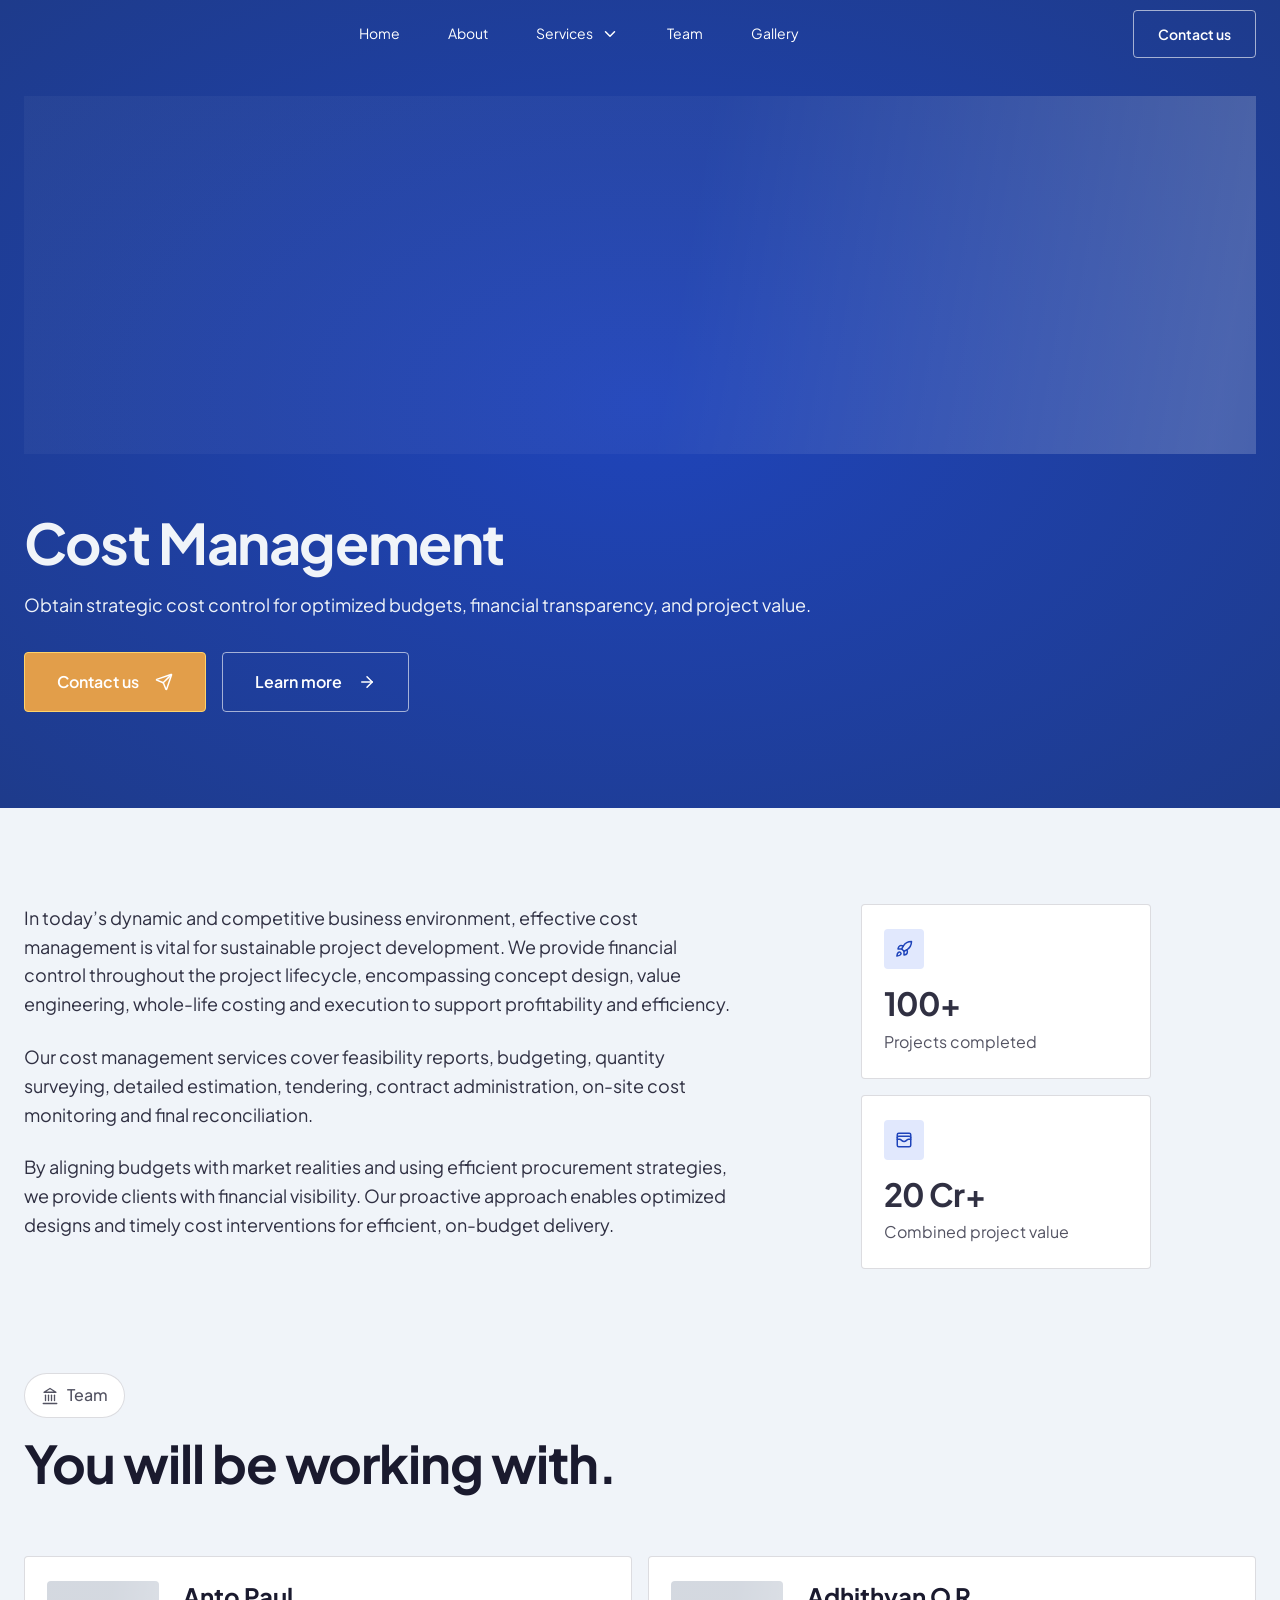
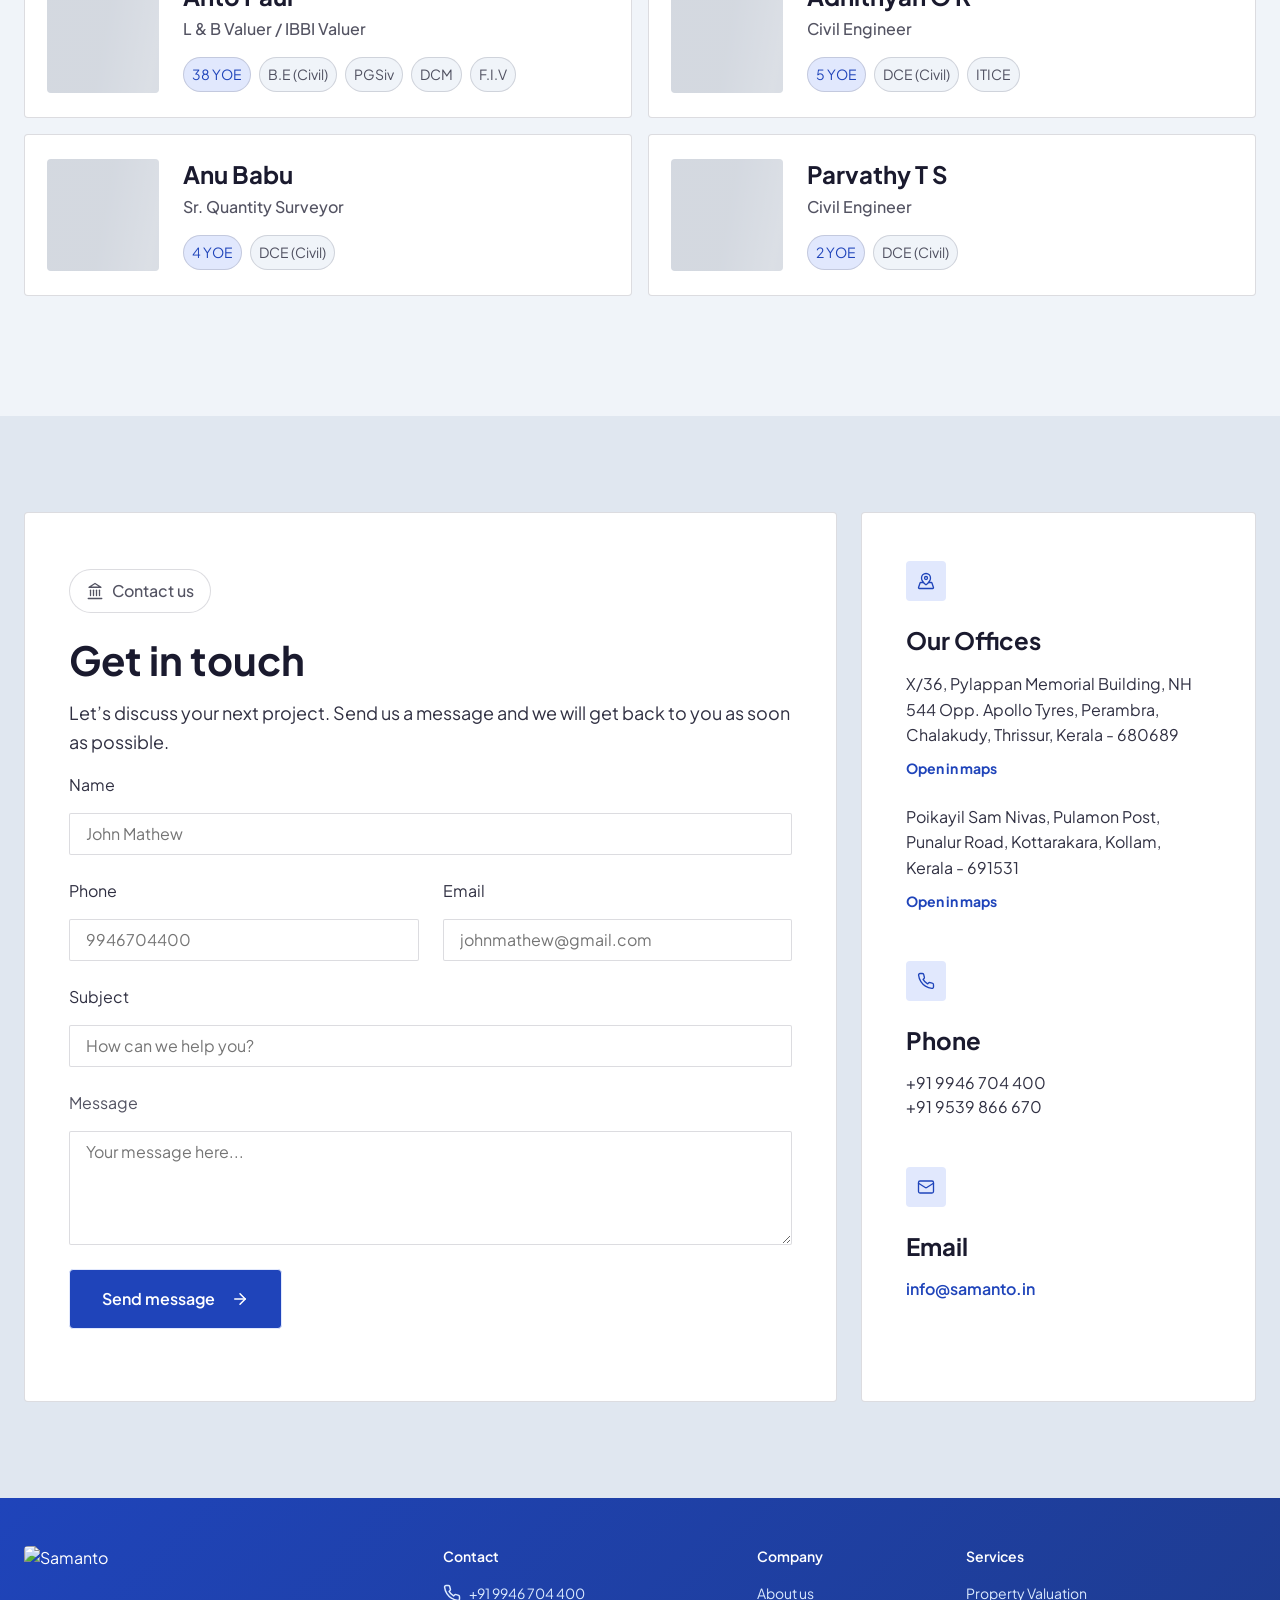
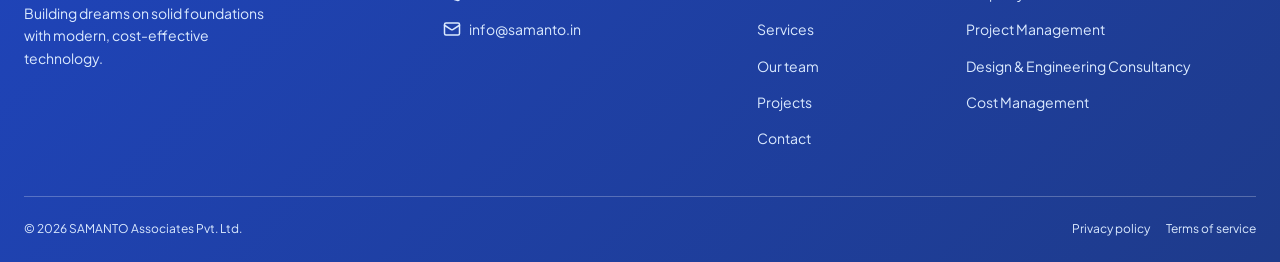
==== services/cost-management.html @ c5b8f5cf "feat: services sub-pages" ====
<!doctype html>
<html lang="en">
<head>
  <meta charset="utf-8" />
  <script>document.documentElement.classList.add("js");</script>
  <meta name="viewport" content="width=device-width, initial-scale=1" />
  <meta name="theme-color" content="#203f91" />
  <meta name="description" content="Samanto Associates offers cost management, quantity surveying, estimating and contract administration to help keep projects transparent and on budget." />
  <meta name="robots" content="index, follow, max-image-preview:large" />
  <link rel="canonical" href="https://samanto.in/services/cost-management.html" />
  <link rel="icon" href="../assets/favicon.ico" sizes="any" />
  <link rel="icon" type="image/png" sizes="32x32" href="../assets/favicon-32x32.png" />
  <link rel="icon" type="image/png" sizes="16x16" href="../assets/favicon-16x16.png" />
  <link rel="apple-touch-icon" sizes="180x180" href="../assets/apple-touch-icon.png" />
  <link rel="manifest" href="../assets/site.webmanifest" />
  <title>Cost Management &amp; Quantity Surveying in Kerala | Samanto Associates</title>
  <meta property="og:type" content="website" />
  <meta property="og:site_name" content="Samanto Associates" />
  <meta property="og:title" content="Cost Management &amp; Quantity Surveying in Kerala | Samanto Associates" />
  <meta property="og:description" content="Samanto Associates offers cost management, quantity surveying, estimating and contract administration to help keep projects transparent and on budget." />
  <meta property="og:url" content="https://samanto.in/services/cost-management.html" />
  <meta property="og:image" content="https://res.cloudinary.com/dq2erku8o/image/upload/v1792913652/Samanto/Services_04.webp" />
  <meta property="og:image:alt" content="Samanto Associates cost managers reviewing project plans and financial estimates." />
  <link rel="preconnect" href="https://fonts.googleapis.com" />
  <link rel="preconnect" href="https://fonts.gstatic.com" crossorigin />
  <link href="https://fonts.googleapis.com/css2?family=Plus+Jakarta+Sans:wght@400;500;600;700;800&display=swap" rel="stylesheet" />
  <link rel="stylesheet" href="../css/tokens.css" />
  <link rel="stylesheet" href="../css/styles.css" />
  <link rel="stylesheet" href="../css/services.css" />
  <script type="application/ld+json">{"@context":"https://schema.org","@type":"Service","name":"Cost Management","description":"Samanto Associates offers cost management, quantity surveying, estimating and contract administration to help keep projects transparent and on budget.","provider":{"@type":"Organization","name":"Samanto Associates Private Limited","url":"https://samanto.in/"},"areaServed":{"@type":"AdministrativeArea","name":"Kerala, India"},"url":"https://samanto.in/services/cost-management.html"}</script>
</head>
<body>
  <header class="site-header">
    <div class="header-inner wrap">
      <a class="brand" href="../index.html#home" aria-label="Samanto home"><img class="brand-mark" src="https://res.cloudinary.com/dq2erku8o/image/upload/v1792921349/Samanto/brand-mark.webp" alt="" /></a>
      <button class="menu-toggle" type="button" aria-expanded="false" aria-controls="primary-nav" aria-label="Open menu"><span></span><span></span><span></span></button>
      <nav id="primary-nav" class="primary-nav" aria-label="Main navigation">
        <a href="../index.html#home">Home</a><a href="../index.html#about">About</a>
        <div class="services-menu-wrap">
          <button class="services-menu-toggle" type="button" aria-expanded="false" aria-controls="services-mega-menu">Services <svg class="icon services-menu-chevron" aria-hidden="true"><use href="../assets/icons.svg#i-chevron-down"/></svg></button>
          <div id="services-mega-menu" class="services-mega-menu" hidden>
            <div class="services-menu-heading"><strong>Explore our areas of expertise</strong></div>
            <div class="services-menu-grid"><a class="services-menu-link" href="./property-valuation.html"><span class="services-menu-icon"><svg class="icon" aria-hidden="true"><use href="../assets/icons.svg#i-building-2"/></svg></span><span><strong>Property Valuation</strong><small>Independent valuations for informed decisions.</small></span></a>
<a class="services-menu-link" href="./project-management.html"><span class="services-menu-icon"><svg class="icon" aria-hidden="true"><use href="../assets/icons.svg#i-clipboard-list"/></svg></span><span><strong>Project Management</strong><small>Coordinate delivery, time, quality and cost.</small></span></a>
<a class="services-menu-link" href="./design-engineering.html"><span class="services-menu-icon"><svg class="icon" aria-hidden="true"><use href="../assets/icons.svg#i-ruler"/></svg></span><span><strong>Design &amp; Engineering Consultancy</strong><small>Practical, integrated engineering solutions.</small></span></a>
<a class="services-menu-link" href="./cost-management.html"><span class="services-menu-icon"><svg class="icon" aria-hidden="true"><use href="../assets/icons.svg#i-calculator"/></svg></span><span><strong>Cost Management</strong><small>Clear financial oversight across each project.</small></span></a></div>
          </div>
        </div>
        <a href="../index.html#team">Team</a><a href="../index.html#projects">Gallery</a>
        <a class="button mobile-menu-contact" href="#contact">Contact us</a>
        <div class="mobile-menu-phone" aria-label="Call Samanto">
          <div class="mobile-menu-phone-heading"><span class="mobile-menu-phone-icon"><svg class="icon" aria-hidden="true"><use href="../assets/icons.svg#i-phone"/></svg></span><span><strong>Call us</strong></span></div>
          <a href="tel:+919946704400"><span>+91 9946 704 400</span><small>Call</small></a>
          <a href="tel:+919539866670"><span>+91 9539 866 670</span><small>Call</small></a>
        </div>
      </nav>
      <a class="button button--header" href="#contact">Contact us</a>
    </div>
  </header>
<main>
  <section id="home" class="hero-section service-hero">
    <div class="hero-inner wrap">
      <img class="hero-media image-wipe" src="https://res.cloudinary.com/dq2erku8o/image/upload/v1792913652/Samanto/Services_04.webp" alt="Samanto Associates cost managers reviewing project plans and financial estimates." loading="eager" fetchpriority="high" />
      <div class="hero-copy">
        <h1>Cost Management</h1>
        <p>Obtain strategic cost control for optimized budgets, financial transparency, and project value.</p>
        <div class="button-row"><a class="button button--gold" href="#contact">Contact us <svg class="icon" aria-hidden="true"><use href="../assets/icons.svg#i-send"/></svg></a><a class="button button--ghost" href="#service-details">Learn more <svg class="icon" aria-hidden="true"><use href="../assets/icons.svg#i-arrow-right"/></svg></a></div>
      </div>
    </div>
  </section>
  <section id="service-details" class="section service-details-section wrap">
    <div class="service-overview">
    <div class="service-detail-copy"><p class="lead">In today’s dynamic and competitive business environment, effective cost management is vital for sustainable project development. We provide financial control throughout the project lifecycle, encompassing concept design, value engineering, whole-life costing and execution to support profitability and efficiency.</p>
      <p class="lead">Our cost management services cover feasibility reports, budgeting, quantity surveying, detailed estimation, tendering, contract administration, on-site cost monitoring and final reconciliation.</p>
      <p class="lead">By aligning budgets with market realities and using efficient procurement strategies, we provide clients with financial visibility. Our proactive approach enables optimized designs and timely cost interventions for efficient, on-budget delivery.</p></div>
    <div class="stats-grid service-detail-stats"><article class="stat-card card"><div class="icon-badge"><svg class="icon" aria-hidden="true"><use href="../assets/icons.svg#i-rocket"/></svg></div><strong>100+</strong><span>Projects completed</span></article>
      <article class="stat-card card"><div class="icon-badge"><svg class="icon" aria-hidden="true"><use href="../assets/icons.svg#i-wallet-cards"/></svg></div><strong>20 Cr+</strong><span>Combined project value</span></article></div>
    </div>
    <div class="service-team-block"><div class="eyebrow"><svg class="icon icon--thin" aria-hidden="true"><use href="../assets/icons.svg#i-landmark"/></svg>Team</div><h2 class="section-title">You will be working with.</h2><div class="service-team-grid"><article class="person-card service-team-card card card-reveal">
      <div class="person-photo service-team-photo image-wipe"><img src="https://res.cloudinary.com/dq2erku8o/image/upload/v1792941916/Samanto/TeamMember_Anto.webp" alt="Anto Paul, L &amp; B Valuer / IBBI Valuer at Samanto Associates." loading="lazy" /></div>
      <div class="service-team-info"><h3 class="card-title">Anto Paul</h3><p class="role">L &amp; B Valuer / IBBI Valuer</p><div class="qualifications"><span class="chip chip--highlight">38 YOE</span><span class="chip">B.E (Civil)</span><span class="chip">PGSiv</span><span class="chip">DCM</span><span class="chip">F.I.V</span></div></div>
    </article>
<article class="person-card service-team-card card card-reveal">
      <div class="person-photo service-team-photo image-wipe"><img src="https://res.cloudinary.com/dq2erku8o/image/upload/v1792941916/Samanto/TeamMember_Adhithyan.webp" alt="Adhithyan O R, Civil Engineer at Samanto Associates." loading="lazy" /></div>
      <div class="service-team-info"><h3 class="card-title">Adhithyan O R</h3><p class="role">Civil Engineer</p><div class="qualifications"><span class="chip chip--highlight">5 YOE</span><span class="chip">DCE (Civil)</span><span class="chip">ITICE</span></div></div>
    </article>
<article class="person-card service-team-card card card-reveal">
      <div class="person-photo service-team-photo image-wipe"><img src="https://res.cloudinary.com/dq2erku8o/image/upload/v1792941916/Samanto/TeamMember_Anu.webp" alt="Anu Babu, Sr. Quantity Surveyor at Samanto Associates." loading="lazy" /></div>
      <div class="service-team-info"><h3 class="card-title">Anu Babu</h3><p class="role">Sr. Quantity Surveyor</p><div class="qualifications"><span class="chip chip--highlight">4 YOE</span><span class="chip">DCE (Civil)</span></div></div>
    </article>
<article class="person-card service-team-card card card-reveal">
      <div class="person-photo service-team-photo image-wipe"><img src="https://res.cloudinary.com/dq2erku8o/image/upload/v1792941916/Samanto/TeamMember_Parvathy.webp" alt="Parvathy T S, Civil Engineer at Samanto Associates." loading="lazy" /></div>
      <div class="service-team-info"><h3 class="card-title">Parvathy T S</h3><p class="role">Civil Engineer</p><div class="qualifications"><span class="chip chip--highlight">2 YOE</span><span class="chip">DCE (Civil)</span></div></div>
    </article></div></div>
  </section>
  <section id="contact" class="section contact-section wrap">
    <div class="contact-form-wrap card">
      <div class="eyebrow"><svg class="icon icon--thin" aria-hidden="true"><use href="../assets/icons.svg#i-landmark"/></svg>Contact us</div>
      <h2>Get in touch</h2>
      <p class="lead">Let’s discuss your next project. Send us a message and we will get back to you as soon as possible.</p>
      <form id="contact-form" class="contact-form" data-endpoint="../api/contact.php">
        <label class="field field--wide">Name<input name="name" autocomplete="name" minlength="2" maxlength="100" required placeholder="John Mathew" /></label>
        <label class="field">Phone<input name="phone" type="tel" autocomplete="tel" maxlength="30" placeholder="9946704400" /></label>
        <label class="field">Email<input name="email" type="email" autocomplete="email" maxlength="254" required placeholder="johnmathew@gmail.com" /></label>
        <label class="field field--wide">Subject<input name="subject" maxlength="120" required placeholder="How can we help you?" /></label>
        <label class="field field--wide field--label-tone">Message<textarea name="message" rows="4" maxlength="5000" required placeholder="Your message here..."></textarea></label>
        <input name="website" type="text" tabindex="-1" autocomplete="off" hidden />
        <button class="button button--primary" type="submit">Send message <svg class="icon" aria-hidden="true"><use href="../assets/icons.svg#i-arrow-right"/></svg></button>
        <p class="form-message" aria-live="polite"></p>
      </form>
    </div>
    <aside class="contact-details card">
      <div class="contact-block"><div class="icon-badge"><svg class="icon icon--thin" aria-hidden="true"><use href="../assets/icons.svg#i-map-pinned"/></svg></div><h3>Our Offices</h3>
        <p>X/36, Pylappan Memorial Building, NH 544 Opp. Apollo Tyres, Perambra, Chalakudy, Thrissur, Kerala - 680689</p><a class="text-link" href="https://maps.app.goo.gl/M7X9tsSWeWZfEtVAA" target="_blank" rel="noreferrer">Open in maps</a>
        <p>Poikayil Sam Nivas, Pulamon Post, Punalur Road, Kottarakara, Kollam, Kerala - 691531</p><a class="text-link" href="https://maps.app.goo.gl/ucUrEkNksyo1GbsC8" target="_blank" rel="noreferrer">Open in maps</a>
      </div>
      <div class="contact-block contact-block--links"><div class="icon-badge"><svg class="icon icon--thin" aria-hidden="true"><use href="../assets/icons.svg#i-phone"/></svg></div><h3>Phone</h3><a href="tel:+919946704400">+91 9946 704 400</a><a href="tel:+919539866670">+91 9539 866 670</a></div>
      <div class="contact-block contact-block--links"><div class="icon-badge"><svg class="icon icon--thin" aria-hidden="true"><use href="../assets/icons.svg#i-mail"/></svg></div><h3>Email</h3><a class="contact-email" href="mailto:info@samanto.in">info@samanto.in</a></div>
    </aside>
  </section>
</main>
  <footer class="site-footer">
    <div class="footer-main wrap">
      <div class="footer-brand"><a class="brand" href="../index.html#home"><img class="brand-mark" src="https://res.cloudinary.com/dq2erku8o/image/upload/v1792921349/Samanto/brand-mark.webp" alt="Samanto" /></a><p>Building dreams on solid foundations with modern, cost-effective technology.</p></div>
      <div class="footer-column footer-contact"><h3>Contact</h3><a href="tel:+919946704400"><svg class="icon" aria-hidden="true"><use href="../assets/icons.svg#i-phone"/></svg>+91 9946 704 400</a><a href="mailto:info@samanto.in"><svg class="icon" aria-hidden="true"><use href="../assets/icons.svg#i-mail"/></svg>info@samanto.in</a></div>
      <div class="footer-column footer-company"><h3>Company</h3><a href="../index.html#about">About us</a><a href="../index.html#services">Services</a><a href="../index.html#team">Our team</a><a href="../index.html#projects">Projects</a><a href="#contact">Contact</a></div>
      <div class="footer-column footer-services"><h3>Services</h3><a href="./property-valuation.html">Property Valuation</a><a href="./project-management.html">Project Management</a><a href="./design-engineering.html">Design &amp; Engineering Consultancy</a><a href="./cost-management.html">Cost Management</a></div>
    </div>
    <div class="footer-bottom wrap"><span>© <span id="current-year"></span> SAMANTO Associates Pvt. Ltd.</span><div><a href="../index.html#contact">Privacy policy</a><a href="../index.html#contact">Terms of service</a></div></div>
  </footer>
<div id="contact-toast" class="contact-toast" role="status" aria-live="polite" aria-atomic="true" hidden><span class="contact-toast-icon" aria-hidden="true"><svg viewBox="0 0 24 24"><path d="m5 12 4 4L19 6" /></svg></span><div id="contact-toast-message" class="contact-toast-copy"><strong>Thank you for reaching out</strong><p>We will get back to you soon.</p></div><button class="contact-toast-dismiss" type="button" aria-label="Dismiss notification">&times;</button></div>
<script src="https://unpkg.com/lenis@1.3.27/dist/lenis.min.js" defer></script>
<script src="../script.js" defer></script>
</body>
</html>
---- css/tokens.css ----
/* Design tokens. Ported from tailwind.config.js + styles.css (single source of truth). */
:root {
  /* colour */
  --blue: #1f44ba;
  --blue-mid: #24479b;
  --blue-tint: #eff3fc;
  --blue-soft: #e1e8fd;
  --blue-border-soft: #a5b4e3;
  --navy: #1e3b8b;
  --pale: #f0f4f9;
  --gold: #e29e4a;
  --gold-hover: #ffd36a;
  --team-bg: #d2d7df;
  --ink-title: #1a1a2e;
  --ink-body: rgb(26 26 46 / 90%);
  --ink-label: rgb(26 26 46 / 75%);
  --ink-border: rgb(26 26 46 / 15%);
  --on-blue: #eff6ff;
  --on-blue-muted: #dbeafe;
  --success: #166534;

  /* type */
  --font-sans: "Plus Jakarta Sans", Arial, sans-serif;
  --fs-display: 3.5rem;
  --fs-heading: 3.25rem;
  --fs-heading-sm: 2rem;
  --fs-contact: 2.5rem;
  --fs-title: 1.5rem;
  --fs-lg: 1.125rem;
  --fs-body: 1rem;
  --fs-button: 1rem;
  --fs-small: 0.875rem;
  --fs-micro: 0.75rem;

  /* spacing (named by px value, as in the old config) */
  --s-2: 0.125rem;
  --s-4: 0.25rem;
  --s-6: 0.375rem;
  --s-8: 0.5rem;
  --s-12: 0.75rem;
  --s-16: 1rem;
  --s-24: 1.5rem;
  --s-32: 2rem;
  --s-40: 2.5rem;
  --s-48: 3rem;
  --s-64: 4rem;
  --s-80: 5rem;
  --s-96: 6rem;
  --s-120: 7.5rem;

  /* layout */
  --header-h: 4.25rem;
  --header-clearance: 5.5rem;
  --container: 77.5rem;
  --gutter: 3rem;
  --radius: 0.25rem;

  /* shadows */
  --shadow-header: 0 0.125rem 0.75rem rgb(20 43 95 / 0.18);
  --shadow-menu: 0 1rem 2.5rem rgb(20 43 95 / 0.2);
}
@media (max-width: 40rem) {
  :root {
    --gutter: 2rem;
    --fs-display: 2.25rem;
    --fs-heading: 2.5rem;
    --fs-heading-sm: 1.75rem;
    --fs-lg: 1rem;
    --fs-body: 0.875rem;
  }
}
---- css/styles.css ----
@layer base, layout, components, motion;

/* ============================== BASE ============================== */
@layer base {
  *,
  *::before,
  *::after {
    box-sizing: border-box;
    border: 0 solid;
  }
  html {
    scroll-behavior: smooth;
    scroll-padding-top: calc(var(--header-h) + var(--s-24));
    background: var(--navy);
    -webkit-text-size-adjust: 100%;
  }
  html.lenis,
  html.lenis body {
    height: auto;
  }
  .lenis:not(.lenis-autoToggle).lenis-stopped {
    overflow: clip;
  }
  .lenis [data-lenis-prevent],
  .lenis [data-lenis-prevent-wheel],
  .lenis [data-lenis-prevent-touch],
  .lenis [data-lenis-prevent-vertical],
  .lenis [data-lenis-prevent-horizontal] {
    overscroll-behavior: contain;
  }
  .lenis.lenis-smooth iframe {
    pointer-events: none;
  }
  .lenis.lenis-autoToggle {
    transition-property: overflow;
    transition-duration: 1ms;
    transition-behavior: allow-discrete;
  }
  body {
    margin: 0;
    background: #1F43B6;
    color: var(--ink-body);
    font-family: var(--font-sans);
    font-size: var(--fs-body);
    line-height: 1.5;
    -webkit-font-smoothing: antialiased;
  }
  main {
    background: var(--pale);
  }
  h1,
  h2,
  h3,
  p,
  figure {
    margin: 0;
  }
  h1,
  h2,
  h3 {
    color: var(--ink-title);
    font-size: inherit;
    font-weight: inherit;
  }
  a {
    color: inherit;
    text-decoration: none;
  }
  img {
    display: block;
    max-width: 100%;
    height: auto;
    border-radius: var(--radius);
  }
  button,
  input,
  textarea {
    font: inherit;
    color: inherit;
    margin: 0;
  }
  button {
    background: transparent;
    padding: 0;
    cursor: pointer;
  }
  [hidden] {
    display: none !important;
  }

  .icon {
    display: block;
    flex: none;
    width: 1.125rem;
    height: 1.125rem;
    fill: none;
    stroke: currentColor;
    stroke-width: 2;
    stroke-linecap: round;
    stroke-linejoin: round;
  }
  .icon--thin {
    stroke-width: 1.75;
  }
}

/* ============================== LAYOUT ============================== */
@layer layout {
  .wrap {
    width: calc(100% - var(--gutter));
    max-width: var(--container);
    margin-inline: auto;
  }

  /* Single column by default; 12-column grid from the old `md` breakpoint (900px) up. */
  .section {
    --pt: var(--s-64);
    --pb: var(--s-120);
    display: grid;
    grid-template-columns: minmax(0, 1fr);
    gap: var(--s-64) var(--s-24);
    padding-block: var(--pt) var(--pb);
  }
  .about-section {
    --pt: var(--s-120);
  }
  .services-section {
    /* --pb: var(--s-64); */
  }
  .projects-section {
    row-gap: 0;
  }
  .contact-section {
    row-gap: var(--s-24);
  }
  @media (min-width: 56.25rem) {
    .section {
      grid-template-columns: repeat(12, minmax(0, 1fr));
    }
    .about-heading {
      grid-column: span 5;
    }
    .about-content {
      grid-column: 7 / span 6;
    }
    .services-intro {
      grid-column: span 3;
    }
    .service-list {
      grid-column: 5 / span 8;
    }
    .team-intro,
    .values-intro {
      grid-column: span 4;
    }
    .team-grid,
    .values-grid {
      grid-column: 6 / span 7;
    }
    .section-title-row,
    .project-grid {
      grid-column: 1 / -1;
    }
    .contact-form-wrap {
      grid-column: span 8;
    }
    .contact-details {
      grid-column: span 4;
    }
  }
  @media (max-width: 56.25rem) {
    .section {
      --pt: var(--s-80);
      --pb: var(--s-80);
    }
  }
  @media (max-width: 40rem) {
    .contact-section {
      --pt: var(--s-16);
      --pb: var(--s-48);
    }
    .section {
      --pt: var(--s-64);
      --pb: var(--s-64);
      gap: var(--s-48) var(--s-24);
    }
  }
  @media (max-width: 30rem) {
    .section {
      gap: var(--s-32) var(--s-24);
    }
  }
}

/* ============================== COMPONENTS ============================== */
@layer components {
  /* ---------- type helpers ---------- */
  .section-title {
    margin-top: var(--s-24);
    font-size: var(--fs-heading);
    font-weight: 700;
    line-height: 1.12;
    letter-spacing: -0.02em;
  }
  .accent {
    color: var(--blue);
  }
  .lead {
    font-size: var(--fs-lg);
    line-height: 1.6;
    color: var(--ink-body);
  }
  .text-link {
    font-size: var(--fs-small);
    font-weight: 700;
    color: var(--blue);
  }
  .section-title-row {
    display: flex;
    align-items: flex-end;
    justify-content: space-between;
    margin-bottom: var(--s-48);
  }
  .eyebrow {
    display: flex;
    align-items: center;
    gap: var(--s-8);
    width: fit-content;
    padding: var(--s-8) var(--s-16);
    border: 1px solid var(--ink-border);
    border-radius: 9999px;
    background: #fff;
    color: var(--ink-label);
    font-size: var(--fs-body);
    margin: var(--s-8) 0;
    font-weight: 500;
    line-height: 1.65;
  }
  .eyebrow--light {
    border: 0;
    background: rgb(255 255 255 / 0.15);
    color: var(--pale);
    font-weight: 400;
  }
  .eyebrow__dot {
    width: 0.5rem;
    height: 0.5rem;
    border-radius: 9999px;
    background: var(--gold);
  }
  .icon-badge {
    display: grid;
    flex: none;
    place-items: center;
    width: 2.5rem;
    height: 2.5rem;
    border-radius: var(--radius);
    background: var(--blue-soft);
    color: var(--blue);
  }
  .image-loading,
  .image-fallback {
    background-color: transparent;
    background-image: linear-gradient(100deg, rgba(255, 255, 255, 0.04) 25%, rgba(255, 255, 255, 0.2) 45%, rgba(255, 255, 255, 0.04) 65%);
    background-size: 220% 100%;
    animation: image-shimmer 1.6s ease-in-out infinite;
  }
  .image-fallback--compact {
    flex: none;
    width: 2rem;
    height: 2rem;
    border-radius: var(--radius);
  }
  @keyframes image-shimmer {
    from {
      background-position: 100% 0;
    }
    to {
      background-position: -100% 0;
    }
  }
  .chip {
    display: inline-flex;
    align-items: center;
    padding: var(--s-6) var(--s-8);
    border: 1px solid var(--ink-border);
    border-radius: 9999px;
    background: var(--pale);
    color: var(--ink-label);
    font-size: var(--fs-small);
  }

  @media (max-width: 45rem) {
    .section-title-row {
      flex-direction: column;
      align-items: start;
      gap: var(--s-24);
    }
  }
  @media (max-width: 40rem) {
    .section-title {
      line-height: 1.15;
      letter-spacing: -0.02em;
    }
    .section-title-row {
      margin-bottom: var(--s-24);
    }
  }

  /* ---------- buttons ---------- */
  .button {
    position: relative;
    isolation: isolate;
    display: inline-flex;
    align-items: center;
    justify-content: center;
    gap: var(--s-16);
    padding: 1.25rem var(--s-32);
    border: 1px solid transparent;
    border-radius: var(--radius);
    font-size: var(--fs-button);
    font-weight: 600;
    line-height: 1;
    overflow: hidden;
    transition:
      color 0.2s,
      border-color 0.2s;
  }
  .button::before {
    position: absolute;
    z-index: -1;
    inset: 0;
    content: "";
    background: var(--button-hover-fill, transparent);
    transform: scaleX(0);
    transform-origin: left;
    transition: transform 0.25s ease;
  }
  .button:hover::before,
  .button:focus-visible::before {
    transform: scaleX(1);
  }
  .button--gold {
    border-color: var(--gold-hover);
    background: var(--gold);
    color: #fff;
  }
  .button--gold:hover {
    --button-hover-fill: var(--gold-hover);
  }
  .button--ghost {
    border-color: rgb(255 255 255 / 0.6);
    color: #fff;
  }
  .button--ghost:hover {
    --button-hover-fill: #fff;
    color: var(--navy);
  }
  .button--outline {
    border-color: var(--blue);
    color: var(--blue);
  }
  .button--outline:hover {
    --button-hover-fill: var(--blue);
    color: #fff;
  }
  .button--soft {
    border-color: var(--blue-border-soft);
    background: var(--blue-soft);
    color: var(--blue);
  }
  .button--soft:hover {
    --button-hover-fill: var(--blue);
    color: #fff;
  }
  .button--primary {
    border-color: var(--blue-soft);
    background: var(--blue);
    color: #fff;
    white-space: nowrap;
    justify-self: start;
  }
  .button--primary:hover {
    --button-hover-fill: var(--navy);
  }
  .button--header {
    padding: var(--s-16) var(--s-24);
    border-color: rgb(255 255 255 / 0.6);
    color: #fff;
    font-size: var(--fs-small);
  }
  .button--header:hover {
    --button-hover-fill: #fff;
    color: var(--blue);
  }
  @media (max-width: 40rem) {
    .button--header {
      display: none;
    }
  }

  /* ---------- cards (shared shell) ---------- */
  .card {
    border: 1px solid var(--ink-border);
    border-radius: var(--radius);
    background: #fff;
    padding: var(--s-24) calc(var(--s-24) - var(--s-2));
  }
  .card-title {
    margin-top: var(--s-16);
    font-size: var(--fs-title);
    font-weight: 700;
    line-height: 1.25;
  }

  /* ---------- header + nav ---------- */
  .site-header {
    position: fixed;
    inset: 0 0 auto;
    z-index: 20;
    height: var(--header-h);
    transition:
      background-color 0.3s,
      box-shadow 0.3s;
  }
  .site-header.is-scrolled {
    background-color: var(--navy);
    box-shadow: var(--shadow-header);
  }
  .header-inner {
    position: relative;
    display: flex;
    align-items: center;
    justify-content: space-between;
    height: 100%;
  }
  .brand {
    display: flex;
    align-items: center;
    color: #fff;
  }
  .brand-mark {
    object-fit: contain;
    height: 2.5rem;
  }
  .site-footer .brand-mark {
    height: 2.5rem;
  }

  .primary-nav {
    position: relative;
    display: flex;
    align-items: center;
    gap: var(--s-24);
    color: #fff;
    font-size: var(--fs-small);
    line-height: 1.65;
  }
  .nav-hover-indicator {
    position: absolute;
    top: 0;
    left: 0;
    z-index: 0;
    padding: var(--s-4) var(--s-8);
    border: 1px solid rgb(255 255 255 / 10%);
    border-radius: var(--radius);
    background: rgb(255 255 255 / 10%);
    opacity: 0;
    pointer-events: none;
    transition:
      transform 0.28s cubic-bezier(0.22, 1, 0.36, 1),
      width 0.28s cubic-bezier(0.22, 1, 0.36, 1),
      height 0.28s cubic-bezier(0.22, 1, 0.36, 1),
      opacity 0.16s ease;
  }
  .nav-hover-indicator.is-visible {
    opacity: 1;
  }
  .primary-nav:not(.is-open) > a:not(.button--header),
  .primary-nav:not(.is-open) .services-menu-wrap {
    position: relative;
    z-index: 1;
  }
  @media (min-width: 64rem) {
    .primary-nav {
      gap: var(--s-48);
    }
  }

  .menu-toggle {
    display: none;
    position: relative;
    padding: var(--s-8);
  }
  .menu-toggle span {
    display: block;
    width: 1.5rem;
    height: 2px;
    position: absolute;
    top: 50%;
    left: 50%;
    background: #fff;
    border-radius: 2px;
    transform: translate(-50%, -50%);
    transition: transform 0.25s ease, opacity 0.2s ease;
  }
  .menu-toggle span:first-child { transform: translate(-50%, calc(-50% - 0.4375rem)); }
  .menu-toggle span:last-child { transform: translate(-50%, calc(-50% + 0.4375rem)); }
  .menu-toggle[aria-expanded="true"] span:first-child { transform: translate(-50%, -50%) rotate(45deg); }
  .menu-toggle[aria-expanded="true"] span:nth-child(2) { opacity: 0; }
  .menu-toggle[aria-expanded="true"] span:last-child { transform: translate(-50%, -50%) rotate(-45deg); }
  .mobile-menu-contact {
    display: none;
    border-color: rgb(255 255 255 / 0.6);
    color: #fff;
    font-size: var(--fs-small);
  }
  .mobile-menu-phone {
    display: none;
  }
  .mobile-menu-contact:hover {
    --button-hover-fill: #fff;
    color: var(--blue);
  }

  @media (max-width: 47.5rem) {
    .site-header {
      background-color: transparent;
      box-shadow: none;
    }
    .site-header.menu-open {
      background-color: var(--navy);
    }
    .menu-toggle {
      display: block;
      width: 2.75rem;
      height: 2.75rem;
    }
    .primary-nav {
      position: fixed;
      top: var(--header-h);
      right: 0;
      bottom: 0;
      left: 0;
      display: flex;
      flex-direction: column;
      align-items: stretch;
      gap: var(--s-8);
      overflow-y: auto;
      overscroll-behavior-y: contain;
      padding: var(--s-24) var(--s-24) var(--s-24) var(--s-16);
      background: var(--navy);
      color: #fff;
      transform: translateX(100%);
      visibility: hidden;
      pointer-events: none;
      transition: transform 0.32s cubic-bezier(0.22, 1, 0.36, 1), visibility 0s linear 0.32s;
    }
    .primary-nav.is-open {
      font-size: var(--fs-lg);
      transform: translateX(0);
      visibility: visible;
      pointer-events: auto;
      transition: transform 0.32s cubic-bezier(0.22, 1, 0.36, 1), visibility 0s;
    }
    .primary-nav.is-open > a,
    .primary-nav.is-open .services-menu-toggle {
      display: flex;
      width: 100%;
      padding: var(--s-16) var(--s-4);
    }
    .primary-nav.is-open > a {
      min-height: 3rem;
      align-items: center;
      flex-shrink: 0;
    }
    .primary-nav.is-open > a:not(.mobile-menu-contact),
    .primary-nav.is-open .services-menu-wrap {
      border-bottom: 1px solid rgb(255 255 255 / 0.2);
    }
    .primary-nav.is-open .services-menu-wrap {
      width: 100%;
      flex-shrink: 0;
    }
    .primary-nav.is-open .services-menu-toggle {
      justify-content: space-between;
      color: #fff;
      text-align: left;
    }
    .primary-nav.is-open .services-mega-menu {
      position: static;
      width: 100%;
      margin: 0;
      padding: 0 0 0 var(--s-8);
      transform: none;
      border: 0;
      border-radius: 0;
      background: transparent;
      color: #fff;
      box-shadow: none;
      max-height: 0;
      overflow: hidden;
      opacity: 0;
      transition: max-height 0.34s ease, opacity 0.22s ease, visibility 0s linear 0.34s;
    }
    .primary-nav.is-open .services-menu-wrap.is-open .services-mega-menu {
      max-height: 40rem;
      overflow-y: auto;
      opacity: 1;
      visibility: visible;
      transition-delay: 0s;
    }
    .primary-nav.is-open .services-menu-heading {
      display: none;
    }
    .primary-nav.is-open .services-menu-link small {
      color: var(--on-blue-muted);
      font-size: var(--fs-small);
      display: block;
      padding-top: var(--s-4);
    }
    .primary-nav.is-open .services-menu-grid {
      grid-template-columns: 1fr;
      gap: 0;
      padding-top: 0;
    }
    .primary-nav.is-open .services-menu-link {
      padding: var(--s-24) var(--s-16);
      color: #fff;
      flex-shrink: 0;
    }
    .primary-nav.is-open .services-menu-link + .services-menu-link {
      border-top: 1px solid rgb(255 255 255 / 0.16);
    }
    .primary-nav.is-open .services-menu-icon {
      flex-basis: 2.25rem;
      width: 2.25rem;
      height: 2.25rem;
      border-color: rgb(255 255 255 / 0.28);
      color: #fff;
    }
    .primary-nav.is-open .services-menu-icon .icon {
      width: 1rem;
      height: 1rem;
    }
    .primary-nav.is-open .services-menu-link strong {
      font-size: var(--fs-lg);
    }
    .primary-nav.is-open .services-menu-link:hover,
    .primary-nav.is-open .services-menu-link:focus-visible {
      background: rgb(255 255 255 / 0.1);
      color: #fff;
    }
    .primary-nav.is-open > .mobile-menu-contact {
      display: inline-flex;
      width: fit-content;
      margin-top: var(--s-16);
      align-self: flex-start;
      justify-content: center;
      padding: var(--s-16) var(--s-24);
    }
    .primary-nav.is-open > .mobile-menu-phone {
      display: flex;
      flex-direction: column;
      gap: var(--s-8);
      margin-top: var(--s-16);
      padding: var(--s-16);
      border: 1px solid rgb(255 255 255 / 0.18);
      border-radius: var(--radius);
      background: rgb(255 255 255 / 0.06);
      font-size: var(--fs-small);
    }
    .mobile-menu-phone-heading {
      display: flex;
      align-items: center;
      gap: var(--s-12);
      margin-bottom: var(--s-4);
    }
    .mobile-menu-phone-icon {
      display: grid;
      flex: none;
      width: 2.5rem;
      height: 2.5rem;
      place-items: center;
      border: 1px solid rgb(255 255 255 / 0.2);
      border-radius: var(--radius);
      color: #fff;
    }
    .mobile-menu-phone-heading > span:last-child {
      display: grid;
      gap: var(--s-2);
    }
    .mobile-menu-phone-heading strong {
      color: #fff;
      font-size: var(--fs-lg);
    }
    .mobile-menu-phone-heading small {
      color: var(--on-blue-muted);
      font-size: var(--fs-micro);
    }
    .primary-nav.is-open > .mobile-menu-phone > a {
      display: flex;
      align-items: center;
      justify-content: space-between;
      min-height: 2.75rem;
      padding: 0 var(--s-12);
      color: #fff;
      transition: background-color 0.2s ease, border-color 0.2s ease;
    }
    .primary-nav.is-open > .mobile-menu-phone > a small {
      color: var(--on-blue-muted);
      font-size: var(--fs-micro);
    }
    .primary-nav.is-open > .mobile-menu-phone > a:hover,
    .primary-nav.is-open > .mobile-menu-phone > a:focus-visible {
      border-color: rgb(255 255 255 / 0.34);
      background: rgb(255 255 255 / 0.1);
    }
    body.menu-open {
      overflow: hidden;
    }
  }

  @media (min-width: 27.5rem) and (max-width: 47.5rem) {
    .button--header {
      display: inline-flex;
      order: 2;
      margin-left: auto;
    }
    .menu-toggle {
      order: 3;
      margin-left: var(--s-8);
    }
    .primary-nav.is-open > .mobile-menu-contact {
      display: none;
    }
  }

  /* ---------- services mega menu ---------- */
  .services-menu-wrap {
    position: relative;
  }
  .services-menu-toggle {
    display: inline-flex;
    align-items: center;
    gap: var(--s-8);
  }
  .services-menu-chevron {
    transition: transform 0.2s ease;
  }
  .services-menu-toggle[aria-expanded="true"] .services-menu-chevron {
    transform: rotate(180deg);
  }
  .services-mega-menu {
    position: absolute;
    top: calc(100% + 1.75rem);
    left: 50%;
    z-index: 30;
    width: min(58rem, calc(100vw - 3rem));
    padding: var(--s-24) var(--s-32) 1.75rem;
    transform: translateX(-50%);
    border: 1px solid var(--ink-border);
    border-radius: var(--radius);
    background: #fff;
    color: var(--ink-title);
    box-shadow: var(--shadow-menu);
    opacity: 0;
    visibility: hidden;
    pointer-events: none;
    transition: opacity 0.2s ease, visibility 0s linear 0.2s;
  }
  .services-menu-wrap.is-open .services-mega-menu {
    opacity: 1;
    visibility: visible;
    pointer-events: auto;
    transition-delay: 0s;
  }
  .services-mega-menu::before {
    position: absolute;
    top: -1.75rem;
    right: 0;
    left: 0;
    height: 1.75rem;
    content: "";
  }
  .services-menu-heading {
    display: flex;
    align-items: baseline;
    gap: 0.75rem;
    padding-bottom: var(--s-16);
    border-bottom: 1px solid var(--ink-border);
  }
  .services-menu-heading strong {
    font-size: var(--fs-lg);
    font-weight: 700;
  }
  .services-menu-heading span {
    color: var(--ink-label);
    font-size: var(--fs-small);
  }
  .services-menu-grid {
    display: grid;
    grid-template-columns: repeat(4, minmax(0, 1fr));
    gap: var(--s-16);
    padding-top: 1.25rem;
  }
  .services-menu-link {
    display: flex;
    align-items: flex-start;
    gap: 0.75rem;
    min-width: 0;
    padding: 0.75rem;
    border-radius: var(--radius);
    color: var(--ink-title);
    transition:
      background-color 0.18s,
      color 0.18s;
  }
  .services-menu-link:hover,
  .services-menu-link:focus-visible {
    background: var(--blue-tint);
    color: var(--blue);
    outline: none;
  }
  .services-menu-icon {
    display: grid;
    flex: 0 0 2.5rem;
    place-items: center;
    width: 2.5rem;
    height: 2.5rem;
    border: 1px solid var(--ink-border);
    border-radius: var(--radius);
    color: var(--blue);
  }
  .services-menu-icon .icon {
    width: 1.125rem;
    height: 1.125rem;
  }
  .services-menu-link strong,
  .services-menu-link small {
    display: block;
  }
  .services-menu-link strong {
    padding-top: 0.125rem;
    font-size: 0.9375rem;
    font-weight: 600;
    line-height: 1.35;
  }
  .services-menu-link small {
    padding-top: var(--s-6);
    color: var(--ink-label);
    font-size: var(--fs-micro);
    line-height: 1.45;
  }
  @media (max-width: 56.25rem) {
    .services-mega-menu {
      position: fixed;
      top: calc(var(--header-h) + 0.75rem);
      left: 50%;
      width: min(36rem, calc(100vw - 2rem));
      padding: var(--s-16);
      transform: translateX(-50%);
    }
    .services-menu-grid {
      grid-template-columns: repeat(2, minmax(0, 1fr));
      gap: 0.25rem;
      padding-top: 0.75rem;
    }
  }
  @media (max-width: 40rem) {
    .services-mega-menu {
      position: static;
      width: 100%;
      margin-top: var(--s-8);
    }
    .services-menu-grid {
      grid-template-columns: 1fr;
    }
    .services-menu-heading {
      display: block;
    }
    .services-menu-heading span {
      display: block;
      margin-top: 0.25rem;
    }
  }

  /* ---------- hero ---------- */
  .hero-section {
    padding: var(--s-96) 0 var(--s-120);
    background: radial-gradient(ellipse at center, var(--blue) 0%, var(--navy) 100%);
    color: #fff;
  }
  .hero-inner {
    position: relative;
  }
  .hero-media {
    width: 100%;
    overflow: hidden;
    aspect-ratio: 31 / 9;
    object-position: center;
  }
  .hero-copy {
    padding-top: 3.5rem;
  }
  .hero-copy h1 {
    margin: var(--s-16) 0 var(--s-8);
    color: var(--pale);
    font-size: var(--fs-display);
    font-weight: 700;
    line-height: 1.15;
    letter-spacing: -0.025em;
  }
  .hero-copy p {
    margin-top: var(--s-16);
    color: var(--pale);
    font-size: var(--fs-lg);
    line-height: 1.65;
  }
  .button-row {
    display: flex;
    gap: var(--s-16);
    margin-top: var(--s-32);
  }
  .clients {
    padding-top: var(--s-80);
    overflow: hidden;
  }
  .clients > p {
    margin-bottom: var(--s-24);
    color: var(--on-blue-muted);
    font-size: var(--fs-lg);
    line-height: 1.65;
  }
  .client-list {
    overflow: hidden;
  }
  .client-track {
    display: flex;
    align-items: center;
    gap: var(--s-64);
    width: max-content;
    padding-right: var(--s-32);
    animation: client-marquee 52s linear infinite;
    will-change: transform;
  }
  .client-logo-item {
    display: flex;
    flex: none;
    align-items: center;
    justify-content: center;
    height: 4.5rem;
  }
  .client-logo-item img {
    width: 100%;
    height: 100%;
    object-fit: contain;
    opacity: 0.92;
  }
  .client-logo-label {
    color: #fff;
    font-size: var(--fs-small);
    font-weight: 600;
    line-height: 1.2;
    text-align: center;
    white-space: nowrap;
  }
  @keyframes client-marquee {
    to {
      transform: translateX(-50%);
    }
  }

  @media (max-width: 40rem) {
    .hero-copy h1 {
      line-height: 1.3;
      letter-spacing: -0.02em;
    }
    .hero-media {
      aspect-ratio: 31 / 10;
      object-fit: cover;
    }
    .hero-copy {
      padding-top: var(--s-32);
    }
    .button-row {
      flex-wrap: wrap;
    }
    .client-track {
      gap: var(--s-24);
      padding-right: var(--s-16);
    }
    .hero-copy .button {
      width: 100%;
    }
    .client-logo-item {
      height: 3.5rem;
    }
    .clients > p {
      margin-bottom: var(--s-32);
    }
  }

  /* ---------- about ---------- */
  .about-heading .section-title {
    margin-bottom: var(--s-48);
  }
  .about-photo {
    width: 100%;
    max-width: 32rem;
    aspect-ratio: 5 / 4;
    overflow: hidden;
    object-position: center;
  }
  .about-content {
    margin-top: var(--s-64);
  }
  .about-content > .lead {
    margin-bottom: var(--s-32);
  }
  .stats-grid {
    display: grid;
    grid-template-columns: repeat(2, minmax(0, 1fr));
    gap: var(--s-24);
    margin-top: var(--s-48);
  }
  .stats-grid .icon-badge,
  .values-grid .icon-badge {
    position: relative;
    isolation: isolate;
    overflow: hidden;
    transition: color 0.2s;
  }
  .stats-grid .icon-badge::before,
  .values-grid .icon-badge::before {
    position: absolute;
    z-index: -1;
    inset: 0;
    content: "";
    background: var(--blue);
    transform: scaleX(0);
    transform-origin: left;
    transition: transform 0.25s ease;
  }
  .stats-grid .icon-badge .icon,
  .values-grid .icon-badge .icon {
    position: relative;
    z-index: 1;
  }
  .stats-grid .stat-card:hover .icon-badge,
  .stats-grid .stat-card:focus-within .icon-badge,
  .values-grid .value-card:hover .icon-badge,
  .values-grid .value-card:focus-within .icon-badge {
    color: #fff;
  }
  .stats-grid .stat-card:hover .icon-badge::before,
  .stats-grid .stat-card:focus-within .icon-badge::before,
  .values-grid .value-card:hover .icon-badge::before,
  .values-grid .value-card:focus-within .icon-badge::before {
    transform: scaleX(1);
  }
  .stat-card {
    display: flex;
    flex-direction: column;
    align-items: flex-start;
    min-height: 10.5rem;
  }
  .stat-card strong {
    margin-top: var(--s-16);
    font-size: var(--fs-heading-sm);
    font-weight: 700;
    line-height: 1.15;
    letter-spacing: -0.03em;
  }
  .stat-card span {
    margin-top: var(--s-8);
    color: var(--ink-label);
  }
  @media (max-width: 56.25rem) {
    .about-content {
      margin-top: 0;
    }
  }
  @media (max-width: 30rem) {
    .stats-grid {
      gap: var(--s-12);
    }
  }
  @media (max-width: 25rem) {
    .stats-grid {
      grid-template-columns: 1fr;
      gap: var(--s-16);
    }
    .stat-card {
      min-height: 8.75rem;
      padding: var(--s-16);
    }
  }

  /* ---------- services ---------- */
  .services-intro .section-title {
    margin-bottom: var(--s-48);
  }

  .service-index {
    display: flex;
    flex-direction: column;
    gap: var(--s-24);
    margin-bottom: calc(var(--s-48) + var(--s-8));
    padding-left: var(--s-16);
    border-left: 1px solid var(--ink-border);
  }
  .service-nav-link {
    position: relative;
    display: block;
    color: var(--ink-label);
    font-size: var(--fs-lg);
    font-weight: 500;
    line-height: 1.65;
    transition: color 0.2s;
  }
  .service-nav-link:hover,
  .service-nav-link.is-active {
    color: var(--blue-mid);
    font-weight: 600;
  }
  .service-nav-link::before {
    content: "";
    position: absolute;
    inset-block: 0;
    left: -1.0625rem;
    width: 0.1875rem;
    border-radius: 9999px;
    background: var(--blue-mid);
    opacity: 0;
    transform: scaleY(0.35);
    transition:
      opacity 0.2s,
      transform 0.2s;
  }
  .service-nav-link.is-active::before {
    opacity: 1;
    transform: scaleY(1);
  }
  .service-list {
    display: grid;
    gap: var(--s-16);
    margin-top: var(--s-64);
    align-content: start;
  }
  .service-card {
    padding: var(--s-48) calc(calc(var(--s-40) + var(--s-4)));
  }
  .service-image-frame {
    width: 100%;
    aspect-ratio: 31 / 9;
    overflow: hidden;
    background: #e2e8f0;
  }
  .service-image {
    display: block;
    width: 100%;
    height: 100%;
    object-fit: cover;
    object-position: center;
    transition: transform 0.5s cubic-bezier(0.22, 1, 0.36, 1);
  }
  .service-image-frame > .image-fallback.service-image {
    min-height: 0;
    border: 0;
  }
  .service-image-frame:hover .service-image,
  .service-image-frame:focus-within .service-image {
    transform: scale(1.0225);
  }
  .service-card h3 {
    margin-top: var(--s-24);
    font-size: var(--fs-heading-sm);
    font-weight: 700;
    line-height: 1.15;
  }
  .service-managers {
    display: flex;
    align-items: center;
    gap: var(--s-8);
    margin-top: var(--s-16);
    color: var(--ink-label);
  }
  .service-managers img {
    flex: none;
    width: auto;
    height: 2rem;
    object-fit: contain;
    object-position: left;
  }
  .service-card .lead:first-of-type {
    margin: var(--s-24) 0 var(--s-24);
  }
  .service-card .lead + .lead {
    margin: 0 0 var(--s-32);
  }
  .card-actions {
    display: flex;
    flex-wrap: wrap;
    align-items: center;
    gap: var(--s-16);
  }
  .card-actions .button {
    gap: var(--s-8);
  }
  @media (min-width: 56.25rem) {
    .services-intro {
      position: sticky;
      top: var(--header-clearance);
      align-self: start;
    }
  }
  @media (max-width: 56.25rem) {
    .services-intro .section-title {
      margin-bottom: 0;
    }
    .service-index {
      display: none;
    }
    .service-list {
      margin-top: 0;
    }
    .service-card {
      padding: var(--s-32);
    }
  }
  @media (max-width: 30rem) {
    .service-card {
      padding: var(--s-24) calc(var(--s-24) - var(--s-2)) var(--s-32);
      .extra {
        display: none;
      }
      .service-card .lead:first-of-type {
        margin: var(--s-24) 0 var(--s-32);
      }
      svg {
        display: none;
      }
    }
    .card-actions .button {
      font-size: var(--fs-body);
    }
    .service-image-frame {
      aspect-ratio: 31 / 11;
    }
  }

  /* ---------- projects ---------- */

  .project-grid {
    display: grid;
    grid-template-columns: 1fr;
    gap: var(--s-48) var(--s-32);
  }
  .project-card {
    min-width: 0;
  }
  .project-image {
    position: relative;
    overflow: hidden;
    aspect-ratio: 3 / 2;
    border-radius: var(--radius);
    background: #e2e8f0;
  }
  .project-image img {
    position: absolute;
    inset: 0;
    width: 100%;
    height: 100%;
    object-fit: cover;
    transition: transform 0.5s cubic-bezier(0.22, 1, 0.36, 1);
  }
  .project-image > .image-fallback {
    position: absolute;
    inset: 0;
    min-height: 0;
    height: 100%;
    border: 0;
    border-radius: inherit;
  }
  .person-card:hover .person-photo img,
  .person-card:focus-within .person-photo img {
    transform: scale(1.045);
  }
  .project-card:hover .project-image img,
  .project-card:focus-within .project-image img {
    --project-hover-scale: 1.045;
  }
  .project-image::after {
    content: "";
    position: absolute;
    inset-inline: 0;
    bottom: 0;
    height: 0.5rem;
    background: var(--blue);
    opacity: 0;
    transition: opacity 0.2s;
  }
  .project-title {
    display: flex;
    align-items: center;
    justify-content: space-between;
    margin-top: var(--s-16);
    color: var(--ink-body);
    font-size: var(--fs-lg);
    font-weight: 500;
    line-height: 1.65;
    transition: color 0.2s;
  }
  .project-arrow {
    width: 1.5rem;
    height: 1.5rem;
    opacity: 0;
    transform: translate(-0.25rem, 0.25rem);
    transition:
      opacity 0.2s,
      transform 0.2s;
  }
  .project-card:hover .project-image::after,
  .project-card:focus-within .project-image::after {
    opacity: 1;
  }
  .project-card:hover .project-title,
  .project-card:focus-within .project-title {
    color: var(--blue);
  }
  .project-card:hover .project-arrow,
  .project-card:focus-within .project-arrow {
    opacity: 1;
    transform: none;
  }
  @media (min-width: 40rem) {
    .project-grid {
      grid-template-columns: repeat(2, minmax(0, 1fr));
    }
  }
  @media (max-width: 30rem) {
    .project-grid {
      gap: var(--s-32);
    }
  }

  /* ---------- team + values ---------- */
  .team-intro .section-title,
  .values-intro .section-title {
    margin-bottom: var(--s-32);
  }
  .team-intro .lead,
  .values-intro .lead {
    margin-bottom: var(--s-48);
  }
  .team-grid,
  .values-grid {
    display: grid;
    grid-template-columns: repeat(2, minmax(0, 1fr));
    gap: var(--s-24);
    margin-top: var(--s-64);
    align-content: start;
  }
  .person-photo {
    aspect-ratio: 5 / 4;
    width: 100%;
    overflow: hidden;
    border-radius: var(--radius);
    background: var(--team-bg);
  }
  .person-photo img {
    width: auto;
    height: 100%;
    max-width: 100%;
    margin-inline: auto;
    object-fit: cover;
    transition: transform 0.5s cubic-bezier(0.22, 1, 0.36, 1);
  }
  .person-photo.image-loading {
    background-size: 220% 100%;
  }
  .person-photo > .image-fallback {
    height: 100%;
    min-height: 0;
    border: 0;
  }
  .role {
    margin: var(--s-6) 0 var(--s-16);
    color: var(--ink-label);
    font-weight: 500;
  }
  .person-card p:not(.role) {
    margin-bottom: var(--s-16);
    line-height: 1.6;
  }
  .qualifications {
    display: flex;
    flex-wrap: wrap;
    gap: var(--s-8);
    margin-top: var(--s-16);
  }
  .value-card {
    display: flex;
    flex-direction: column;
    align-items: flex-start;
    min-height: 16rem;
  }
  .value-card p {
    margin: var(--s-8) 0 var(--s-16);
    line-height: 1.6;
  }
  @media (max-width: 56.25rem) {
    .team-intro .section-title,
    .values-intro .section-title {
      margin-bottom: var(--s-24);
    }
    .team-intro .lead,
    .values-intro .lead {
      margin-bottom: var(--s-24);
    }
    .team-grid,
    .values-grid {
      margin-top: 0;
    }
  }
  @media (max-width: 30rem) {
    .team-grid,
    .values-grid {
      grid-template-columns: 1fr;
      gap: var(--s-16);
    }
    .value-card {
      min-height: 11.5625rem;
    }
    .team-grid,
    .values-grid {
      margin-top: var(--s-24);
    }
  }

  /* ---------- contact ---------- */
  .contact-form-wrap {
    padding: var(--s-48) calc(calc(var(--s-40) + var(--s-4)));
  }
  .contact-section {
    width: 100%;
    max-width: none;
    margin-inline: 0;
    padding-inline: max(calc(var(--gutter) / 2), calc((100% - var(--container)) / 2));
    background: #e0e7f0;
    padding-block: var(--s-96);
  }
  .contact-form-wrap h2 {
    margin: var(--s-24) 0 var(--s-16);
    font-size: var(--fs-contact);
    font-weight: 700;
    line-height: 1.15;
  }
  .contact-form-wrap > .lead {
    margin-bottom: var(--s-16);
  }
  .contact-form {
    display: grid;
    grid-template-columns: repeat(2, minmax(0, 1fr));
    gap: var(--s-24);
  }
  .field {
    display: flex;
    flex-direction: column;
    gap: var(--s-16);
    color: var(--ink-body);
  }
  .field--wide,
  .contact-form .button,
  .form-message {
    grid-column: 1 / -1;
  }
  .field--label-tone {
    color: var(--ink-label);
  }
  .field input,
  .field textarea {
    width: 100%;
    padding: var(--s-8) var(--s-16);
    border: 1px solid var(--ink-border);
    border-radius: 0.125rem;
    background: #fff;
    color: var(--ink-body);
    outline: none;
  }
  .field input:focus,
  .field textarea:focus {
    border-color: var(--blue);
  }
  .form-message {
    align-self: center;
    margin: 0;
    color: var(--success);
    font-size: var(--fs-small);
  }
  .contact-toast {
    position: fixed;
    right: max(var(--s-16), env(safe-area-inset-right));
    top: max(var(--s-16), env(safe-area-inset-top));
    z-index: 100;
    display: flex;
    align-items: center;
    gap: var(--s-12);
    width: min(28rem, calc(100vw - var(--s-32)));
    padding: var(--s-16);
    border: 1px solid #c8e8d1;
    border-radius: var(--radius);
    overflow: hidden;
    background: #f3fbf5;
    color: var(--ink-title);
    box-shadow: var(--shadow-menu);
    animation: contact-toast-in 0.24s ease-out both;
    transition: opacity 0.24s ease, transform 0.24s ease;
  }
  .contact-toast.is-hiding {
    opacity: 0;
    transform: translateY(-0.5rem);
    pointer-events: none;
  }
  .contact-toast::after {
    position: absolute;
    right: 0;
    bottom: 0;
    left: 0;
    height: 0.2rem;
    content: "";
    background: var(--success);
    transform-origin: left;
    animation: contact-toast-progress 5s linear both;
  }
  .contact-toast[hidden] {
    display: none;
  }
  .contact-toast-icon {
    display: grid;
    flex: 0 0 2.25rem;
    place-items: center;
    width: 2.25rem;
    height: 2.25rem;
    border-radius: var(--radius);
    background: #e2f3e7;
    color: var(--success);
  }
  .contact-toast-icon svg {
    width: 1.25rem;
    height: 1.25rem;
    fill: none;
    stroke: currentColor;
    stroke-linecap: round;
    stroke-linejoin: round;
    stroke-width: 2;
  }
  .contact-toast-copy {
    flex: 1;
    min-width: 0;
  }
  .contact-toast-copy strong {
    display: block;
    color: var(--ink-title);
    font-size: var(--fs-body);
    font-weight: 700;
    line-height: 1.4;
  }
  .contact-toast-copy p {
    margin: 0.15rem 0 0;
    color: var(--ink-body);
    font-size: var(--fs-small);
    line-height: 1.5;
  }
  .contact-toast-dismiss {
    display: grid;
    flex: 0 0 2rem;
    align-self: center;
    place-items: center;
    width: 2rem;
    height: 2rem;
    border-radius: var(--radius);
    background: transparent;
    color: var(--ink-label);
    font-size: 1.5rem;
    line-height: 1;
    cursor: pointer;
  }
  .contact-toast-dismiss:hover,
  .contact-toast-dismiss:focus-visible {
    background: #e2f3e7;
    color: var(--success);
  }
  @keyframes contact-toast-in {
    from {
      opacity: 0;
      transform: translateY(-0.5rem);
    }
    to {
      opacity: 1;
      transform: translateY(0);
    }
  }
  @keyframes contact-toast-progress {
    to {
      transform: scaleX(0);
    }
  }
  .contact-details {
    display: grid;
    grid-template-columns: 1fr;
    align-content: start;
    gap: var(--s-48) 0;
    padding: var(--s-48) calc(calc(var(--s-40) + var(--s-4)));
  }
  .contact-block h3 {
    margin: var(--s-24) 0 0;
    font-size: var(--fs-title);
    font-weight: 700;
    line-height: 1.25;
  }
  .contact-block h3 + p {
    margin: var(--s-16) 0 var(--s-8);
    line-height: 1.6;
  }
  .contact-block p + a + p {
    margin: var(--s-24) 0 var(--s-8);
    line-height: 1.6;
  }
  .contact-block--links h3 {
    margin-bottom: var(--s-16);
  }
  .contact-block > a:not(.text-link) {
    display: block;
  }
  .contact-block > a.contact-email {
    font-weight: 600;
    color: var(--blue);
  }
  @media (max-width: 40rem) {
    .contact-form-wrap,
    .contact-details {
      padding: var(--s-24);
    }
    .contact-form {
      grid-template-columns: 1fr;
    }
  }
  @media (max-width: 56.25rem) {
    .contact-section {
      padding-block: var(--s-80);
      margin-block-start: var(--s-16);
    }
  }

  /* ---------- footer ---------- */
  .site-footer {
    padding: var(--s-48) 0 var(--s-24);
    background: linear-gradient(135deg, var(--blue), var(--navy));
    color: var(--on-blue);
  }
  .footer-main {
    display: grid;
    grid-template-columns: repeat(12, minmax(0, 1fr));
    gap: var(--s-24);
    padding-bottom: var(--s-48);
  }
  .footer-brand {
    grid-column: span 4;
  }
  .footer-brand p {
    max-width: 15.625rem;
    margin-top: var(--s-16);
    color: var(--on-blue-muted);
    font-size: var(--fs-small);
    line-height: 1.6;
  }
  .footer-column {
    display: flex;
    flex-direction: column;
    gap: var(--s-16);
    color: var(--on-blue-muted);
    font-size: var(--fs-small);
    line-height: 1.45;
  }
  .footer-column h3 {
    color: #fff;
    font-size: var(--fs-small);
    font-weight: 600;
    line-height: 1.5;
  }
  .footer-column a {
    display: flex;
    align-items: center;
    gap: var(--s-8);
  }
  .footer-contact {
    grid-column: span 3;
  }
  .footer-company {
    grid-column: span 2;
  }
  .footer-services {
    grid-column: span 3;
  }
  .footer-bottom {
    display: flex;
    justify-content: space-between;
    padding-top: var(--s-24);
    border-top: 1px solid rgb(255 255 255 / 0.25);
    color: var(--on-blue-muted);
    font-size: var(--fs-micro);
    line-height: 1.4;
  }
  .footer-bottom div {
    display: flex;
    gap: var(--s-16);
  }
  @media (max-width: 56.25rem) {
    .footer-main {
      grid-template-columns: 1fr 1fr;
    }
    .footer-brand,
    .footer-services {
      grid-column: 1 / -1;
    }
    .footer-contact,
    .footer-company {
      grid-column: auto;
    }
  }
  @media (max-width: 40rem) {
    .footer-main {
      grid-template-columns: 1fr;
      gap: var(--s-24) var(--s-16);
    }
    .footer-contact,
    .footer-company {
      grid-column: 1 / -1;
    }
    .footer-bottom {
      flex-direction: column;
      gap: var(--s-8);
    }
  }
}

/* ============================== MOTION ============================== */
@layer motion {
  .js .hero-copy > .eyebrow,
  .js .hero-copy > h1,
  .js .hero-copy > p,
  .js .hero-copy .button {
    opacity: 0;
    transform: translateY(0.5rem);
  }
  .text-reveal,
  .eyebrow-reveal {
    opacity: 0;
    transition:
      opacity 0.55s ease var(--reveal-delay, 0ms),
      transform 0.55s cubic-bezier(0.22, 1, 0.36, 1) var(--reveal-delay, 0ms);
  }
  .text-reveal {
    transform: translateY(0.5rem);
  }
  .eyebrow-reveal {
    transform: translateY(0.5rem);
    transition:
      opacity 0.45s ease var(--reveal-delay, 0ms),
      transform 0.45s cubic-bezier(0.22, 1, 0.36, 1) var(--reveal-delay, 0ms);
  }
  .text-reveal.is-visible,
  .eyebrow-reveal.is-visible {
    opacity: 1;
    transform: none;
  }
  .eyebrow-reveal .eyebrow__dot {
    transform: scale(0);
    transition: transform 0.3s cubic-bezier(0.22, 1, 0.36, 1) calc(var(--reveal-delay, 0ms) + 80ms);
  }
  .eyebrow-reveal.is-visible .eyebrow__dot {
    transform: scale(1);
  }
  .card-reveal {
    opacity: 0;
    transform: translateY(0.625rem);
    transition:
      opacity 0.6s ease,
      transform 0.6s cubic-bezier(0.22, 1, 0.36, 1);
  }
  .button-reveal {
    opacity: 0;
    transform: translateY(0.5rem);
    transition:
      opacity 0.5s ease,
      transform 0.5s cubic-bezier(0.22, 1, 0.36, 1);
  }
  .hero-copy .text-reveal.is-visible,
  .hero-copy .eyebrow-reveal.is-visible,
  .hero-copy .button-reveal.is-visible {
    transition: none;
    animation: hero-rise-fade-in 0.7s cubic-bezier(0.16, 1, 0.3, 1) var(--reveal-delay, 0ms) both;
  }
  @keyframes hero-rise-fade-in {
    from {
      opacity: 0;
      transform: translateY(0.5rem);
    }
    to {
      opacity: 1;
      transform: translateY(0);
    }
  }
  .button-reveal.is-visible {
    opacity: 1;
    transform: none;
  }
  .card-reveal.is-visible {
    opacity: 1;
    transform: none;
  }
  .project-image-reveal {
    opacity: 0;
    transform: translateY(0.625rem) scale(var(--project-hover-scale, 1));
    transition:
      opacity 0.6s ease,
      transform 0.6s cubic-bezier(0.22, 1, 0.36, 1);
  }
  .project-image-reveal.is-visible {
    opacity: 1;
    transform: translateY(0) scale(var(--project-hover-scale, 1));
  }
  .image-wipe:not(.is-revealed) {
    clip-path: inset(0 100% 0 0);
  }
  .image-wipe.image-loading:not(.is-revealed) {
    clip-path: none;
  }
  .image-wipe.is-revealed {
    animation: image-wipe-in 0.85s cubic-bezier(0.22, 1, 0.36, 1) both;
  }
  @keyframes image-wipe-in {
    from {
      clip-path: inset(0 100% 0 0);
    }
    to {
      clip-path: inset(0);
    }
  }
  .service-image-frame.image-wipe:not(.is-revealed) {
    clip-path: inset(0 50% 0 0);
  }
  .service-image-frame.image-wipe.image-loading:not(.is-revealed) {
    clip-path: none;
  }
  .service-image-frame.image-wipe.is-revealed {
    animation: service-image-wipe-in 0.65s cubic-bezier(0.22, 1, 0.36, 1) both;
  }
  @keyframes service-image-wipe-in {
    from {
      clip-path: inset(0 50% 0 0);
    }
    to {
      clip-path: inset(0);
    }
  }
  @media (prefers-reduced-motion: reduce) {
    html {
      scroll-behavior: auto;
    }
    .client-track {
      animation: none;
    }
    .image-loading,
    .image-fallback {
      animation: none;
      background-position: center;
    }
    .service-nav-link::before,
    .project-image::after,
    .project-image img,
    .person-photo img,
    .service-image,
    .project-title,
    .project-arrow,
    .services-menu-chevron,
    .button::before,
    .services-mega-menu,
    .contact-toast,
    .primary-nav,
    .menu-toggle span {
      transition: none;
    }
    .nav-hover-indicator {
      transition: none;
    }
    .project-card:hover .project-image img,
    .project-card:focus-within .project-image img,
    .person-card:hover .person-photo img,
    .person-card:focus-within .person-photo img {
      transform: none;
    }
    .service-image-frame:hover .service-image,
    .service-image-frame:focus-within .service-image {
      transform: none;
    }
    .text-reveal,
    .eyebrow-reveal,
    .eyebrow-reveal .eyebrow__dot,
    .card-reveal,
    .button-reveal,
    .project-image-reveal {
      clip-path: none;
      opacity: 1;
      transform: none;
      transition: none;
    }
    .js .hero-copy > .eyebrow,
    .js .hero-copy > h1,
    .js .hero-copy > p,
    .js .hero-copy .button {
      opacity: 1;
      transform: none;
    }
    .image-wipe {
      clip-path: none;
      animation: none;
    }
    .hero-copy .text-reveal.is-visible,
    .hero-copy .eyebrow-reveal.is-visible,
    .hero-copy .button-reveal.is-visible {
      animation: none;
    }
  }
}
---- css/services.css ----
@layer components {
  /* Layout used only by the four standalone service pages. */
  .service-hero {
    padding-bottom: var(--s-96);
  }
  .service-hero img {
    object-fit: cover;
    border-radius: 0.325rem;
  }
  .service-details-section {
    padding-top: var(--s-96);
    row-gap: var(--s-96);
    column-gap: var(--s-24);
  }
  .service-details-section > * {
    min-width: 0;
  }
  .service-overview {
    display: grid;
    grid-column: 1 / -1;
    grid-template-columns: repeat(12, minmax(0, 1fr));
    column-gap: var(--s-24);
    row-gap: var(--s-48);
    min-width: 0;
  }

  .service-hero .hero-copy {
    max-width: 64rem;
  }
  .service-hero .hero-copy h1 {
    margin-top: 0;
  }
  .service-detail-copy {
    grid-column: 1 / span 7;
    max-width: 55rem;
  }
  .service-detail-copy .lead + .lead {
    margin-top: var(--s-24);
  }
  .service-detail-stats {
    grid-column: 9 / span 3;
    grid-template-columns: 1fr;
    gap: var(--s-16);
    align-content: start;
    margin-top: 0;
  }
  .service-detail-stats .stat-card {
    min-height: 8.5rem;
  }
  .service-team-block {
    grid-column: 1 / -1;
    min-width: 0;
  }
  .service-team-block > .section-title {
    margin: var(--s-16) 0 var(--s-64);
  }
  .service-team-grid {
    display: grid;
    grid-template-columns: repeat(2, minmax(0, 1fr));
    gap: var(--s-16);
    min-width: 0;
  }
  .service-team-card {
    display: flex;
    min-width: 0;
    height: auto;
    align-items: start;
    gap: var(--s-24);
    overflow: visible;
  }
  .service-team-card .service-team-photo {
    aspect-ratio: 1;
    flex: none;
    height: 7em;
    width: 7rem;
  }
  .service-team-card .service-team-photo img {
    height: 100%;
    margin-inline: auto;
    object-fit: cover;
    object-position: center;
  }
  .service-team-info {
    flex: 1 1 auto;
    min-width: 0;
    overflow: visible;
  }
  .service-team-info .qualifications {
    display: flex;
    flex-wrap: wrap;
    align-content: flex-start;
    max-height: none;
    overflow: visible;
  }
  .service-team-info .card-title {
    margin-top: 0;
  }
  .service-team-card .chip--highlight {
    background: var(--blue-soft);
    color: var(--blue);
  }

  @media (max-width: 64rem) {
    .service-overview {
      grid-template-columns: minmax(0, 1fr);
    }
    .service-detail-copy,
    .service-detail-stats {
      grid-column: 1 / -1;
    }
    .service-detail-stats {
      grid-template-columns: repeat(2, minmax(0, 1fr));
    }
  }

  @media (max-width: 56.25rem) {
    .service-detail-copy,
    .service-detail-stats,
    .service-team-block {
      grid-column: 1 / -1;
    }
    .service-detail-stats {
      grid-template-columns: repeat(2, minmax(0, 1fr));
    }
    .service-team-grid {
      grid-template-columns: 1fr;
    }
  }
  @media (max-width: 40rem) {
    .service-details-section {
      padding-top: var(--s-64);
    }
    .service-hero {
    padding-bottom: var(--s-64);
  }
  }
  @media (max-width: 25rem) {
    .service-team-card {
      gap: var(--s-12);
    }
    .service-team-card .service-team-photo {
      flex-basis: 5rem;
      height: 5rem;
      width: 5rem;
    }
  }
}
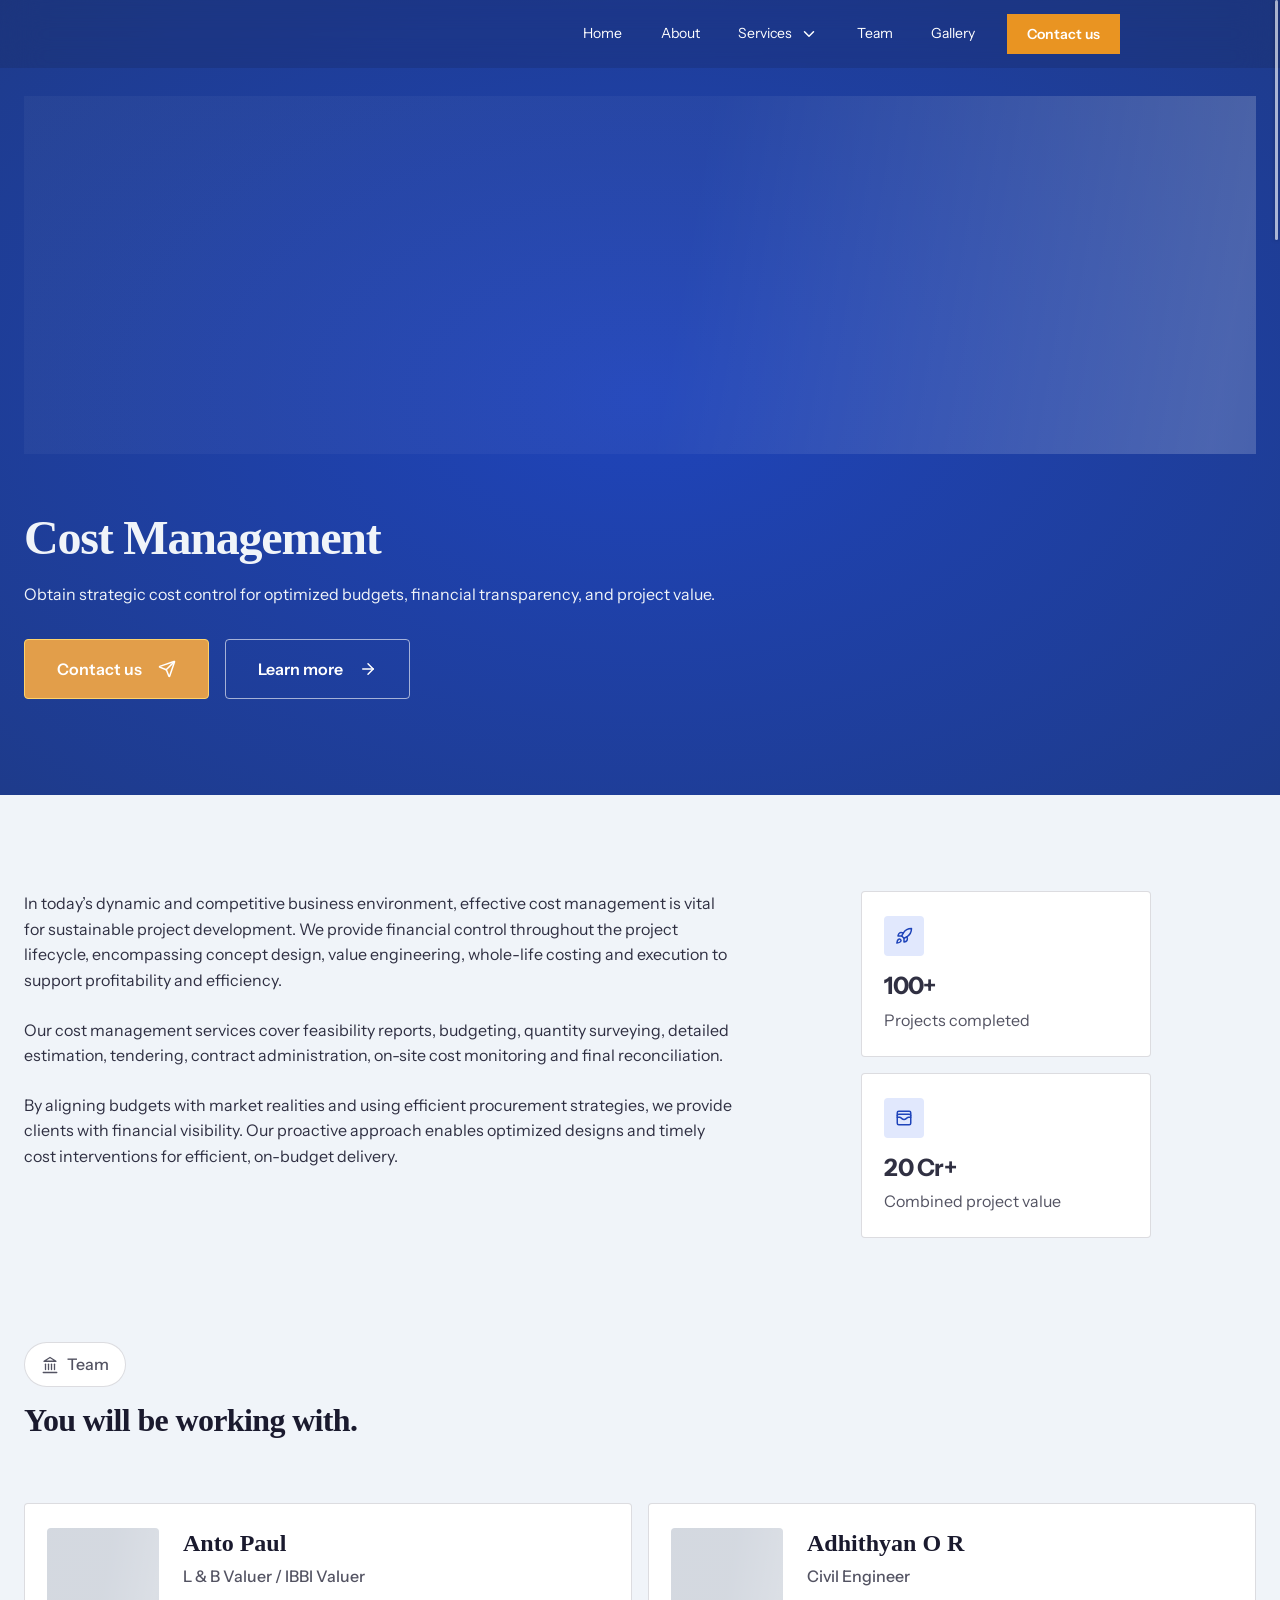
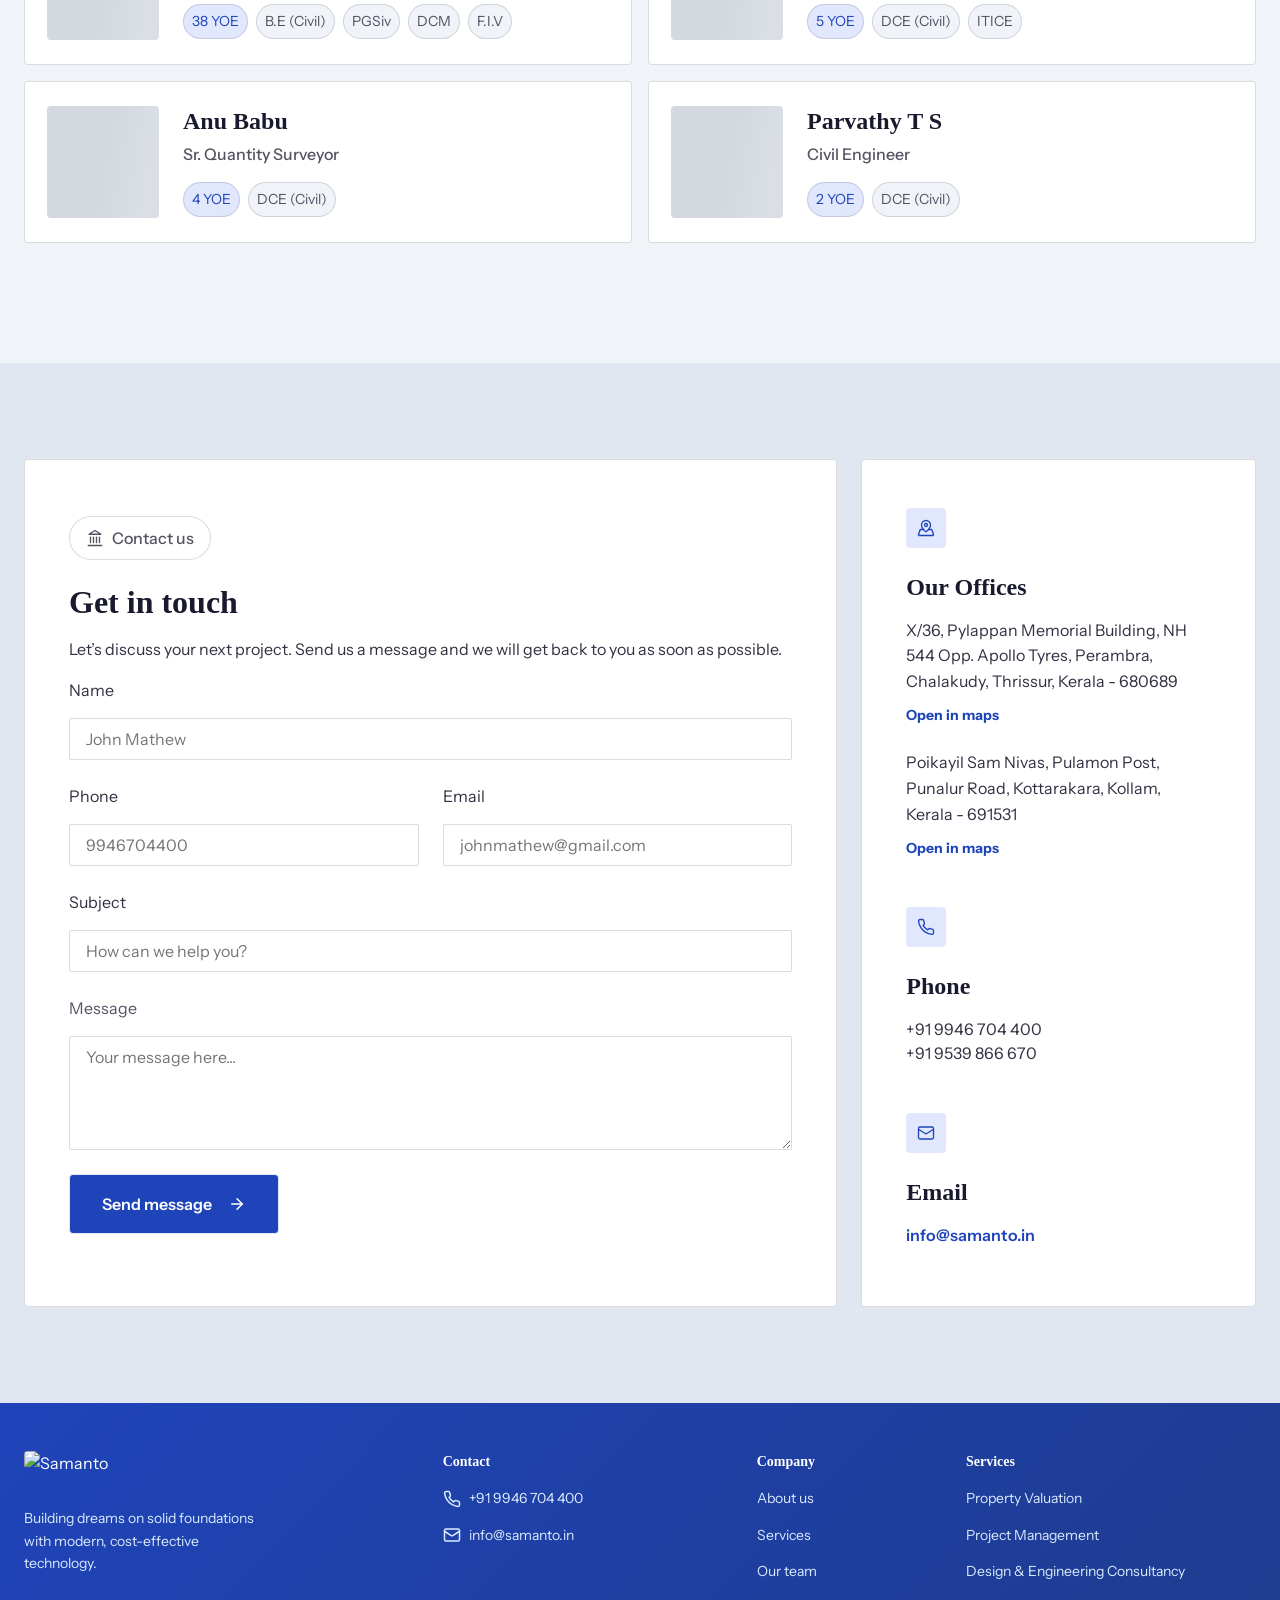
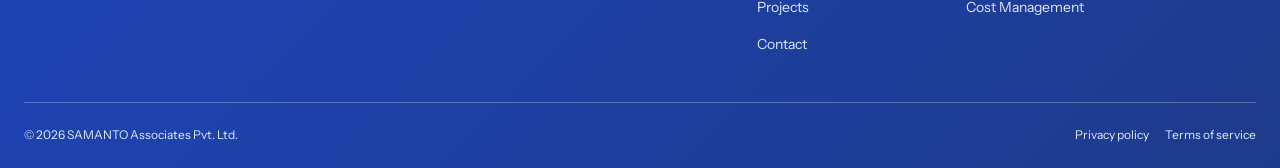
==== commit db123769: "feat: v2 base" ====
--- a/services/cost-management.html
+++ b/services/cost-management.html
@@ -21,9 +21,11 @@
   <meta property="og:url" content="https://samanto.in/services/cost-management.html" />
   <meta property="og:image" content="https://res.cloudinary.com/dq2erku8o/image/upload/v1792913652/Samanto/Services_04.webp" />
   <meta property="og:image:alt" content="Samanto Associates cost managers reviewing project plans and financial estimates." />
+  <link rel="preconnect" href="https://api.fontshare.com" />
   <link rel="preconnect" href="https://fonts.googleapis.com" />
   <link rel="preconnect" href="https://fonts.gstatic.com" crossorigin />
-  <link href="https://fonts.googleapis.com/css2?family=Plus+Jakarta+Sans:wght@400;500;600;700;800&display=swap" rel="stylesheet" />
+  <link href="https://api.fontshare.com/v2/css?f[]=recia@400,500&display=swap" rel="stylesheet" />
+  <link href="https://fonts.googleapis.com/css2?family=Instrument+Sans:wght@400;500;600;700&display=swap" rel="stylesheet" />
   <link rel="stylesheet" href="../css/tokens.css" />
   <link rel="stylesheet" href="../css/styles.css" />
   <link rel="stylesheet" href="../css/services.css" />
@@ -46,7 +48,7 @@
 <a class="services-menu-link" href="./cost-management.html"><span class="services-menu-icon"><svg class="icon" aria-hidden="true"><use href="../assets/icons.svg#i-calculator"/></svg></span><span><strong>Cost Management</strong><small>Clear financial oversight across each project.</small></span></a></div>
           </div>
         </div>
-        <a href="../index.html#team">Team</a><a href="../index.html#projects">Gallery</a>
+        <a href="../index.html#team">Team</a><a href="../index.html#home">Gallery</a>
         <a class="button mobile-menu-contact" href="#contact">Contact us</a>
         <div class="mobile-menu-phone" aria-label="Call Samanto">
           <div class="mobile-menu-phone-heading"><span class="mobile-menu-phone-icon"><svg class="icon" aria-hidden="true"><use href="../assets/icons.svg#i-phone"/></svg></span><span><strong>Call us</strong></span></div>
@@ -123,10 +125,10 @@
     <div class="footer-main wrap">
       <div class="footer-brand"><a class="brand" href="../index.html#home"><img class="brand-mark" src="https://res.cloudinary.com/dq2erku8o/image/upload/v1792921349/Samanto/brand-mark.webp" alt="Samanto" /></a><p>Building dreams on solid foundations with modern, cost-effective technology.</p></div>
       <div class="footer-column footer-contact"><h3>Contact</h3><a href="tel:+919946704400"><svg class="icon" aria-hidden="true"><use href="../assets/icons.svg#i-phone"/></svg>+91 9946 704 400</a><a href="mailto:info@samanto.in"><svg class="icon" aria-hidden="true"><use href="../assets/icons.svg#i-mail"/></svg>info@samanto.in</a></div>
-      <div class="footer-column footer-company"><h3>Company</h3><a href="../index.html#about">About us</a><a href="../index.html#services">Services</a><a href="../index.html#team">Our team</a><a href="../index.html#projects">Projects</a><a href="#contact">Contact</a></div>
+      <div class="footer-column footer-company"><h3>Company</h3><a href="../index.html#about">About us</a><a href="../index.html#services">Services</a><a href="../index.html#team">Our team</a><a href="../index.html#home">Projects</a><a href="#contact">Contact</a></div>
       <div class="footer-column footer-services"><h3>Services</h3><a href="./property-valuation.html">Property Valuation</a><a href="./project-management.html">Project Management</a><a href="./design-engineering.html">Design &amp; Engineering Consultancy</a><a href="./cost-management.html">Cost Management</a></div>
     </div>
-    <div class="footer-bottom wrap"><span>© <span id="current-year"></span> SAMANTO Associates Pvt. Ltd.</span><div><a href="../index.html#contact">Privacy policy</a><a href="../index.html#contact">Terms of service</a></div></div>
+    <div class="footer-bottom wrap"><span>© <span id="current-year"></span> SAMANTO Associates Pvt. Ltd.</span><div><a href="../index.html#team">Privacy policy</a><a href="../index.html#team">Terms of service</a></div></div>
   </footer>
 <div id="contact-toast" class="contact-toast" role="status" aria-live="polite" aria-atomic="true" hidden><span class="contact-toast-icon" aria-hidden="true"><svg viewBox="0 0 24 24"><path d="m5 12 4 4L19 6" /></svg></span><div id="contact-toast-message" class="contact-toast-copy"><strong>Thank you for reaching out</strong><p>We will get back to you soon.</p></div><button class="contact-toast-dismiss" type="button" aria-label="Dismiss notification">&times;</button></div>
 <script src="https://unpkg.com/lenis@1.3.27/dist/lenis.min.js" defer></script>
--- a/css/tokens.css
+++ b/css/tokens.css
@@ -20,13 +20,14 @@
   --success: #166534;
 
   /* type */
-  --font-sans: "Plus Jakarta Sans", Arial, sans-serif;
-  --fs-display: 3.5rem;
-  --fs-heading: 3.25rem;
-  --fs-heading-sm: 2rem;
-  --fs-contact: 2.5rem;
+  --font-sans: "Instrument Sans", Arial, sans-serif;
+  --font-serif: "Recia", Georgia, serif;
+  --fs-display: 3rem;
+  --fs-heading: 2rem;
+  --fs-heading-sm: 1.5rem;
+  --fs-contact: 2rem;
   --fs-title: 1.5rem;
-  --fs-lg: 1.125rem;
+  --fs-lg: 1rem;
   --fs-body: 1rem;
   --fs-button: 1rem;
   --fs-small: 0.875rem;
@@ -62,10 +63,10 @@
 @media (max-width: 40rem) {
   :root {
     --gutter: 2rem;
-    --fs-display: 2.25rem;
-    --fs-heading: 2.5rem;
-    --fs-heading-sm: 1.75rem;
+    --fs-display: 2rem;
+    --fs-heading: 2rem;
+    --fs-heading-sm: 1.5rem;
     --fs-lg: 1rem;
-    --fs-body: 0.875rem;
+    --fs-body: 1rem;
   }
 }
--- a/css/styles.css
+++ b/css/styles.css
@@ -38,7 +38,7 @@
   }
   body {
     margin: 0;
-    background: #1F43B6;
+    background: #1f43b6;
     color: var(--ink-body);
     font-family: var(--font-sans);
     font-size: var(--fs-body);
@@ -59,6 +59,7 @@
   h2,
   h3 {
     color: var(--ink-title);
+    font-family: var(--font-serif);
     font-size: inherit;
     font-weight: inherit;
   }
@@ -121,45 +122,12 @@
     gap: var(--s-64) var(--s-24);
     padding-block: var(--pt) var(--pb);
   }
-  .about-section {
-    --pt: var(--s-120);
-  }
-  .services-section {
-    /* --pb: var(--s-64); */
-  }
-  .projects-section {
-    row-gap: 0;
-  }
   .contact-section {
     row-gap: var(--s-24);
   }
   @media (min-width: 56.25rem) {
     .section {
       grid-template-columns: repeat(12, minmax(0, 1fr));
-    }
-    .about-heading {
-      grid-column: span 5;
-    }
-    .about-content {
-      grid-column: 7 / span 6;
-    }
-    .services-intro {
-      grid-column: span 3;
-    }
-    .service-list {
-      grid-column: 5 / span 8;
-    }
-    .team-intro,
-    .values-intro {
-      grid-column: span 4;
-    }
-    .team-grid,
-    .values-grid {
-      grid-column: 6 / span 7;
-    }
-    .section-title-row,
-    .project-grid {
-      grid-column: 1 / -1;
     }
     .contact-form-wrap {
       grid-column: span 8;
@@ -202,9 +170,6 @@
     line-height: 1.12;
     letter-spacing: -0.02em;
   }
-  .accent {
-    color: var(--blue);
-  }
   .lead {
     font-size: var(--fs-lg);
     line-height: 1.6;
@@ -214,12 +179,6 @@
     font-size: var(--fs-small);
     font-weight: 700;
     color: var(--blue);
-  }
-  .section-title-row {
-    display: flex;
-    align-items: flex-end;
-    justify-content: space-between;
-    margin-bottom: var(--s-48);
   }
   .eyebrow {
     display: flex;
@@ -236,18 +195,6 @@
     font-weight: 500;
     line-height: 1.65;
   }
-  .eyebrow--light {
-    border: 0;
-    background: rgb(255 255 255 / 0.15);
-    color: var(--pale);
-    font-weight: 400;
-  }
-  .eyebrow__dot {
-    width: 0.5rem;
-    height: 0.5rem;
-    border-radius: 9999px;
-    background: var(--gold);
-  }
   .icon-badge {
     display: grid;
     flex: none;
@@ -265,12 +212,6 @@
     background-size: 220% 100%;
     animation: image-shimmer 1.6s ease-in-out infinite;
   }
-  .image-fallback--compact {
-    flex: none;
-    width: 2rem;
-    height: 2rem;
-    border-radius: var(--radius);
-  }
   @keyframes image-shimmer {
     from {
       background-position: 100% 0;
@@ -290,20 +231,10 @@
     font-size: var(--fs-small);
   }
 
-  @media (max-width: 45rem) {
-    .section-title-row {
-      flex-direction: column;
-      align-items: start;
-      gap: var(--s-24);
-    }
-  }
   @media (max-width: 40rem) {
     .section-title {
       line-height: 1.15;
       letter-spacing: -0.02em;
-    }
-    .section-title-row {
-      margin-bottom: var(--s-24);
     }
   }
 
@@ -356,23 +287,6 @@
     --button-hover-fill: #fff;
     color: var(--navy);
   }
-  .button--outline {
-    border-color: var(--blue);
-    color: var(--blue);
-  }
-  .button--outline:hover {
-    --button-hover-fill: var(--blue);
-    color: #fff;
-  }
-  .button--soft {
-    border-color: var(--blue-border-soft);
-    background: var(--blue-soft);
-    color: var(--blue);
-  }
-  .button--soft:hover {
-    --button-hover-fill: var(--blue);
-    color: #fff;
-  }
   .button--primary {
     border-color: var(--blue-soft);
     background: var(--blue);
@@ -502,13 +416,25 @@
     background: #fff;
     border-radius: 2px;
     transform: translate(-50%, -50%);
-    transition: transform 0.25s ease, opacity 0.2s ease;
-  }
-  .menu-toggle span:first-child { transform: translate(-50%, calc(-50% - 0.4375rem)); }
-  .menu-toggle span:last-child { transform: translate(-50%, calc(-50% + 0.4375rem)); }
-  .menu-toggle[aria-expanded="true"] span:first-child { transform: translate(-50%, -50%) rotate(45deg); }
-  .menu-toggle[aria-expanded="true"] span:nth-child(2) { opacity: 0; }
-  .menu-toggle[aria-expanded="true"] span:last-child { transform: translate(-50%, -50%) rotate(-45deg); }
+    transition:
+      transform 0.25s ease,
+      opacity 0.2s ease;
+  }
+  .menu-toggle span:first-child {
+    transform: translate(-50%, calc(-50% - 0.4375rem));
+  }
+  .menu-toggle span:last-child {
+    transform: translate(-50%, calc(-50% + 0.4375rem));
+  }
+  .menu-toggle[aria-expanded="true"] span:first-child {
+    transform: translate(-50%, -50%) rotate(45deg);
+  }
+  .menu-toggle[aria-expanded="true"] span:nth-child(2) {
+    opacity: 0;
+  }
+  .menu-toggle[aria-expanded="true"] span:last-child {
+    transform: translate(-50%, -50%) rotate(-45deg);
+  }
   .mobile-menu-contact {
     display: none;
     border-color: rgb(255 255 255 / 0.6);
@@ -554,14 +480,18 @@
       transform: translateX(100%);
       visibility: hidden;
       pointer-events: none;
-      transition: transform 0.32s cubic-bezier(0.22, 1, 0.36, 1), visibility 0s linear 0.32s;
+      transition:
+        transform 0.32s cubic-bezier(0.22, 1, 0.36, 1),
+        visibility 0s linear 0.32s;
     }
     .primary-nav.is-open {
       font-size: var(--fs-lg);
       transform: translateX(0);
       visibility: visible;
       pointer-events: auto;
-      transition: transform 0.32s cubic-bezier(0.22, 1, 0.36, 1), visibility 0s;
+      transition:
+        transform 0.32s cubic-bezier(0.22, 1, 0.36, 1),
+        visibility 0s;
     }
     .primary-nav.is-open > a,
     .primary-nav.is-open .services-menu-toggle {
@@ -601,7 +531,10 @@
       max-height: 0;
       overflow: hidden;
       opacity: 0;
-      transition: max-height 0.34s ease, opacity 0.22s ease, visibility 0s linear 0.34s;
+      transition:
+        max-height 0.34s ease,
+        opacity 0.22s ease,
+        visibility 0s linear 0.34s;
     }
     .primary-nav.is-open .services-menu-wrap.is-open .services-mega-menu {
       max-height: 40rem;
@@ -705,7 +638,9 @@
       min-height: 2.75rem;
       padding: 0 var(--s-12);
       color: #fff;
-      transition: background-color 0.2s ease, border-color 0.2s ease;
+      transition:
+        background-color 0.2s ease,
+        border-color 0.2s ease;
     }
     .primary-nav.is-open > .mobile-menu-phone > a small {
       color: var(--on-blue-muted);
@@ -767,7 +702,9 @@
     opacity: 0;
     visibility: hidden;
     pointer-events: none;
-    transition: opacity 0.2s ease, visibility 0s linear 0.2s;
+    transition:
+      opacity 0.2s ease,
+      visibility 0s linear 0.2s;
   }
   .services-menu-wrap.is-open .services-mega-menu {
     opacity: 1;
@@ -922,55 +859,6 @@
     gap: var(--s-16);
     margin-top: var(--s-32);
   }
-  .clients {
-    padding-top: var(--s-80);
-    overflow: hidden;
-  }
-  .clients > p {
-    margin-bottom: var(--s-24);
-    color: var(--on-blue-muted);
-    font-size: var(--fs-lg);
-    line-height: 1.65;
-  }
-  .client-list {
-    overflow: hidden;
-  }
-  .client-track {
-    display: flex;
-    align-items: center;
-    gap: var(--s-64);
-    width: max-content;
-    padding-right: var(--s-32);
-    animation: client-marquee 52s linear infinite;
-    will-change: transform;
-  }
-  .client-logo-item {
-    display: flex;
-    flex: none;
-    align-items: center;
-    justify-content: center;
-    height: 4.5rem;
-  }
-  .client-logo-item img {
-    width: 100%;
-    height: 100%;
-    object-fit: contain;
-    opacity: 0.92;
-  }
-  .client-logo-label {
-    color: #fff;
-    font-size: var(--fs-small);
-    font-weight: 600;
-    line-height: 1.2;
-    text-align: center;
-    white-space: nowrap;
-  }
-  @keyframes client-marquee {
-    to {
-      transform: translateX(-50%);
-    }
-  }
-
   @media (max-width: 40rem) {
     .hero-copy h1 {
       line-height: 1.3;
@@ -986,53 +874,25 @@
     .button-row {
       flex-wrap: wrap;
     }
-    .client-track {
-      gap: var(--s-24);
-      padding-right: var(--s-16);
-    }
     .hero-copy .button {
       width: 100%;
     }
-    .client-logo-item {
-      height: 3.5rem;
-    }
-    .clients > p {
-      margin-bottom: var(--s-32);
-    }
-  }
-
-  /* ---------- about ---------- */
-  .about-heading .section-title {
-    margin-bottom: var(--s-48);
-  }
-  .about-photo {
-    width: 100%;
-    max-width: 32rem;
-    aspect-ratio: 5 / 4;
-    overflow: hidden;
-    object-position: center;
-  }
-  .about-content {
-    margin-top: var(--s-64);
-  }
-  .about-content > .lead {
-    margin-bottom: var(--s-32);
-  }
+  }
+
+  /* ---------- service page statistics ---------- */
   .stats-grid {
     display: grid;
     grid-template-columns: repeat(2, minmax(0, 1fr));
     gap: var(--s-24);
     margin-top: var(--s-48);
   }
-  .stats-grid .icon-badge,
-  .values-grid .icon-badge {
+  .stats-grid .icon-badge {
     position: relative;
     isolation: isolate;
     overflow: hidden;
     transition: color 0.2s;
   }
-  .stats-grid .icon-badge::before,
-  .values-grid .icon-badge::before {
+  .stats-grid .icon-badge::before {
     position: absolute;
     z-index: -1;
     inset: 0;
@@ -1042,21 +902,16 @@
     transform-origin: left;
     transition: transform 0.25s ease;
   }
-  .stats-grid .icon-badge .icon,
-  .values-grid .icon-badge .icon {
+  .stats-grid .icon-badge .icon {
     position: relative;
     z-index: 1;
   }
   .stats-grid .stat-card:hover .icon-badge,
-  .stats-grid .stat-card:focus-within .icon-badge,
-  .values-grid .value-card:hover .icon-badge,
-  .values-grid .value-card:focus-within .icon-badge {
+  .stats-grid .stat-card:focus-within .icon-badge {
     color: #fff;
   }
   .stats-grid .stat-card:hover .icon-badge::before,
-  .stats-grid .stat-card:focus-within .icon-badge::before,
-  .values-grid .value-card:hover .icon-badge::before,
-  .values-grid .value-card:focus-within .icon-badge::before {
+  .stats-grid .stat-card:focus-within .icon-badge::before {
     transform: scaleX(1);
   }
   .stat-card {
@@ -1076,11 +931,6 @@
     margin-top: var(--s-8);
     color: var(--ink-label);
   }
-  @media (max-width: 56.25rem) {
-    .about-content {
-      margin-top: 0;
-    }
-  }
   @media (max-width: 30rem) {
     .stats-grid {
       gap: var(--s-12);
@@ -1097,271 +947,7 @@
     }
   }
 
-  /* ---------- services ---------- */
-  .services-intro .section-title {
-    margin-bottom: var(--s-48);
-  }
-
-  .service-index {
-    display: flex;
-    flex-direction: column;
-    gap: var(--s-24);
-    margin-bottom: calc(var(--s-48) + var(--s-8));
-    padding-left: var(--s-16);
-    border-left: 1px solid var(--ink-border);
-  }
-  .service-nav-link {
-    position: relative;
-    display: block;
-    color: var(--ink-label);
-    font-size: var(--fs-lg);
-    font-weight: 500;
-    line-height: 1.65;
-    transition: color 0.2s;
-  }
-  .service-nav-link:hover,
-  .service-nav-link.is-active {
-    color: var(--blue-mid);
-    font-weight: 600;
-  }
-  .service-nav-link::before {
-    content: "";
-    position: absolute;
-    inset-block: 0;
-    left: -1.0625rem;
-    width: 0.1875rem;
-    border-radius: 9999px;
-    background: var(--blue-mid);
-    opacity: 0;
-    transform: scaleY(0.35);
-    transition:
-      opacity 0.2s,
-      transform 0.2s;
-  }
-  .service-nav-link.is-active::before {
-    opacity: 1;
-    transform: scaleY(1);
-  }
-  .service-list {
-    display: grid;
-    gap: var(--s-16);
-    margin-top: var(--s-64);
-    align-content: start;
-  }
-  .service-card {
-    padding: var(--s-48) calc(calc(var(--s-40) + var(--s-4)));
-  }
-  .service-image-frame {
-    width: 100%;
-    aspect-ratio: 31 / 9;
-    overflow: hidden;
-    background: #e2e8f0;
-  }
-  .service-image {
-    display: block;
-    width: 100%;
-    height: 100%;
-    object-fit: cover;
-    object-position: center;
-    transition: transform 0.5s cubic-bezier(0.22, 1, 0.36, 1);
-  }
-  .service-image-frame > .image-fallback.service-image {
-    min-height: 0;
-    border: 0;
-  }
-  .service-image-frame:hover .service-image,
-  .service-image-frame:focus-within .service-image {
-    transform: scale(1.0225);
-  }
-  .service-card h3 {
-    margin-top: var(--s-24);
-    font-size: var(--fs-heading-sm);
-    font-weight: 700;
-    line-height: 1.15;
-  }
-  .service-managers {
-    display: flex;
-    align-items: center;
-    gap: var(--s-8);
-    margin-top: var(--s-16);
-    color: var(--ink-label);
-  }
-  .service-managers img {
-    flex: none;
-    width: auto;
-    height: 2rem;
-    object-fit: contain;
-    object-position: left;
-  }
-  .service-card .lead:first-of-type {
-    margin: var(--s-24) 0 var(--s-24);
-  }
-  .service-card .lead + .lead {
-    margin: 0 0 var(--s-32);
-  }
-  .card-actions {
-    display: flex;
-    flex-wrap: wrap;
-    align-items: center;
-    gap: var(--s-16);
-  }
-  .card-actions .button {
-    gap: var(--s-8);
-  }
-  @media (min-width: 56.25rem) {
-    .services-intro {
-      position: sticky;
-      top: var(--header-clearance);
-      align-self: start;
-    }
-  }
-  @media (max-width: 56.25rem) {
-    .services-intro .section-title {
-      margin-bottom: 0;
-    }
-    .service-index {
-      display: none;
-    }
-    .service-list {
-      margin-top: 0;
-    }
-    .service-card {
-      padding: var(--s-32);
-    }
-  }
-  @media (max-width: 30rem) {
-    .service-card {
-      padding: var(--s-24) calc(var(--s-24) - var(--s-2)) var(--s-32);
-      .extra {
-        display: none;
-      }
-      .service-card .lead:first-of-type {
-        margin: var(--s-24) 0 var(--s-32);
-      }
-      svg {
-        display: none;
-      }
-    }
-    .card-actions .button {
-      font-size: var(--fs-body);
-    }
-    .service-image-frame {
-      aspect-ratio: 31 / 11;
-    }
-  }
-
-  /* ---------- projects ---------- */
-
-  .project-grid {
-    display: grid;
-    grid-template-columns: 1fr;
-    gap: var(--s-48) var(--s-32);
-  }
-  .project-card {
-    min-width: 0;
-  }
-  .project-image {
-    position: relative;
-    overflow: hidden;
-    aspect-ratio: 3 / 2;
-    border-radius: var(--radius);
-    background: #e2e8f0;
-  }
-  .project-image img {
-    position: absolute;
-    inset: 0;
-    width: 100%;
-    height: 100%;
-    object-fit: cover;
-    transition: transform 0.5s cubic-bezier(0.22, 1, 0.36, 1);
-  }
-  .project-image > .image-fallback {
-    position: absolute;
-    inset: 0;
-    min-height: 0;
-    height: 100%;
-    border: 0;
-    border-radius: inherit;
-  }
-  .person-card:hover .person-photo img,
-  .person-card:focus-within .person-photo img {
-    transform: scale(1.045);
-  }
-  .project-card:hover .project-image img,
-  .project-card:focus-within .project-image img {
-    --project-hover-scale: 1.045;
-  }
-  .project-image::after {
-    content: "";
-    position: absolute;
-    inset-inline: 0;
-    bottom: 0;
-    height: 0.5rem;
-    background: var(--blue);
-    opacity: 0;
-    transition: opacity 0.2s;
-  }
-  .project-title {
-    display: flex;
-    align-items: center;
-    justify-content: space-between;
-    margin-top: var(--s-16);
-    color: var(--ink-body);
-    font-size: var(--fs-lg);
-    font-weight: 500;
-    line-height: 1.65;
-    transition: color 0.2s;
-  }
-  .project-arrow {
-    width: 1.5rem;
-    height: 1.5rem;
-    opacity: 0;
-    transform: translate(-0.25rem, 0.25rem);
-    transition:
-      opacity 0.2s,
-      transform 0.2s;
-  }
-  .project-card:hover .project-image::after,
-  .project-card:focus-within .project-image::after {
-    opacity: 1;
-  }
-  .project-card:hover .project-title,
-  .project-card:focus-within .project-title {
-    color: var(--blue);
-  }
-  .project-card:hover .project-arrow,
-  .project-card:focus-within .project-arrow {
-    opacity: 1;
-    transform: none;
-  }
-  @media (min-width: 40rem) {
-    .project-grid {
-      grid-template-columns: repeat(2, minmax(0, 1fr));
-    }
-  }
-  @media (max-width: 30rem) {
-    .project-grid {
-      gap: var(--s-32);
-    }
-  }
-
-  /* ---------- team + values ---------- */
-  .team-intro .section-title,
-  .values-intro .section-title {
-    margin-bottom: var(--s-32);
-  }
-  .team-intro .lead,
-  .values-intro .lead {
-    margin-bottom: var(--s-48);
-  }
-  .team-grid,
-  .values-grid {
-    display: grid;
-    grid-template-columns: repeat(2, minmax(0, 1fr));
-    gap: var(--s-24);
-    margin-top: var(--s-64);
-    align-content: start;
-  }
+  /* ---------- service team cards ---------- */
   .person-photo {
     aspect-ratio: 5 / 4;
     width: 100%;
@@ -1377,6 +963,10 @@
     object-fit: cover;
     transition: transform 0.5s cubic-bezier(0.22, 1, 0.36, 1);
   }
+  .person-card:hover .person-photo img,
+  .person-card:focus-within .person-photo img {
+    transform: scale(1.045);
+  }
   .person-photo.image-loading {
     background-size: 220% 100%;
   }
@@ -1400,45 +990,6 @@
     gap: var(--s-8);
     margin-top: var(--s-16);
   }
-  .value-card {
-    display: flex;
-    flex-direction: column;
-    align-items: flex-start;
-    min-height: 16rem;
-  }
-  .value-card p {
-    margin: var(--s-8) 0 var(--s-16);
-    line-height: 1.6;
-  }
-  @media (max-width: 56.25rem) {
-    .team-intro .section-title,
-    .values-intro .section-title {
-      margin-bottom: var(--s-24);
-    }
-    .team-intro .lead,
-    .values-intro .lead {
-      margin-bottom: var(--s-24);
-    }
-    .team-grid,
-    .values-grid {
-      margin-top: 0;
-    }
-  }
-  @media (max-width: 30rem) {
-    .team-grid,
-    .values-grid {
-      grid-template-columns: 1fr;
-      gap: var(--s-16);
-    }
-    .value-card {
-      min-height: 11.5625rem;
-    }
-    .team-grid,
-    .values-grid {
-      margin-top: var(--s-24);
-    }
-  }
-
   /* ---------- contact ---------- */
   .contact-form-wrap {
     padding: var(--s-48) calc(calc(var(--s-40) + var(--s-4)));
@@ -1516,7 +1067,9 @@
     color: var(--ink-title);
     box-shadow: var(--shadow-menu);
     animation: contact-toast-in 0.24s ease-out both;
-    transition: opacity 0.24s ease, transform 0.24s ease;
+    transition:
+      opacity 0.24s ease,
+      transform 0.24s ease;
   }
   .contact-toast.is-hiding {
     opacity: 0;
@@ -1776,13 +1329,6 @@
     opacity: 1;
     transform: none;
   }
-  .eyebrow-reveal .eyebrow__dot {
-    transform: scale(0);
-    transition: transform 0.3s cubic-bezier(0.22, 1, 0.36, 1) calc(var(--reveal-delay, 0ms) + 80ms);
-  }
-  .eyebrow-reveal.is-visible .eyebrow__dot {
-    transform: scale(1);
-  }
   .card-reveal {
     opacity: 0;
     transform: translateY(0.625rem);
@@ -1821,17 +1367,6 @@
     opacity: 1;
     transform: none;
   }
-  .project-image-reveal {
-    opacity: 0;
-    transform: translateY(0.625rem) scale(var(--project-hover-scale, 1));
-    transition:
-      opacity 0.6s ease,
-      transform 0.6s cubic-bezier(0.22, 1, 0.36, 1);
-  }
-  .project-image-reveal.is-visible {
-    opacity: 1;
-    transform: translateY(0) scale(var(--project-hover-scale, 1));
-  }
   .image-wipe:not(.is-revealed) {
     clip-path: inset(0 100% 0 0);
   }
@@ -1849,42 +1384,16 @@
       clip-path: inset(0);
     }
   }
-  .service-image-frame.image-wipe:not(.is-revealed) {
-    clip-path: inset(0 50% 0 0);
-  }
-  .service-image-frame.image-wipe.image-loading:not(.is-revealed) {
-    clip-path: none;
-  }
-  .service-image-frame.image-wipe.is-revealed {
-    animation: service-image-wipe-in 0.65s cubic-bezier(0.22, 1, 0.36, 1) both;
-  }
-  @keyframes service-image-wipe-in {
-    from {
-      clip-path: inset(0 50% 0 0);
-    }
-    to {
-      clip-path: inset(0);
-    }
-  }
   @media (prefers-reduced-motion: reduce) {
     html {
       scroll-behavior: auto;
-    }
-    .client-track {
-      animation: none;
     }
     .image-loading,
     .image-fallback {
       animation: none;
       background-position: center;
     }
-    .service-nav-link::before,
-    .project-image::after,
-    .project-image img,
     .person-photo img,
-    .service-image,
-    .project-title,
-    .project-arrow,
     .services-menu-chevron,
     .button::before,
     .services-mega-menu,
@@ -1896,22 +1405,14 @@
     .nav-hover-indicator {
       transition: none;
     }
-    .project-card:hover .project-image img,
-    .project-card:focus-within .project-image img,
     .person-card:hover .person-photo img,
     .person-card:focus-within .person-photo img {
       transform: none;
     }
-    .service-image-frame:hover .service-image,
-    .service-image-frame:focus-within .service-image {
-      transform: none;
-    }
     .text-reveal,
     .eyebrow-reveal,
-    .eyebrow-reveal .eyebrow__dot,
     .card-reveal,
-    .button-reveal,
-    .project-image-reveal {
+    .button-reveal {
       clip-path: none;
       opacity: 1;
       transform: none;
@@ -1935,3 +1436,1053 @@
     }
   }
 }
+html,
+body {
+  scrollbar-width: none;
+}
+
+html::-webkit-scrollbar,
+body::-webkit-scrollbar {
+  display: none;
+  width: 0;
+  height: 0;
+}
+
+.page-scrollbar {
+  position: fixed;
+  z-index: 1000;
+  top: 0;
+  right: 0;
+  bottom: 0;
+  display: none;
+  width: 9px;
+  touch-action: none;
+  background: transparent;
+}
+
+.page-scrollbar-thumb {
+  position: absolute;
+  top: 0;
+  right: 2px;
+  width: 3px;
+  min-height: 28px;
+  border-radius: 999px;
+  background: rgb(255 255 255 / 0.62);
+  box-shadow: 0 0 4px rgb(0 0 0 / 0.28);
+  cursor: grab;
+  transition:
+    width 0.16s ease,
+    background-color 0.16s ease;
+}
+
+.page-scrollbar:hover .page-scrollbar-thumb,
+.page-scrollbar:focus-visible .page-scrollbar-thumb,
+.page-scrollbar-thumb:active {
+  right: 1px;
+  width: 5px;
+  background: rgb(255 255 255 / 0.85);
+}
+
+.page-scrollbar-thumb:active {
+  cursor: grabbing;
+}
+
+/* HOMEPAGE EXPERIENCE */
+@layer components {
+  body.experience-mode-locked {
+    height: 100svh;
+    overflow: hidden;
+  }
+
+  .site-header {
+    background: rgb(26 26 46 / 0.15);
+    box-shadow: none;
+    backdrop-filter: blur(20px);
+    -webkit-backdrop-filter: blur(20px);
+  }
+  .site-header .wrap {
+    max-width: 100rem;
+  }
+  .site-header .primary-nav {
+    gap: clamp(1.25rem, 3vw, 3rem);
+    font-size: 0.875rem;
+  }
+  .site-header .primary-nav a {
+    color: #fff;
+  }
+  .site-header .button--header {
+    min-height: 2.5rem;
+    padding: 0.5rem 1.25rem;
+    border: 0;
+    border-radius: 0;
+    background: #e99422;
+    color: #fff;
+  }
+  .site-header .brand-mark {
+    height: 2rem;
+  }
+  @media (min-width: 56.26rem) {
+    .site-header .header-inner {
+      justify-content: flex-start;
+    }
+    .site-header .primary-nav {
+      margin-left: auto;
+      margin-right: clamp(1.5rem, 2.5vw, 3rem);
+    }
+  }
+  .experience-app {
+    min-height: 100svh;
+    background: linear-gradient(45deg, #2557c3 0%, #1f44ba 22%, #1f44ba 73%, #1835aa 100%);
+    color: #f3f5ff;
+  }
+  .experience-stage {
+    display: flex;
+    height: 100svh;
+    min-height: 34rem;
+    flex-direction: column;
+    padding-top: var(--header-h);
+    overflow: hidden;
+  }
+  .experience-app:not(.is-hero-ready) .experience-stage {
+    visibility: hidden;
+  }
+  .experience-panel {
+    position: relative;
+    display: flex;
+    min-height: 0;
+    flex: 0 0 calc(3rem + 1.15rem);
+    flex-direction: column;
+    overflow: hidden;
+    transition:
+      flex-grow 0.6s cubic-bezier(0.22, 1, 0.36, 1),
+      flex-shrink 0.6s cubic-bezier(0.22, 1, 0.36, 1),
+      flex-basis 0.6s cubic-bezier(0.22, 1, 0.36, 1);
+  }
+  .experience-panel[data-active="true"] {
+    flex: 1 1 0%;
+  }
+  .experience-panel:not([data-active="true"]) > .experience-panel-content {
+    position: absolute;
+    inset: 0;
+    visibility: hidden;
+    pointer-events: none;
+    transition-delay: 0s;
+  }
+  .content-panel[data-active="true"] > .experience-panel-toggle {
+    display: none;
+  }
+  .experience-panel-toggle {
+    --title-fill-opacity: 0.1;
+    position: relative;
+    display: flex;
+    min-height: calc(3rem + 1.15rem);
+    flex: 0 0 auto;
+    align-items: center;
+    justify-content: space-between;
+    padding: 1.5rem var(--grid-margin, 8.333vw);
+    border: 0;
+    background: rgb(26 26 46 / var(--title-fill-opacity));
+    color: #fff;
+    font: 500 1rem/1.15 var(--font-serif);
+    letter-spacing: 0;
+    text-align: left;
+    cursor: pointer;
+    backdrop-filter: blur(20px);
+    -webkit-backdrop-filter: blur(20px);
+  }
+  .services-panel > .experience-panel-toggle {
+    --title-fill-opacity: 0.1;
+  }
+  .about-panel > .experience-panel-toggle {
+    --title-fill-opacity: 0.15;
+  }
+  .team-panel > .experience-panel-toggle {
+    --title-fill-opacity: 0.25;
+  }
+  .experience-panel-toggle::after {
+    position: absolute;
+    z-index: 1;
+    border: 1px solid transparent;
+    border-image: linear-gradient(90deg, rgb(255 255 255 / 0.04) 0%, rgb(255 255 255 / 0.4) 9%, rgb(255 255 255 / 0.16) 91%, rgb(255 255 255 / 0.04) 100%) 1;
+    content: "";
+    inset: 0;
+    pointer-events: none;
+  }
+  .panel-open-icon {
+    width: 1.25rem;
+    height: 1.25rem;
+    flex: 0 0 auto;
+    transition: transform 0.25s ease;
+  }
+  .experience-panel-toggle:hover .panel-open-icon,
+  .experience-panel-toggle:focus-visible .panel-open-icon {
+    transform: translate(0.2rem, -0.2rem);
+  }
+  .experience-panel-toggle:focus-visible,
+  .hero-slide-controls button:focus-visible,
+  .site-header a:focus-visible {
+    outline: 2px solid #f4a22c;
+    outline-offset: -3px;
+  }
+  .experience-panel-content {
+    display: flex;
+    min-height: 0;
+    flex: 1 1 auto;
+    gap: var(--grid-gutter, 2rem);
+    overflow: auto;
+    padding: 2.5rem var(--grid-margin, 8.333vw) 2.5rem;
+    opacity: 0;
+    visibility: hidden;
+    transform: translateY(0.5rem);
+    transition:
+      opacity 0.35s ease 0.08s,
+      transform 0.6s cubic-bezier(0.22, 1, 0.36, 1),
+      visibility 0s linear 0.5s;
+  }
+  .experience-panel[data-active="true"] .experience-panel-content {
+    opacity: 1;
+    visibility: visible;
+    transform: translateY(0);
+    transition-delay: 0s;
+  }
+  .content-panel .experience-panel-content {
+    background: transparent;
+  }
+  .experience-app[data-active="home"] .content-panel {
+    background: transparent;
+    backdrop-filter: none;
+    -webkit-backdrop-filter: none;
+  }
+
+  .hero-panel {
+    flex: 1 1 auto;
+    background: transparent;
+  }
+  .hero-panel[data-active="true"] .hero-collapsed-toggle {
+    display: none;
+  }
+  .hero-panel[data-active="true"] .hero-content {
+    display: block;
+  }
+  .hero-panel[data-active="false"] {
+    flex: 0 0 auto;
+  }
+  .hero-panel[data-active="false"] .hero-content {
+    display: none;
+  }
+  .hero-collapsed-toggle {
+    display: none;
+  }
+  .hero-panel[data-active="false"] .hero-collapsed-toggle {
+    display: flex;
+  }
+  .hero-content,
+  .hero-slides,
+  .hero-slide,
+  .hero-slide img,
+  .hero-shade {
+    position: absolute;
+    inset: 0;
+    width: 100%;
+    height: 100%;
+  }
+  .hero-content {
+    overflow: hidden;
+  }
+  .experience-app[data-active="home"] .hero-content {
+    position: fixed;
+    z-index: 0;
+    top: 0;
+    right: 0;
+    bottom: auto;
+    left: 0;
+    height: 100svh;
+  }
+  .hero-slide {
+    margin: 0;
+    opacity: 0;
+    transition: opacity 1s ease;
+  }
+  .hero-slide.is-active {
+    opacity: 1;
+  }
+  .hero-slide img {
+    object-fit: cover;
+    object-position: center 56%;
+  }
+  .experience-app.is-hero-ready .hero-slide.is-active img {
+    animation: hero-art-reveal 1.45s cubic-bezier(0.2, 0.72, 0.18, 1) both;
+    will-change: clip-path, transform;
+  }
+  @keyframes hero-art-reveal {
+    from {
+      clip-path: inset(0 0 100%);
+      transform: scale(1.055) translateY(2.5%);
+    }
+    72% {
+      clip-path: inset(0 0 0);
+    }
+    to {
+      clip-path: inset(0 0 0);
+      transform: scale(1);
+    }
+  }
+  .hero-slide figcaption {
+    position: absolute;
+    right: var(--grid-margin, 8.333vw);
+    bottom: 1.2rem;
+    z-index: 2;
+    color: #fff;
+    font: italic 0.875rem/1.3 var(--font-serif);
+    text-shadow: 0 1px 8px rgb(0 0 0 / 0.6);
+  }
+  .hero-shade {
+    display: none;
+  }
+  .hero-topline {
+    position: relative;
+    z-index: 2;
+    display: flex;
+    height: 100%;
+    align-items: flex-start;
+    justify-content: space-between;
+    padding-top: calc(var(--header-h) + clamp(2rem, 5.5vh, 4rem));
+  }
+  .hero-message {
+    width: min(49rem, 57%);
+  }
+  .hero-message h1 {
+    max-width: 48rem;
+    color: #fff;
+    font-size: clamp(2rem, 3.1vw, 3rem);
+    line-height: 1.15;
+    letter-spacing: -0.015em;
+  }
+  .experience-app.is-hero-ready[data-active="home"] .hero-message h1 {
+    animation: hero-copy-enter 0.7s cubic-bezier(0.2, 0.72, 0.18, 1) 0.15s both;
+  }
+  .hero-message h1 span {
+    color: #ffb356;
+  }
+  .hero-message > p {
+    margin-top: 1rem;
+    color: #f5f7ff;
+    font-size: 1rem;
+    line-height: 1.55;
+  }
+  .experience-app.is-hero-ready[data-active="home"] .hero-message > p {
+    animation: hero-copy-enter 0.62s cubic-bezier(0.2, 0.72, 0.18, 1) 0.35s both;
+  }
+  .hero-clients {
+    display: block;
+    width: min(26rem, 100%);
+    height: 2.6rem;
+    overflow: hidden;
+    margin-top: 2.8rem;
+    mask-image: linear-gradient(90deg, transparent, #000 5%, #000 95%, transparent);
+    -webkit-mask-image: linear-gradient(90deg, transparent, #000 5%, #000 95%, transparent);
+  }
+  .experience-app.is-hero-ready[data-active="home"] .hero-clients {
+    animation: hero-element-enter 0.8s cubic-bezier(0.2, 0.72, 0.18, 1) 0.5s both;
+  }
+  .hero-client-track {
+    display: flex;
+    width: max-content;
+    height: 100%;
+    animation: hero-client-marquee 52s linear infinite;
+    will-change: transform;
+  }
+  .hero-client-set {
+    display: flex;
+    flex: 0 0 auto;
+    align-items: center;
+    gap: 1.5rem;
+    padding-right: 1.5rem;
+  }
+  .hero-client-set img {
+    flex: 0 0 auto;
+    width: auto;
+    max-width: 6.5rem;
+    height: 2.4rem;
+    object-fit: contain;
+    filter: brightness(0) invert(1);
+    opacity: 0.86;
+  }
+  @keyframes hero-client-marquee {
+    to {
+      transform: translateX(-50%);
+    }
+  }
+  .hero-slide-controls {
+    position: absolute;
+    z-index: 3;
+    top: calc(var(--header-h) + clamp(2rem, 5.5vh, 4rem));
+    right: 0;
+    display: grid;
+    gap: 0.65rem;
+    transform: none;
+  }
+  .experience-app.is-hero-ready[data-active="home"] .hero-slide-controls {
+    animation: hero-element-enter 0.7s cubic-bezier(0.2, 0.72, 0.18, 1) .5s both;
+  }
+  .hero-slide-controls button {
+    width: 0.375rem;
+    height: 0.375rem;
+    padding: 0;
+    border: 0;
+    border-radius: 0.08rem;
+    background: rgb(255 255 255 / 0.55);
+    cursor: pointer;
+    transition:
+      background-color 0.2s ease,
+      transform 0.2s ease;
+  }
+  .hero-slide-controls button[aria-current="true"] {
+    background: #f3a02d;
+    transform: scale(1.15);
+  }
+  @keyframes hero-copy-enter {
+    from {
+      opacity: 0;
+      transform: translateY(1.15rem);
+      clip-path: inset(0 0 35%);
+    }
+    to {
+      opacity: 1;
+      transform: translateY(0);
+      clip-path: inset(0);
+    }
+  }
+  @keyframes hero-element-enter {
+    from {
+      opacity: 0;
+      transform: translateY(0.9rem);
+    }
+    to {
+      opacity: 1;
+      transform: translateY(0);
+    }
+  }
+  @keyframes section-title-enter {
+    from {
+      opacity: 0;
+      transform: translateY(1rem);
+      clip-path: inset(0 0 45%);
+    }
+    to {
+      opacity: 1;
+      transform: translateY(0);
+      clip-path: inset(0);
+    }
+  }
+  .experience-app.is-page-intro .services-panel > .experience-panel-toggle {
+    animation: hero-element-enter 0.62s cubic-bezier(0.2, 0.72, 0.18, 1) 0.8s both;
+  }
+  .experience-app.is-page-intro .about-panel > .experience-panel-toggle {
+    animation: hero-element-enter 0.62s cubic-bezier(0.2, 0.72, 0.18, 1) 0.9s both;
+  }
+  .experience-app.is-page-intro .team-panel > .experience-panel-toggle {
+    animation: hero-element-enter 0.62s cubic-bezier(0.2, 0.72, 0.18, 1) 1s both;
+  }
+  .experience-panel.is-first-entry .services-panel-heading,
+  .experience-panel.is-first-entry .about-panel-title,
+  .experience-panel.is-first-entry .team-panel-title {
+    animation: section-title-enter 0.95s cubic-bezier(0.2, 0.72, 0.18, 1) 0.18s both;
+  }
+
+  .services-panel .experience-panel-content {
+    display: grid;
+    grid-template-columns: repeat(12, minmax(0, 1fr));
+    gap: var(--grid-gutter, 2rem);
+    align-items: start;
+  }
+  .services-panel-heading {
+    grid-column: 1 / span 3;
+  }
+  .service-rows {
+    grid-column: 4 / span 9;
+    padding-top: 1rem;
+  }
+  .services-panel-heading h2,
+  .about-panel-title h2,
+  .team-panel-title h2 {
+    color: #e8ecff;
+    font-size: clamp(2rem, 3.2vw, 3rem);
+    line-height: 1.05;
+  }
+  .services-panel-heading h2 span,
+  .about-panel-title h2 span,
+  .team-panel-title h2 span {
+    color: #ffb356;
+  }
+  .services-panel-heading p {
+    max-width: 20rem;
+    margin-top: 1.1rem;
+    font-size: 0.875rem;
+    line-height: 1.5;
+  }
+  .service-rows {
+    min-width: 0;
+  }
+  .experience-service {
+    display: grid;
+    min-height: 6.5rem;
+    grid-template-columns: 2rem minmax(11rem, 1.1fr) minmax(12rem, 1fr) minmax(5rem, 0.38fr);
+    align-items: start;
+    gap: 2rem;
+    padding: 2.5rem 0;
+    border-bottom: 1px solid rgb(255 255 255 / 0.34);
+  }
+  .experience-service:first-child {
+    padding-top: 0;
+  }
+  .experience-service:last-child {
+    border-bottom: 0;
+  }
+  .experience-service h3 {
+    color: #e8ecff;
+    font-size: 2rem;
+    line-height: 1.2;
+  }
+  .experience-service p {
+    max-width: 21rem;
+    font-size: 0.875rem;
+    line-height: 1.55;
+  }
+  .service-symbol {
+    display: block;
+    width: 1.25rem;
+    margin-top: 0.5rem;
+    object-fit: contain;
+  }
+  .experience-service a {
+    display: inline-flex;
+    flex-direction: column;
+    align-items: flex-start;
+    gap: 0.6rem;
+    color: #fff;
+    font-size: 0.875rem;
+  }
+  .experience-service a::after {
+    width: 1.35rem;
+    height: 0.2rem;
+    background: #f3a02d;
+    content: "";
+  }
+
+  .about-panel .experience-panel-content {
+    display: grid;
+    grid-template-columns: repeat(12, minmax(0, 1fr));
+    gap: var(--grid-gutter, 2rem);
+    align-content: start;
+    align-items: start;
+    padding-top: 40px;
+  }
+  .about-panel-title {
+    grid-column: 1 / span 3;
+  }
+  .about-panel-copy {
+    grid-column: 5 / span 4;
+  }
+  .about-stats {
+    grid-column: 10 / span 3;
+  }
+  .about-panel-title h2 {
+    font-size: clamp(2rem, 3.2vw, 3rem);
+    line-height: 1.12;
+  }
+  .about-panel-title > p {
+    margin-top: 1.2rem;
+    font-size: 0.875rem;
+  }
+  .about-panel-copy {
+    padding: 0 1.5rem;
+  }
+  .about-panel-copy p {
+    margin-bottom: 1rem;
+    font-size: 1rem;
+    line-height: 1.6;
+  }
+  .about-panel-copy p:last-child {
+    margin-bottom: 0;
+  }
+  .about-stats {
+    padding-left: 1rem;
+  }
+  .about-stats > div {
+    display: grid;
+    grid-template-columns: minmax(5rem, 0.7fr) 1fr;
+    align-items: start;
+    gap: 0.75rem;
+    padding: 0 0 0.8rem;
+    margin-bottom: 0.8rem;
+    border-bottom: 1px solid rgb(255 255 255 / 0.34);
+  }
+  .about-stats > div:last-child {
+    margin-bottom: 0;
+    border-bottom: 0;
+  }
+  .about-stats strong {
+    font: 500 1.5rem/1.1 var(--font-serif);
+  }
+  .about-stats span {
+    font-size: 0.875rem;
+    line-height: 1.4;
+  }
+
+  .team-panel .experience-panel-content {
+    display: grid;
+    grid-template-columns: repeat(12, minmax(0, 1fr));
+    gap: var(--grid-gutter, 2rem);
+    align-content: start;
+    align-items: start;
+  }
+  .team-panel-title {
+    grid-column: 1 / span 3;
+  }
+  .experience-team-grid {
+    grid-column: 5 / span 8;
+  }
+  .team-panel-title h2 {
+    font-size: clamp(2rem, 3.2vw, 3rem);
+  }
+  .team-panel-title p {
+    max-width: 16rem;
+    margin-top: 1.2rem;
+    font-size: 0.875rem;
+    line-height: 1.5;
+  }
+  .experience-team-grid {
+    display: grid;
+    min-width: 0;
+    grid-template-columns: repeat(4, minmax(0, 1fr));
+    gap: 1rem;
+  }
+  .experience-person {
+    min-width: 0;
+    padding-bottom: 1rem;
+    border-bottom: 1px solid rgb(255 255 255 / 0.65);
+  }
+  .experience-person > img {
+    width: 100%;
+    aspect-ratio: 1;
+    border: 1px solid rgb(255 255 255 / 0.24);
+    background: rgb(255 255 255 / 0.15);
+    object-fit: cover;
+    object-position: center top;
+  }
+  .experience-person h3 {
+    margin-top: 0.8rem;
+    color: #e8ecff;
+    font-size: 1.5rem;
+    line-height: 1.2;
+  }
+  .experience-person > p {
+    min-height: 2.5rem;
+    margin-top: 0.25rem;
+    font-size: 0.875rem;
+    line-height: 1.4;
+  }
+  .experience-person > div {
+    display: flex;
+    flex-wrap: wrap;
+    gap: 0.35rem;
+    margin-top: 0.55rem;
+  }
+  .experience-person > div span {
+    padding: 0.25rem 0.6rem;
+    border: 1px solid rgb(255 255 255 / 0.24);
+    border-radius: 2rem;
+    background: rgb(255 255 255 / 0.1);
+    font: 400 0.875rem/1.2 var(--font-serif);
+  }
+  .experience-app[data-active="team"] .experience-stage {
+    height: auto;
+    min-height: 0;
+    overflow: visible;
+  }
+  .experience-app[data-active="team"] {
+    min-height: 0;
+  }
+  .experience-app[data-active="team"] .team-panel {
+    min-height: 32rem;
+    flex: 0 0 32rem;
+    overflow: visible;
+  }
+  .experience-app[data-active="team"] .team-panel .experience-panel-content {
+    overflow: visible;
+  }
+  .experience-footer {
+    position: relative;
+    z-index: 1;
+    padding-top: 3rem;
+    background: linear-gradient(45deg, #2557c3 0%, #1f44ba 22%, #1f44ba 73%, #1835aa 100%);
+  }
+  .experience-footer .footer-main {
+    max-width: 100rem;
+  }
+  .experience-panel-content {
+    scrollbar-width: none;
+  }
+  .experience-panel-content::-webkit-scrollbar {
+    display: none;
+  }
+  .experience-footer .footer-column h3 {
+    color: #fff;
+    font-size: 1rem;
+  }
+  .experience-footer .footer-bottom {
+    max-width: 100rem;
+  }
+  .footer-message-form {
+    margin-top: 0.4rem;
+    color: #fff;
+  }
+  .footer-message-form summary {
+    color: #fff;
+    cursor: pointer;
+  }
+  .footer-locations {
+    margin-top: 0.25rem;
+    color: #fff;
+  }
+  .footer-locations summary {
+    cursor: pointer;
+  }
+  .footer-locations address {
+    margin-top: 0.7rem;
+    color: var(--on-blue-muted);
+    font-size: 0.875rem;
+    font-style: normal;
+    line-height: 1.5;
+  }
+  .footer-locations address a {
+    display: inline-block;
+    margin-top: 0.25rem;
+    color: #fff;
+    text-decoration: underline;
+    text-underline-offset: 0.2em;
+  }
+  .footer-message-form[open] {
+    position: relative;
+    z-index: 5;
+    width: min(24rem, 80vw);
+    padding: 1rem;
+    border: 1px solid rgb(255 255 255 / 0.25);
+    background: #183b96;
+  }
+  .footer-message-form .contact-form {
+    grid-template-columns: 1fr;
+    gap: 0.7rem;
+    margin-top: 0.8rem;
+  }
+  .footer-message-form .field {
+    gap: 0.3rem;
+    color: #fff;
+    font-size: 0.875rem;
+  }
+  .footer-message-form .field input,
+  .footer-message-form .field textarea {
+    padding: 0.55rem 0.7rem;
+    border: 1px solid rgb(255 255 255 / 0.35);
+    background: #f8f9ff;
+    font: 400 1rem/1.4 var(--font-sans);
+  }
+  .footer-message-form .button {
+    width: fit-content;
+    padding: 0.65rem 1rem;
+    border: 0;
+    background: #e99422;
+    color: #fff;
+  }
+  .footer-message-form .form-message {
+    font-size: 0.875rem;
+  }
+
+  @media (max-width: 56.25rem) {
+    :root {
+      --grid-margin: 1.5rem;
+      --grid-gutter: 1.5rem;
+    }
+    .experience-panel-content {
+      padding: 1.5rem 1.5rem 2rem;
+    }
+    .experience-panel-toggle {
+      padding-inline: 1.5rem;
+    }
+    .hero-slide figcaption,
+    .hero-slide-controls {
+      right: 1.5rem;
+    }
+    .hero-message {
+      width: min(36rem, 72%);
+    }
+    .services-panel .experience-panel-content {
+      grid-template-columns: repeat(8, minmax(0, 1fr));
+    }
+    .services-panel-heading {
+      grid-column: 1 / span 2;
+    }
+    .service-rows {
+      grid-column: 3 / span 6;
+    }
+    .experience-service {
+      grid-template-columns: 1.5rem minmax(9rem, 1fr) minmax(9rem, 1.15fr) 4.5rem;
+      gap: 0.7rem;
+    }
+    .about-panel .experience-panel-content {
+      grid-template-columns: repeat(8, minmax(0, 1fr));
+      padding-top: 40px;
+    }
+    .about-panel-title {
+      grid-column: 1 / span 2;
+    }
+    .about-panel-copy {
+      grid-column: 3 / span 4;
+    }
+    .about-stats {
+      display: grid;
+      grid-column: 1 / -1;
+      grid-template-columns: repeat(4, 1fr);
+      gap: 0.8rem;
+      padding: 0;
+    }
+    .about-stats > div {
+      grid-template-columns: 1fr;
+      gap: 0.3rem;
+    }
+    .team-panel .experience-panel-content {
+      grid-template-columns: repeat(8, minmax(0, 1fr));
+    }
+    .team-panel-title {
+      grid-column: 1 / span 2;
+    }
+    .experience-team-grid {
+      grid-column: 3 / span 6;
+    }
+    .team-panel-title {
+      display: flex;
+      align-items: end;
+      justify-content: space-between;
+      gap: 1rem;
+    }
+    .team-panel-title p {
+      margin: 0;
+    }
+  }
+  @media (max-width: 47.5rem) {
+    :root {
+      --grid-margin: 1rem;
+      --grid-gutter: 1rem;
+    }
+    .site-header {
+      background: rgb(26 26 46 / 0.15);
+      backdrop-filter: blur(20px);
+      -webkit-backdrop-filter: blur(20px);
+    }
+    .site-header.is-scrolled {
+      background: rgb(26 26 46 / 0.15);
+    }
+    .site-header .wrap {
+      width: calc(100% - 2rem);
+    }
+    .site-header .primary-nav {
+      top: var(--header-h);
+      gap: 0;
+    }
+    .experience-stage {
+      min-height: 38rem;
+    }
+    .experience-panel,
+    .hero-panel[data-active="false"] {
+      flex-basis: calc(3rem + 1.15rem);
+    }
+    .experience-panel-toggle {
+      padding-inline: 1.5rem;
+    }
+    .hero-topline {
+      padding: 2.5rem 1.5rem 0;
+    }
+    .hero-message {
+      width: 100%;
+    }
+    .hero-message h1 {
+      max-width: 34rem;
+      font-size: clamp(2rem, 7vw, 2.5rem);
+      line-height: 1.13;
+    }
+    .hero-message > p {
+      max-width: 32rem;
+      font-size: 0.875rem;
+    }
+    .hero-clients {
+      width: min(22rem, 100%);
+      height: 2rem;
+      margin-top: 1.8rem;
+    }
+    .hero-client-set {
+      gap: 1rem;
+      padding-right: 1rem;
+    }
+    .hero-client-set img {
+      max-width: 5rem;
+      height: 1.7rem;
+    }
+    .hero-slide img {
+      object-position: 70% center;
+    }
+    .hero-shade {
+      display: none;
+    }
+    .hero-slide figcaption {
+      right: 1.5rem;
+      bottom: 0.8rem;
+      max-width: 70%;
+      text-align: right;
+    }
+    .hero-slide-controls {
+      top: auto;
+      right: 1.5rem;
+      bottom: 1rem;
+      display: flex;
+      gap: 0.45rem;
+      transform: none;
+    }
+    .hero-slide-controls button {
+      width: 0.375rem;
+      height: 0.375rem;
+    }
+    .services-panel .experience-panel-content,
+    .about-panel .experience-panel-content,
+    .team-panel .experience-panel-content {
+      display: flex;
+      flex-direction: column;
+      gap: 1.5rem;
+      padding: 1.5rem;
+    }
+    .about-panel .experience-panel-content {
+      padding-top: 40px;
+    }
+    .services-panel-heading h2,
+    .about-panel-title h2,
+    .team-panel-title h2 {
+      font-size: 2rem;
+    }
+    .services-panel-heading p {
+      margin-top: 0.6rem;
+    }
+    .experience-service {
+      grid-template-columns: 1.5rem minmax(0, 1fr) auto;
+      gap: 0.55rem;
+      padding: 1rem 0;
+    }
+    .experience-service h3 {
+      font-size: 1.25rem;
+    }
+    .experience-service p {
+      grid-column: 2 / 3;
+      font-size: 0.875rem;
+    }
+    .experience-service a {
+      grid-column: 3;
+      grid-row: 1 / span 2;
+    }
+    .about-panel-copy {
+      padding: 0;
+    }
+    .about-panel-copy p {
+      font-size: 0.875rem;
+    }
+    .about-stats {
+      grid-template-columns: repeat(2, 1fr);
+      gap: 0.5rem 1rem;
+    }
+    .about-stats > div {
+      grid-template-columns: 5rem 1fr;
+    }
+    .team-panel-title {
+      display: block;
+    }
+    .team-panel-title p {
+      margin-top: 0.5rem;
+    }
+    .experience-team-grid {
+      grid-template-columns: repeat(2, minmax(0, 1fr));
+      gap: 1rem;
+    }
+    .experience-person > p {
+      min-height: 0;
+    }
+    .experience-app[data-active="team"] .experience-stage {
+      min-height: 0;
+    }
+    .experience-app[data-active="team"] .team-panel {
+      min-height: 0;
+      flex-basis: auto;
+    }
+    .experience-footer .footer-main {
+      grid-template-columns: repeat(2, minmax(0, 1fr));
+    }
+    .experience-footer .footer-brand {
+      grid-column: 1 / -1;
+    }
+    .experience-footer .footer-bottom {
+      flex-direction: column;
+      gap: 1rem;
+    }
+  }
+  @media (max-width: 24rem) {
+    .hero-message h1 {
+      font-size: 1.85rem;
+    }
+    .desktop-break {
+      display: none;
+    }
+    .experience-team-grid {
+      grid-template-columns: 1fr;
+    }
+  }
+  @media (prefers-reduced-motion: reduce) {
+    .experience-panel,
+    .experience-panel-content,
+    .hero-slide,
+    .hero-slide-controls button,
+    .panel-open-icon {
+      transition-duration: 0.01ms !important;
+    }
+    .hero-client-track {
+      animation: none;
+    }
+    .hero-client-set[aria-hidden="true"] {
+      display: none;
+    }
+    .hero-slide.is-active img {
+      animation: none;
+    }
+    .experience-app .hero-message h1,
+    .experience-app .hero-message > p,
+    .experience-app .hero-clients,
+    .experience-app .hero-slide-controls,
+    .experience-app .services-panel > .experience-panel-toggle,
+    .experience-app .about-panel > .experience-panel-toggle,
+    .experience-app .team-panel > .experience-panel-toggle,
+    .experience-app .is-first-entry .services-panel-heading,
+    .experience-app .is-first-entry .about-panel-title,
+    .experience-app .is-first-entry .team-panel-title {
+      animation: none !important;
+    }
+  }
+}
+
+@layer layout {
+  :root {
+    --grid-margin: 10rem;
+    --grid-gutter: 2rem;
+    --grid-columns: 12;
+  }
+  .experience-app .wrap,
+  .site-header .wrap {
+    width: calc(100% - (2 * var(--grid-margin)));
+    max-width: 100rem;
+  }
+}
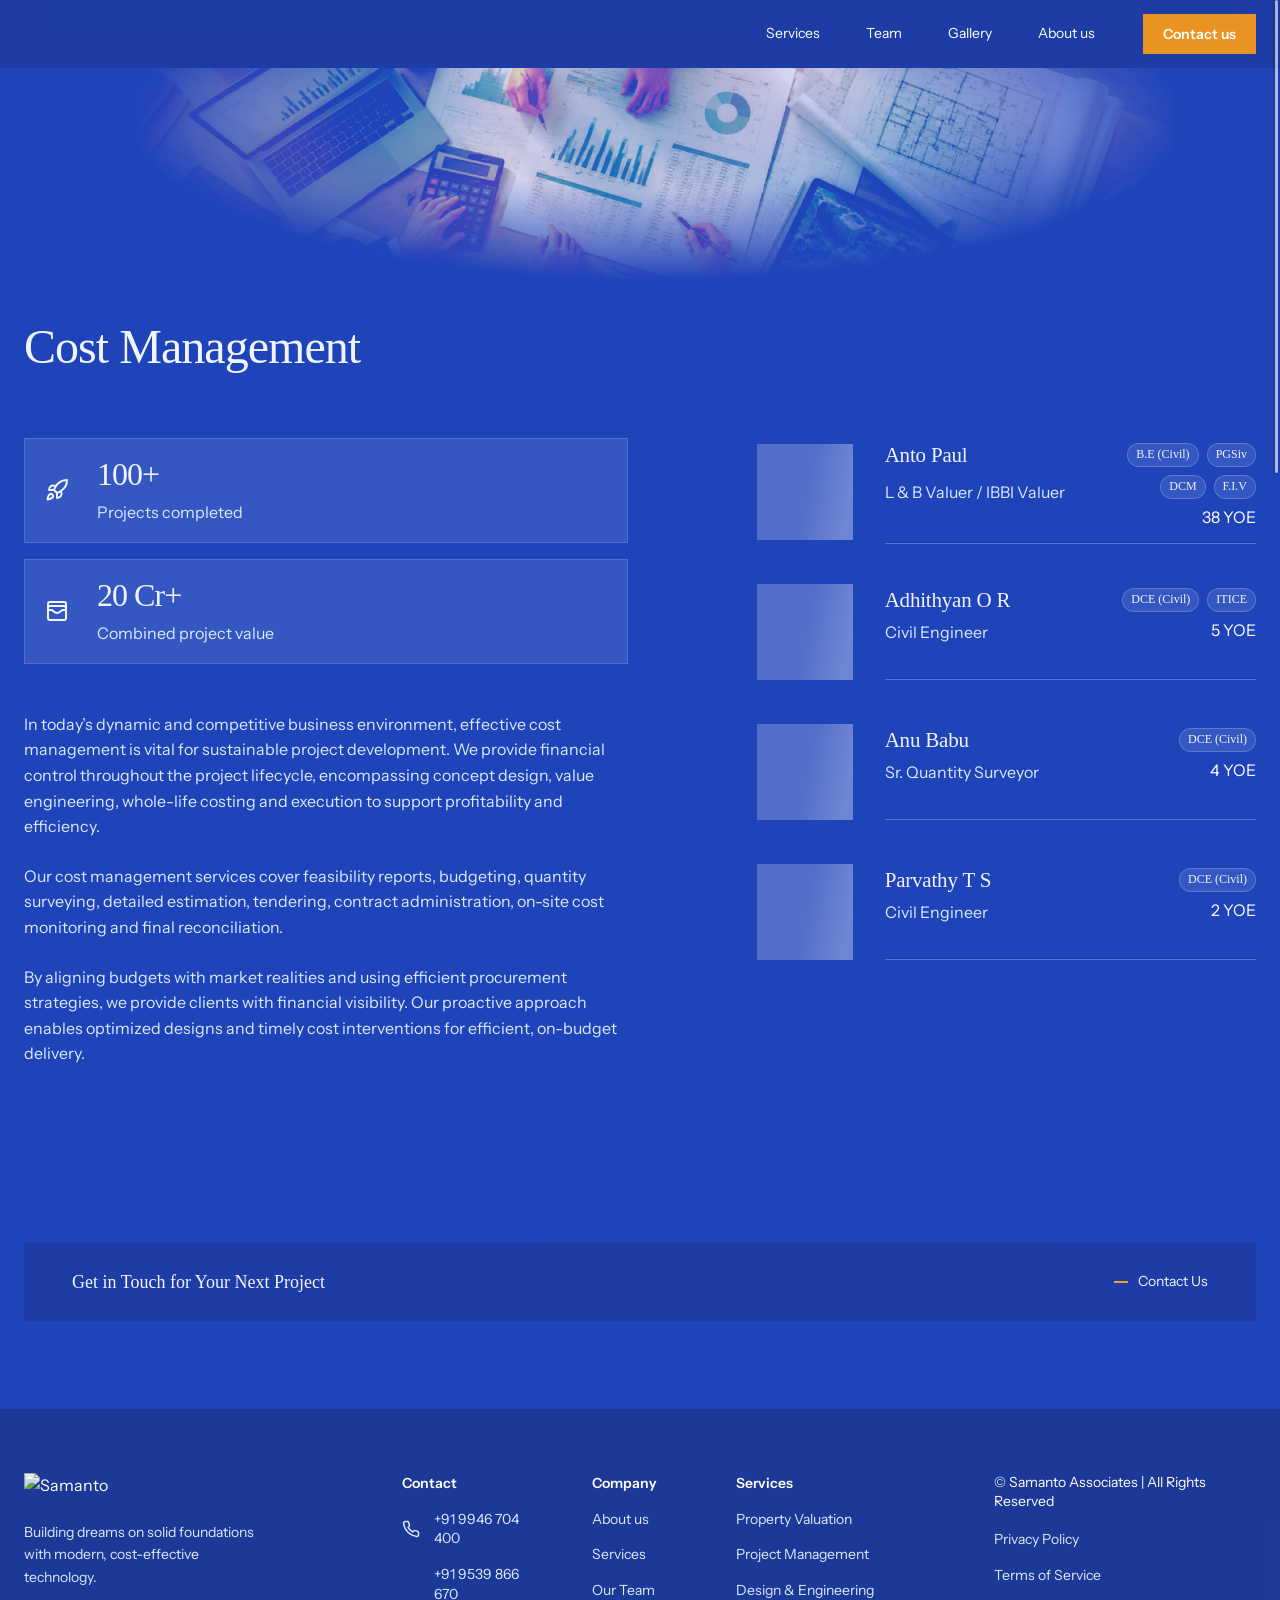
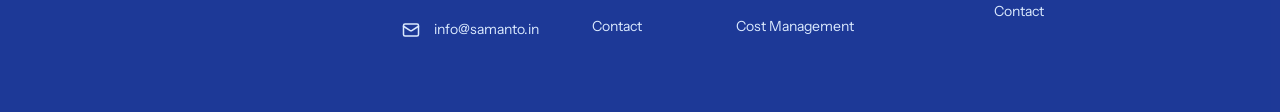
==== commit 6f1b254b: "feat: v2 services page" ====
--- a/services/cost-management.html
+++ b/services/cost-management.html
@@ -31,104 +31,104 @@
   <link rel="stylesheet" href="../css/services.css" />
   <script type="application/ld+json">{"@context":"https://schema.org","@type":"Service","name":"Cost Management","description":"Samanto Associates offers cost management, quantity surveying, estimating and contract administration to help keep projects transparent and on budget.","provider":{"@type":"Organization","name":"Samanto Associates Private Limited","url":"https://samanto.in/"},"areaServed":{"@type":"AdministrativeArea","name":"Kerala, India"},"url":"https://samanto.in/services/cost-management.html"}</script>
 </head>
-<body>
-  <header class="site-header">
+<body class="service-page service-cost-management">
+    <header class="site-header">
     <div class="header-inner wrap">
       <a class="brand" href="../index.html#home" aria-label="Samanto home"><img class="brand-mark" src="https://res.cloudinary.com/dq2erku8o/image/upload/v1792921349/Samanto/brand-mark.webp" alt="" /></a>
       <button class="menu-toggle" type="button" aria-expanded="false" aria-controls="primary-nav" aria-label="Open menu"><span></span><span></span><span></span></button>
       <nav id="primary-nav" class="primary-nav" aria-label="Main navigation">
-        <a href="../index.html#home">Home</a><a href="../index.html#about">About</a>
-        <div class="services-menu-wrap">
-          <button class="services-menu-toggle" type="button" aria-expanded="false" aria-controls="services-mega-menu">Services <svg class="icon services-menu-chevron" aria-hidden="true"><use href="../assets/icons.svg#i-chevron-down"/></svg></button>
-          <div id="services-mega-menu" class="services-mega-menu" hidden>
-            <div class="services-menu-heading"><strong>Explore our areas of expertise</strong></div>
-            <div class="services-menu-grid"><a class="services-menu-link" href="./property-valuation.html"><span class="services-menu-icon"><svg class="icon" aria-hidden="true"><use href="../assets/icons.svg#i-building-2"/></svg></span><span><strong>Property Valuation</strong><small>Independent valuations for informed decisions.</small></span></a>
-<a class="services-menu-link" href="./project-management.html"><span class="services-menu-icon"><svg class="icon" aria-hidden="true"><use href="../assets/icons.svg#i-clipboard-list"/></svg></span><span><strong>Project Management</strong><small>Coordinate delivery, time, quality and cost.</small></span></a>
-<a class="services-menu-link" href="./design-engineering.html"><span class="services-menu-icon"><svg class="icon" aria-hidden="true"><use href="../assets/icons.svg#i-ruler"/></svg></span><span><strong>Design &amp; Engineering Consultancy</strong><small>Practical, integrated engineering solutions.</small></span></a>
-<a class="services-menu-link" href="./cost-management.html"><span class="services-menu-icon"><svg class="icon" aria-hidden="true"><use href="../assets/icons.svg#i-calculator"/></svg></span><span><strong>Cost Management</strong><small>Clear financial oversight across each project.</small></span></a></div>
+        <a class="experience-nav-link" href="../index.html#services" data-open-panel="services">Services</a>
+        <a class="experience-nav-link" href="../index.html#team" data-open-panel="team">Team</a>
+        <a class="experience-nav-link" href="../index.html#home" data-open-panel="home" data-next-slide>Gallery</a>
+        <a class="experience-nav-link" href="../index.html#about" data-open-panel="about">About us</a>
+        <a class="button mobile-menu-contact" href="tel:+919946704400">Contact us</a>
+        <div class="mobile-menu-phone" aria-label="Call Samanto">
+          <div class="mobile-menu-phone-heading">
+            <span class="mobile-menu-phone-icon"><svg class="icon" aria-hidden="true"><use href="../assets/icons.svg#i-phone"/></svg></span>
+            <span><strong>Call us</strong></span>
           </div>
-        </div>
-        <a href="../index.html#team">Team</a><a href="../index.html#home">Gallery</a>
-        <a class="button mobile-menu-contact" href="#contact">Contact us</a>
-        <div class="mobile-menu-phone" aria-label="Call Samanto">
-          <div class="mobile-menu-phone-heading"><span class="mobile-menu-phone-icon"><svg class="icon" aria-hidden="true"><use href="../assets/icons.svg#i-phone"/></svg></span><span><strong>Call us</strong></span></div>
           <a href="tel:+919946704400"><span>+91 9946 704 400</span><small>Call</small></a>
           <a href="tel:+919539866670"><span>+91 9539 866 670</span><small>Call</small></a>
         </div>
       </nav>
-      <a class="button button--header" href="#contact">Contact us</a>
+      <a class="button button--header" href="tel:+919946704400"><span>Contact us</span></a>
     </div>
   </header>
-<main>
+<main class="service-main">
   <section id="home" class="hero-section service-hero">
     <div class="hero-inner wrap">
-      <img class="hero-media image-wipe" src="https://res.cloudinary.com/dq2erku8o/image/upload/v1792913652/Samanto/Services_04.webp" alt="Samanto Associates cost managers reviewing project plans and financial estimates." loading="eager" fetchpriority="high" />
       <div class="hero-copy">
         <h1>Cost Management</h1>
-        <p>Obtain strategic cost control for optimized budgets, financial transparency, and project value.</p>
-        <div class="button-row"><a class="button button--gold" href="#contact">Contact us <svg class="icon" aria-hidden="true"><use href="../assets/icons.svg#i-send"/></svg></a><a class="button button--ghost" href="#service-details">Learn more <svg class="icon" aria-hidden="true"><use href="../assets/icons.svg#i-arrow-right"/></svg></a></div>
       </div>
     </div>
   </section>
   <section id="service-details" class="section service-details-section wrap">
     <div class="service-overview">
-    <div class="service-detail-copy"><p class="lead">In today’s dynamic and competitive business environment, effective cost management is vital for sustainable project development. We provide financial control throughout the project lifecycle, encompassing concept design, value engineering, whole-life costing and execution to support profitability and efficiency.</p>
+<div class="service-overview-copy">
+<div class="stats-grid service-detail-stats"><article class="stat-card card fluent-hover"><div class="icon-badge"><svg class="icon" aria-hidden="true"><use href="../assets/icons.svg#i-rocket"/></svg></div><strong>100+</strong><span>Projects completed</span></article>
+      <article class="stat-card card fluent-hover"><div class="icon-badge"><svg class="icon" aria-hidden="true"><use href="../assets/icons.svg#i-wallet-cards"/></svg></div><strong>20 Cr+</strong><span>Combined project value</span></article></div>
+<div class="service-detail-copy"><p class="lead">In today’s dynamic and competitive business environment, effective cost management is vital for sustainable project development. We provide financial control throughout the project lifecycle, encompassing concept design, value engineering, whole-life costing and execution to support profitability and efficiency.</p>
       <p class="lead">Our cost management services cover feasibility reports, budgeting, quantity surveying, detailed estimation, tendering, contract administration, on-site cost monitoring and final reconciliation.</p>
       <p class="lead">By aligning budgets with market realities and using efficient procurement strategies, we provide clients with financial visibility. Our proactive approach enables optimized designs and timely cost interventions for efficient, on-budget delivery.</p></div>
-    <div class="stats-grid service-detail-stats"><article class="stat-card card"><div class="icon-badge"><svg class="icon" aria-hidden="true"><use href="../assets/icons.svg#i-rocket"/></svg></div><strong>100+</strong><span>Projects completed</span></article>
-      <article class="stat-card card"><div class="icon-badge"><svg class="icon" aria-hidden="true"><use href="../assets/icons.svg#i-wallet-cards"/></svg></div><strong>20 Cr+</strong><span>Combined project value</span></article></div>
-    </div>
-    <div class="service-team-block"><div class="eyebrow"><svg class="icon icon--thin" aria-hidden="true"><use href="../assets/icons.svg#i-landmark"/></svg>Team</div><h2 class="section-title">You will be working with.</h2><div class="service-team-grid"><article class="person-card service-team-card card card-reveal">
-      <div class="person-photo service-team-photo image-wipe"><img src="https://res.cloudinary.com/dq2erku8o/image/upload/v1792941916/Samanto/TeamMember_Anto.webp" alt="Anto Paul, L &amp; B Valuer / IBBI Valuer at Samanto Associates." loading="lazy" /></div>
+</div>
+<div class="service-team-block"><div class="service-team-grid"><article class="person-card service-team-card card card-reveal">
+      <div class="person-photo service-team-photo image-wipe"><span class="service-team-photo-tint" aria-hidden="true"></span><img src="https://res.cloudinary.com/dq2erku8o/image/upload/v1792941916/Samanto/TeamMember_Anto.webp" alt="Anto Paul, L &amp; B Valuer / IBBI Valuer at Samanto Associates." loading="lazy" /></div>
       <div class="service-team-info"><h3 class="card-title">Anto Paul</h3><p class="role">L &amp; B Valuer / IBBI Valuer</p><div class="qualifications"><span class="chip chip--highlight">38 YOE</span><span class="chip">B.E (Civil)</span><span class="chip">PGSiv</span><span class="chip">DCM</span><span class="chip">F.I.V</span></div></div>
     </article>
 <article class="person-card service-team-card card card-reveal">
-      <div class="person-photo service-team-photo image-wipe"><img src="https://res.cloudinary.com/dq2erku8o/image/upload/v1792941916/Samanto/TeamMember_Adhithyan.webp" alt="Adhithyan O R, Civil Engineer at Samanto Associates." loading="lazy" /></div>
+      <div class="person-photo service-team-photo image-wipe"><span class="service-team-photo-tint" aria-hidden="true"></span><img src="https://res.cloudinary.com/dq2erku8o/image/upload/v1792941916/Samanto/TeamMember_Adhithyan.webp" alt="Adhithyan O R, Civil Engineer at Samanto Associates." loading="lazy" /></div>
       <div class="service-team-info"><h3 class="card-title">Adhithyan O R</h3><p class="role">Civil Engineer</p><div class="qualifications"><span class="chip chip--highlight">5 YOE</span><span class="chip">DCE (Civil)</span><span class="chip">ITICE</span></div></div>
     </article>
 <article class="person-card service-team-card card card-reveal">
-      <div class="person-photo service-team-photo image-wipe"><img src="https://res.cloudinary.com/dq2erku8o/image/upload/v1792941916/Samanto/TeamMember_Anu.webp" alt="Anu Babu, Sr. Quantity Surveyor at Samanto Associates." loading="lazy" /></div>
+      <div class="person-photo service-team-photo image-wipe"><span class="service-team-photo-tint" aria-hidden="true"></span><img src="https://res.cloudinary.com/dq2erku8o/image/upload/v1792941916/Samanto/TeamMember_Anu.webp" alt="Anu Babu, Sr. Quantity Surveyor at Samanto Associates." loading="lazy" /></div>
       <div class="service-team-info"><h3 class="card-title">Anu Babu</h3><p class="role">Sr. Quantity Surveyor</p><div class="qualifications"><span class="chip chip--highlight">4 YOE</span><span class="chip">DCE (Civil)</span></div></div>
     </article>
 <article class="person-card service-team-card card card-reveal">
-      <div class="person-photo service-team-photo image-wipe"><img src="https://res.cloudinary.com/dq2erku8o/image/upload/v1792941916/Samanto/TeamMember_Parvathy.webp" alt="Parvathy T S, Civil Engineer at Samanto Associates." loading="lazy" /></div>
+      <div class="person-photo service-team-photo image-wipe"><span class="service-team-photo-tint" aria-hidden="true"></span><img src="https://res.cloudinary.com/dq2erku8o/image/upload/v1792941916/Samanto/TeamMember_Parvathy.webp" alt="Parvathy T S, Civil Engineer at Samanto Associates." loading="lazy" /></div>
       <div class="service-team-info"><h3 class="card-title">Parvathy T S</h3><p class="role">Civil Engineer</p><div class="qualifications"><span class="chip chip--highlight">2 YOE</span><span class="chip">DCE (Civil)</span></div></div>
     </article></div></div>
+</div>
   </section>
-  <section id="contact" class="section contact-section wrap">
-    <div class="contact-form-wrap card">
-      <div class="eyebrow"><svg class="icon icon--thin" aria-hidden="true"><use href="../assets/icons.svg#i-landmark"/></svg>Contact us</div>
-      <h2>Get in touch</h2>
-      <p class="lead">Let’s discuss your next project. Send us a message and we will get back to you as soon as possible.</p>
-      <form id="contact-form" class="contact-form" data-endpoint="../api/contact.php">
-        <label class="field field--wide">Name<input name="name" autocomplete="name" minlength="2" maxlength="100" required placeholder="John Mathew" /></label>
-        <label class="field">Phone<input name="phone" type="tel" autocomplete="tel" maxlength="30" placeholder="9946704400" /></label>
-        <label class="field">Email<input name="email" type="email" autocomplete="email" maxlength="254" required placeholder="johnmathew@gmail.com" /></label>
-        <label class="field field--wide">Subject<input name="subject" maxlength="120" required placeholder="How can we help you?" /></label>
-        <label class="field field--wide field--label-tone">Message<textarea name="message" rows="4" maxlength="5000" required placeholder="Your message here..."></textarea></label>
-        <input name="website" type="text" tabindex="-1" autocomplete="off" hidden />
-        <button class="button button--primary" type="submit">Send message <svg class="icon" aria-hidden="true"><use href="../assets/icons.svg#i-arrow-right"/></svg></button>
-        <p class="form-message" aria-live="polite"></p>
-      </form>
-    </div>
-    <aside class="contact-details card">
-      <div class="contact-block"><div class="icon-badge"><svg class="icon icon--thin" aria-hidden="true"><use href="../assets/icons.svg#i-map-pinned"/></svg></div><h3>Our Offices</h3>
-        <p>X/36, Pylappan Memorial Building, NH 544 Opp. Apollo Tyres, Perambra, Chalakudy, Thrissur, Kerala - 680689</p><a class="text-link" href="https://maps.app.goo.gl/M7X9tsSWeWZfEtVAA" target="_blank" rel="noreferrer">Open in maps</a>
-        <p>Poikayil Sam Nivas, Pulamon Post, Punalur Road, Kottarakara, Kollam, Kerala - 691531</p><a class="text-link" href="https://maps.app.goo.gl/ucUrEkNksyo1GbsC8" target="_blank" rel="noreferrer">Open in maps</a>
-      </div>
-      <div class="contact-block contact-block--links"><div class="icon-badge"><svg class="icon icon--thin" aria-hidden="true"><use href="../assets/icons.svg#i-phone"/></svg></div><h3>Phone</h3><a href="tel:+919946704400">+91 9946 704 400</a><a href="tel:+919539866670">+91 9539 866 670</a></div>
-      <div class="contact-block contact-block--links"><div class="icon-badge"><svg class="icon icon--thin" aria-hidden="true"><use href="../assets/icons.svg#i-mail"/></svg></div><h3>Email</h3><a class="contact-email" href="mailto:info@samanto.in">info@samanto.in</a></div>
-    </aside>
+    <section id="contact" class="service-contact-cta-section wrap">
+    <a class="team-contact-cta fluent-hover card-reveal" href="tel:+919946704400">
+      <span class="team-contact-message">Get in Touch for Your Next Project</span>
+      <span class="team-contact-action"><span class="team-contact-accent" aria-hidden="true"></span><span class="team-contact-label">Contact Us</span></span>
+    </a>
   </section>
 </main>
-  <footer class="site-footer">
+    <footer class="site-footer experience-footer">
     <div class="footer-main wrap">
-      <div class="footer-brand"><a class="brand" href="../index.html#home"><img class="brand-mark" src="https://res.cloudinary.com/dq2erku8o/image/upload/v1792921349/Samanto/brand-mark.webp" alt="Samanto" /></a><p>Building dreams on solid foundations with modern, cost-effective technology.</p></div>
-      <div class="footer-column footer-contact"><h3>Contact</h3><a href="tel:+919946704400"><svg class="icon" aria-hidden="true"><use href="../assets/icons.svg#i-phone"/></svg>+91 9946 704 400</a><a href="mailto:info@samanto.in"><svg class="icon" aria-hidden="true"><use href="../assets/icons.svg#i-mail"/></svg>info@samanto.in</a></div>
-      <div class="footer-column footer-company"><h3>Company</h3><a href="../index.html#about">About us</a><a href="../index.html#services">Services</a><a href="../index.html#team">Our team</a><a href="../index.html#home">Projects</a><a href="#contact">Contact</a></div>
-      <div class="footer-column footer-services"><h3>Services</h3><a href="./property-valuation.html">Property Valuation</a><a href="./project-management.html">Project Management</a><a href="./design-engineering.html">Design &amp; Engineering Consultancy</a><a href="./cost-management.html">Cost Management</a></div>
+      <div class="footer-brand">
+        <a class="brand" href="../index.html#home"><img class="brand-mark" src="https://res.cloudinary.com/dq2erku8o/image/upload/v1792921349/Samanto/brand-mark.webp" alt="Samanto" /></a>
+        <p>Building dreams on solid foundations with modern, cost-effective technology.</p>
+      </div>
+      <div class="footer-column footer-contact">
+        <h3>Contact</h3>
+        <a href="tel:+919946704400"><svg class="icon" aria-hidden="true"><use href="../assets/icons.svg#i-phone"/></svg>+91 9946 704 400</a>
+        <a href="tel:+919539866670"><span class="footer-icon-spacer" aria-hidden="true"></span>+91 9539 866 670</a>
+        <a href="mailto:info@samanto.in"><svg class="icon" aria-hidden="true"><use href="../assets/icons.svg#i-mail"/></svg>info@samanto.in</a>
+      </div>
+      <div class="footer-column footer-company">
+        <h3>Company</h3>
+        <a href="../index.html#about">About us</a>
+        <a href="../index.html#services">Services</a>
+        <a href="../index.html#team">Our Team</a>
+        <a href="mailto:info@samanto.in">Contact</a>
+      </div>
+      <div class="footer-column footer-services">
+        <h3>Services</h3>
+        <a href="./property-valuation.html">Property Valuation</a>
+        <a href="./project-management.html">Project Management</a>
+        <a href="./design-engineering.html">Design &amp; Engineering</a>
+        <a href="./cost-management.html">Cost Management</a>
+      </div>
+      <div class="footer-column footer-legal">
+        <p>© Samanto Associates | All Rights Reserved</p>
+        <a href="mailto:info@samanto.in?subject=Privacy%20policy">Privacy Policy</a>
+        <a href="mailto:info@samanto.in?subject=Terms%20of%20service">Terms of Service</a>
+        <a href="mailto:info@samanto.in">Contact</a>
+      </div>
     </div>
-    <div class="footer-bottom wrap"><span>© <span id="current-year"></span> SAMANTO Associates Pvt. Ltd.</span><div><a href="../index.html#team">Privacy policy</a><a href="../index.html#team">Terms of service</a></div></div>
   </footer>
 <div id="contact-toast" class="contact-toast" role="status" aria-live="polite" aria-atomic="true" hidden><span class="contact-toast-icon" aria-hidden="true"><svg viewBox="0 0 24 24"><path d="m5 12 4 4L19 6" /></svg></span><div id="contact-toast-message" class="contact-toast-copy"><strong>Thank you for reaching out</strong><p>We will get back to you soon.</p></div><button class="contact-toast-dismiss" type="button" aria-label="Dismiss notification">&times;</button></div>
 <script src="https://unpkg.com/lenis@1.3.27/dist/lenis.min.js" defer></script>
--- a/css/styles.css
+++ b/css/styles.css
@@ -71,7 +71,6 @@
     display: block;
     max-width: 100%;
     height: auto;
-    border-radius: var(--radius);
   }
   button,
   input,
@@ -369,31 +368,6 @@
     color: #fff;
     font-size: var(--fs-small);
     line-height: 1.65;
-  }
-  .nav-hover-indicator {
-    position: absolute;
-    top: 0;
-    left: 0;
-    z-index: 0;
-    padding: var(--s-4) var(--s-8);
-    border: 1px solid rgb(255 255 255 / 10%);
-    border-radius: var(--radius);
-    background: rgb(255 255 255 / 10%);
-    opacity: 0;
-    pointer-events: none;
-    transition:
-      transform 0.28s cubic-bezier(0.22, 1, 0.36, 1),
-      width 0.28s cubic-bezier(0.22, 1, 0.36, 1),
-      height 0.28s cubic-bezier(0.22, 1, 0.36, 1),
-      opacity 0.16s ease;
-  }
-  .nav-hover-indicator.is-visible {
-    opacity: 1;
-  }
-  .primary-nav:not(.is-open) > a:not(.button--header),
-  .primary-nav:not(.is-open) .services-menu-wrap {
-    position: relative;
-    z-index: 1;
   }
   @media (min-width: 64rem) {
     .primary-nav {
@@ -1232,7 +1206,6 @@
   .footer-column {
     display: flex;
     flex-direction: column;
-    gap: var(--s-16);
     color: var(--on-blue-muted);
     font-size: var(--fs-small);
     line-height: 1.45;
@@ -1242,11 +1215,23 @@
     font-size: var(--fs-small);
     font-weight: 600;
     line-height: 1.5;
+    padding-left: 0.5rem;
+    padding-bottom: 0.5rem;
   }
   .footer-column a {
     display: flex;
     align-items: center;
-    gap: var(--s-8);
+    padding: 0.5rem;
+    transition: color 0.2s ease, background-color 0.2s ease;
+    gap: 0.875rem;
+  }
+  .site-footer a:hover,
+  .site-footer a:focus-visible {
+    background-color: rgb(255 255 255 / 8%);
+    color: #fff;
+  }
+  .footer-icon-spacer {
+    flex: 0 0 1.125rem;
   }
   .footer-contact {
     grid-column: span 3;
@@ -1308,6 +1293,35 @@
     opacity: 0;
     transform: translateY(0.5rem);
   }
+  @media (prefers-reduced-motion: no-preference) {
+    .js .card:not(.is-visible) {
+      opacity: 0;
+      transform: translateY(0.625rem);
+    }
+    .js .hero-copy .eyebrow:not(.is-visible),
+    .js .hero-copy h1:not(.is-visible),
+    .js .hero-copy > p:not(.is-visible),
+    .js .section .eyebrow:not(.is-visible),
+    .js .section-title:not(.is-visible),
+    .js .contact-form-wrap h2:not(.is-visible),
+    .js .service-detail-copy .lead:not(.is-visible),
+    .js .clients > p:not(.is-visible),
+    .js .about-content:not(.is-visible),
+    .js .team-intro > .lead:not(.is-visible),
+    .js .values-intro > .lead:not(.is-visible),
+    .js .contact-form-wrap > .lead:not(.is-visible),
+    .js .services-panel .experience-service,
+    .js .about-panel-title h2,
+    .js .about-image-interactive,
+    .js .about-panel-copy p,
+    .js .about-stats > div,
+    .js .team-panel-title h2,
+    .js .team-panel-title p,
+    .js .team-panel .experience-person,
+    .js .team-panel .team-contact-cta {
+      opacity: 0;
+    }
+  }
   .text-reveal,
   .eyebrow-reveal {
     opacity: 0;
@@ -1400,9 +1414,6 @@
     .contact-toast,
     .primary-nav,
     .menu-toggle span {
-      transition: none;
-    }
-    .nav-hover-indicator {
       transition: none;
     }
     .person-card:hover .person-photo img,
@@ -1504,12 +1515,14 @@
     max-width: 100rem;
   }
   .site-header .primary-nav {
-    gap: clamp(1.25rem, 3vw, 3rem);
+    gap: 1em;
     font-size: 0.875rem;
   }
   .site-header .primary-nav a {
+    padding: 0.5rem 1rem;
     color: #fff;
   }
+  
   .site-header .button--header {
     min-height: 2.5rem;
     padding: 0.5rem 1.25rem;
@@ -1517,6 +1530,47 @@
     border-radius: 0;
     background: #e99422;
     color: #fff;
+    --header-hover-x: 50%;
+    --header-hover-y: 50%;
+    --header-glow-opacity: 0;
+  }
+  .site-header .button--header::before {
+    z-index: 0;
+    background: radial-gradient(130px circle at var(--header-hover-x) var(--header-hover-y), rgb(255 255 255 / 0.28) 0, rgb(255 255 255 / 0.12) 34%, transparent 78%);
+    opacity: var(--header-glow-opacity);
+    transform: none;
+    transition: opacity 0.16s ease;
+  }
+  .site-header .button--header::after {
+    position: absolute;
+    z-index: 1;
+    inset: 0;
+    padding: 1px;
+    content: "";
+    pointer-events: none;
+    background: radial-gradient(110px circle at var(--header-hover-x) var(--header-hover-y), rgb(255 255 255 / 0.72) 0, rgb(255 255 255 / 0.28) 34%, transparent 78%);
+    opacity: var(--header-glow-opacity);
+    -webkit-mask: linear-gradient(#fff 0 0) content-box, linear-gradient(#fff 0 0);
+    -webkit-mask-composite: xor;
+    mask: linear-gradient(#fff 0 0) content-box, linear-gradient(#fff 0 0);
+    mask-composite: exclude;
+    transition: opacity 0.16s ease;
+  }
+  .site-header .button--header > span {
+    position: relative;
+    z-index: 2;
+  }
+  .site-header .button--header:hover,
+  .site-header .button--header:focus-visible {
+    --header-glow-opacity: 1;
+    --button-hover-fill: transparent;
+    color: #fff;
+  }
+
+  .site-header a:hover,
+  .site-header a:focus-visible {
+    background-color: rgb(255 255 255 / 5%);
+    color: #fff;
   }
   .site-header .brand-mark {
     height: 2rem;
@@ -1527,13 +1581,86 @@
     }
     .site-header .primary-nav {
       margin-left: auto;
-      margin-right: clamp(1.5rem, 2.5vw, 3rem);
+      margin-right: clamp(1.5rem, 2rem, 3rem);
     }
   }
   .experience-app {
     min-height: 100svh;
     background: linear-gradient(45deg, #2557c3 0%, #1f44ba 22%, #1f44ba 73%, #1835aa 100%);
     color: #f3f5ff;
+  }
+  body.has-luxury-cursor,
+  body.has-luxury-cursor * {
+    cursor: none;
+  }
+  body.has-luxury-cursor :is(a, button, [role="button"]) {
+    cursor: none !important;
+  }
+  body.has-luxury-cursor .site-footer a {
+    cursor: none !important;
+  }
+  body.has-luxury-cursor :is(input:not([type="button"]):not([type="submit"]), textarea, [contenteditable="true"]) {
+    cursor: text !important;
+  }
+  .fluent-pointer-overlay {
+    position: fixed;
+    z-index: 9999;
+    top: 0;
+    left: 0;
+    width: 0;
+    height: 0;
+    overflow: hidden;
+    background: radial-gradient(120px circle at var(--target-x, 50%) var(--target-y, 50%), rgb(225 243 255 / 0.04) 0, rgb(211 237 255 / 0.018) 36%, transparent 78%);
+    opacity: 0;
+    pointer-events: none;
+    transition: opacity 0.14s ease-out;
+  }
+  .fluent-pointer-overlay::after {
+    position: absolute;
+    inset: 0;
+    padding: 1px;
+    content: "";
+    background: radial-gradient(110px circle at var(--target-x, 50%) var(--target-y, 50%), rgb(220 242 255 / 0.12) 0, rgb(186 224 255 / 0.045) 34%, transparent 78%);
+    -webkit-mask: linear-gradient(#fff 0 0) content-box, linear-gradient(#fff 0 0);
+    -webkit-mask-composite: xor;
+    mask: linear-gradient(#fff 0 0) content-box, linear-gradient(#fff 0 0);
+    mask-composite: exclude;
+  }
+  .fluent-pointer-overlay.is-site-link-target {
+    background: radial-gradient(120px circle at var(--target-x, 50%) var(--target-y, 50%), rgb(225 243 255 / 0.065) 0, rgb(211 237 255 / 0.028) 36%, transparent 78%);
+  }
+  .fluent-pointer-overlay.is-site-link-target::after {
+    background: radial-gradient(110px circle at var(--target-x, 50%) var(--target-y, 50%), rgb(220 242 255 / 0.18) 0, rgb(186 224 255 / 0.07) 34%, transparent 78%);
+  }
+  .fluent-pointer-overlay.is-visible {
+    opacity: 1;
+  }
+  .luxury-cursor {
+    position: fixed;
+    z-index: 10000;
+    top: 0;
+    left: 0;
+    width: 0.75rem;
+    height: 0.75rem;
+    border: 1px solid rgb(240 246 255 / 0.62);
+    border-radius: 50%;
+    background: rgb(240 246 255 / 0.16);
+    box-shadow: 0 0 1rem rgb(220 237 255 / 0.14);
+    backdrop-filter: blur(2px);
+    -webkit-backdrop-filter: blur(2px);
+    opacity: 0;
+    pointer-events: none;
+    transform: translate3d(var(--cursor-x, -2rem), var(--cursor-y, -2rem), 0) translate(-50%, -50%);
+    transition: opacity 0.18s ease;
+    will-change: transform;
+  }
+  .luxury-cursor.is-visible {
+    opacity: 1;
+  }
+  .luxury-cursor.is-on-interactive {
+    visibility: hidden;
+    opacity: 0;
+    transition: none;
   }
   .experience-stage {
     display: flex;
@@ -1542,9 +1669,6 @@
     flex-direction: column;
     padding-top: var(--header-h);
     overflow: hidden;
-  }
-  .experience-app:not(.is-hero-ready) .experience-stage {
-    visibility: hidden;
   }
   .experience-panel {
     position: relative;
@@ -1574,6 +1698,8 @@
   .experience-panel-toggle {
     --title-fill-opacity: 0.1;
     position: relative;
+    isolation: isolate;
+    overflow: hidden;
     display: flex;
     min-height: calc(3rem + 1.15rem);
     flex: 0 0 auto;
@@ -1589,9 +1715,12 @@
     cursor: pointer;
     backdrop-filter: blur(20px);
     -webkit-backdrop-filter: blur(20px);
+    transition:
+      background-color 0.22s ease,
+      box-shadow 0.22s ease;
   }
   .services-panel > .experience-panel-toggle {
-    --title-fill-opacity: 0.1;
+    --title-fill-opacity: 0.2;
   }
   .about-panel > .experience-panel-toggle {
     --title-fill-opacity: 0.15;
@@ -1599,14 +1728,49 @@
   .team-panel > .experience-panel-toggle {
     --title-fill-opacity: 0.25;
   }
-  .experience-panel-toggle::after {
+  .fluent-hover {
+    --hover-x: 50%;
+    --hover-y: 50%;
+    position: relative;
+    isolation: isolate;
+    overflow: hidden;
+  }
+  .fluent-hover::after {
     position: absolute;
     z-index: 1;
-    border: 1px solid transparent;
-    border-image: linear-gradient(90deg, rgb(255 255 255 / 0.04) 0%, rgb(255 255 255 / 0.4) 9%, rgb(255 255 255 / 0.16) 91%, rgb(255 255 255 / 0.04) 100%) 1;
+    content: "";
+    inset: 0;
+    padding: 1px;
+    pointer-events: none;
+    background: radial-gradient(360px circle at var(--hover-x) var(--hover-y), rgb(220 242 255 / 0.48) 0, rgb(186 224 255 / 0.22) 28%, rgb(255 255 255 / 0.055) 54%, transparent 78%);
+    opacity: 0;
+    -webkit-mask: linear-gradient(#fff 0 0) content-box, linear-gradient(#fff 0 0);
+    -webkit-mask-composite: xor;
+    mask: linear-gradient(#fff 0 0) content-box, linear-gradient(#fff 0 0);
+    mask-composite: exclude;
+    transition: opacity 0.16s ease;
+  }
+  .fluent-hover::before {
+    position: absolute;
+    z-index: 0;
     content: "";
     inset: 0;
     pointer-events: none;
+    background: radial-gradient(420px circle at var(--hover-x) var(--hover-y), rgb(225 243 255 / 0.14) 0, rgb(211 237 255 / 0.075) 30%, rgb(222 239 255 / 0.025) 55%, transparent 78%);
+    opacity: 0;
+    transition: opacity 0.16s ease;
+  }
+  .fluent-hover > * {
+    position: relative;
+    z-index: 2;
+  }
+  .fluent-hover:hover::after,
+  .fluent-hover:focus-visible::after {
+    opacity: 1;
+  }
+  .fluent-hover:hover::before,
+  .fluent-hover:focus-visible::before {
+    opacity: 1;
   }
   .panel-open-icon {
     width: 1.25rem;
@@ -1617,6 +1781,19 @@
   .experience-panel-toggle:hover .panel-open-icon,
   .experience-panel-toggle:focus-visible .panel-open-icon {
     transform: translate(0.2rem, -0.2rem);
+  }
+  .experience-panel.is-scroll-title-reveal > .experience-panel-toggle {
+    animation: accordion-title-rise 0.34s cubic-bezier(0.2, 0.72, 0.18, 1) both !important;
+  }
+  @keyframes accordion-title-rise {
+    from {
+      opacity: 0.72;
+      transform: translateY(0.6rem);
+    }
+    to {
+      opacity: 1;
+      transform: translateY(0);
+    }
   }
   .experience-panel-toggle:focus-visible,
   .hero-slide-controls button:focus-visible,
@@ -1646,7 +1823,25 @@
     transition-delay: 0s;
   }
   .content-panel .experience-panel-content {
+    position: relative;
     background: transparent;
+  }
+  .content-panel .experience-panel-content::before {
+    position: absolute;
+    z-index: 0;
+    inset: 0;
+    content: "";
+    pointer-events: none;
+    background: radial-gradient(circle 14rem at var(--section-cursor-x, 50%) var(--section-cursor-y, 50%), rgb(220 237 255 / 0.07) 0%, rgb(220 237 255 / 0.055) 30%, rgb(211 230 255 / 0.032) 58%, rgb(211 230 255 / 0.012) 82%, transparent 100%);
+    opacity: 0;
+    transition: opacity 0.55s ease-out;
+  }
+  .content-panel .experience-panel-content.is-pointer-active::before {
+    opacity: 1;
+  }
+  .content-panel .experience-panel-content > * {
+    position: relative;
+    z-index: 1;
   }
   .experience-app[data-active="home"] .content-panel {
     background: transparent;
@@ -1697,6 +1892,7 @@
     bottom: auto;
     left: 0;
     height: 100svh;
+    pointer-events: none;
   }
   .hero-slide {
     margin: 0;
@@ -1713,6 +1909,17 @@
   .experience-app.is-hero-ready .hero-slide.is-active img {
     animation: hero-art-reveal 1.45s cubic-bezier(0.2, 0.72, 0.18, 1) both;
     will-change: clip-path, transform;
+  }
+  @media (prefers-reduced-motion: no-preference) {
+    .js .experience-app[data-active="home"]:not(.is-hero-ready) .hero-slide.is-active img {
+      visibility: hidden;
+    }
+    .js .experience-app[data-active="home"]:not(.is-hero-ready) .hero-message h1,
+    .js .experience-app[data-active="home"]:not(.is-hero-ready) .hero-message > p,
+    .js .experience-app[data-active="home"]:not(.is-hero-ready) .hero-clients,
+    .js .experience-app[data-active="home"]:not(.is-hero-ready) .hero-slide-controls {
+      opacity: 0;
+    }
   }
   @keyframes hero-art-reveal {
     from {
@@ -1821,13 +2028,14 @@
     display: grid;
     gap: 0.65rem;
     transform: none;
+    pointer-events: auto;
   }
   .experience-app.is-hero-ready[data-active="home"] .hero-slide-controls {
     animation: hero-element-enter 0.7s cubic-bezier(0.2, 0.72, 0.18, 1) .5s both;
   }
   .hero-slide-controls button {
-    width: 0.375rem;
-    height: 0.375rem;
+    width: 0.5rem;
+    height: 0.1875rem;
     padding: 0;
     border: 0;
     border-radius: 0.08rem;
@@ -1876,18 +2084,67 @@
     }
   }
   .experience-app.is-page-intro .services-panel > .experience-panel-toggle {
-    animation: hero-element-enter 0.62s cubic-bezier(0.2, 0.72, 0.18, 1) 0.8s both;
+    animation: hero-element-enter 0.42s cubic-bezier(0.2, 0.72, 0.18, 1) 0.08s both;
   }
   .experience-app.is-page-intro .about-panel > .experience-panel-toggle {
-    animation: hero-element-enter 0.62s cubic-bezier(0.2, 0.72, 0.18, 1) 0.9s both;
+    animation: hero-element-enter 0.42s cubic-bezier(0.2, 0.72, 0.18, 1) 0.16s both;
   }
   .experience-app.is-page-intro .team-panel > .experience-panel-toggle {
-    animation: hero-element-enter 0.62s cubic-bezier(0.2, 0.72, 0.18, 1) 1s both;
-  }
-  .experience-panel.is-first-entry .services-panel-heading,
-  .experience-panel.is-first-entry .about-panel-title,
-  .experience-panel.is-first-entry .team-panel-title {
+    animation: hero-element-enter 0.42s cubic-bezier(0.2, 0.72, 0.18, 1) 0.24s both;
+  }
+  .services-panel.is-entering .services-panel-heading,
+  .about-panel.is-entering .about-panel-title h2 {
+    animation: section-title-enter 0.75s cubic-bezier(0.2, 0.72, 0.18, 1) 0.04s both;
+  }
+  .about-panel.is-entering .about-image-interactive {
+    animation: hero-element-enter 0.7s cubic-bezier(0.2, 0.72, 0.18, 1) 0.2s both;
+  }
+  .about-panel.is-entering .about-panel-copy p,
+  .about-panel.is-entering .about-stats > div {
+    animation: hero-element-enter 0.7s cubic-bezier(0.2, 0.72, 0.18, 1) both;
+  }
+  .about-panel.is-entering .about-panel-copy p:nth-child(1) {
+    animation-delay: 0.2s;
+  }
+  .about-panel.is-entering .about-panel-copy p:nth-child(2) {
+    animation-delay: 0.3s;
+  }
+  .about-panel.is-entering .about-panel-copy p:nth-child(3) {
+    animation-delay: 0.4s;
+  }
+  .about-panel.is-entering .about-stats > div:nth-child(1) { animation-delay: 0.5s; }
+  .about-panel.is-entering .about-stats > div:nth-child(2) { animation-delay: 0.6s; }
+  .about-panel.is-entering .about-stats > div:nth-child(3) { animation-delay: 0.7s; }
+  .about-panel.is-entering .about-stats > div:nth-child(4) {
+    animation-delay: 1.04s;
+  }
+  .services-panel.is-entering .experience-service {
+    animation: hero-element-enter 0.72s cubic-bezier(0.2, 0.72, 0.18, 1) both;
+  }
+  .services-panel.is-entering .experience-service:nth-child(1) { animation-delay: 0.12s; }
+  .services-panel.is-entering .experience-service:nth-child(2) { animation-delay: 0.26s; }
+  .services-panel.is-entering .experience-service:nth-child(3) { animation-delay: 0.4s; }
+  .services-panel.is-entering .experience-service:nth-child(4) { animation-delay: 0.54s; }
+  .team-panel.is-entering .team-panel-title h2 {
     animation: section-title-enter 0.95s cubic-bezier(0.2, 0.72, 0.18, 1) 0.18s both;
+  }
+  .team-panel.is-entering .team-panel-title p {
+    animation: hero-element-enter 0.75s cubic-bezier(0.2, 0.72, 0.18, 1) 0.32s both;
+  }
+  .team-panel.is-entering .experience-person {
+    animation: section-title-enter 0.95s cubic-bezier(0.2, 0.72, 0.18, 1) 0.18s both;
+  }
+  .team-panel.is-entering .experience-person:nth-child(2) {
+    animation-delay: 0.3s;
+  }
+  .team-panel.is-entering .experience-person:nth-child(3) {
+    animation-delay: 0.42s;
+  }
+  .team-panel.is-entering .experience-person:nth-child(4) {
+    animation-delay: 0.54s;
+  }
+  .team-panel.is-entering .team-contact-cta {
+    animation: hero-element-enter 0.75s cubic-bezier(0.2, 0.72, 0.18, 1) 0.5s both;
   }
 
   .services-panel .experience-panel-content {
@@ -1901,7 +2158,6 @@
   }
   .service-rows {
     grid-column: 4 / span 9;
-    padding-top: 1rem;
   }
   .services-panel-heading h2,
   .about-panel-title h2,
@@ -1925,6 +2181,9 @@
     min-width: 0;
   }
   .experience-service {
+    --service-image: none;
+    position: relative;
+    overflow: hidden;
     display: grid;
     min-height: 6.5rem;
     grid-template-columns: 2rem minmax(11rem, 1.1fr) minmax(12rem, 1fr) minmax(5rem, 0.38fr);
@@ -1933,8 +2192,53 @@
     padding: 2.5rem 0;
     border-bottom: 1px solid rgb(255 255 255 / 0.34);
   }
+  .experience-service::before {
+    position: absolute;
+    z-index: 0;
+    inset: 0;
+    background-image: var(--service-image);
+    background-position: center;
+    background-size: cover;
+    clip-path: inset(50% 0);
+    content: "";
+    opacity: 0;
+    mix-blend-mode: soft-light;
+    transition:
+      clip-path 0.65s cubic-bezier(0.22, 1, 0.36, 1),
+      opacity 0.2s ease;
+  }
+  .experience-service:hover::before,
+  .experience-service:focus-visible::before {
+    clip-path: inset(0);
+    opacity: 0.15;
+  }
+  .experience-service > * {
+    position: relative;
+    z-index: 1;
+  }
+  .experience-service {
+    color: #fff;
+    cursor: pointer;
+  }
+  .experience-service:focus-visible {
+    outline: 2px solid #f3a02d;
+    outline-offset: -2px;
+  }
+  .experience-service:nth-child(1) {
+    --service-image: url("../assets/services/property-valuation.jpg");
+  }
+  .experience-service:nth-child(2) {
+    --service-image: url("../assets/services/project-management.jpg");
+    padding-top: 2.5rem;
+  }
+  .experience-service:nth-child(3) {
+    --service-image: url("../assets/services/design-engineering.jpg");
+  }
+  .experience-service:nth-child(4) {
+    --service-image: url("../assets/services/cost-management.jpg");
+  }
   .experience-service:first-child {
-    padding-top: 0;
+    padding-top: 1rem;
   }
   .experience-service:last-child {
     border-bottom: 0;
@@ -1955,22 +2259,30 @@
     margin-top: 0.5rem;
     object-fit: contain;
   }
-  .experience-service a {
+  .experience-service .service-link {
     display: inline-flex;
+    width: fit-content;
     flex-direction: column;
     align-items: flex-start;
     gap: 0.6rem;
     color: #fff;
     font-size: 0.875rem;
-  }
-  .experience-service a::after {
+    font-weight: 600;
+  }
+  .experience-service .service-link::after {
     width: 1.35rem;
     height: 0.2rem;
     background: #f3a02d;
     content: "";
+    transition: width 0.65s cubic-bezier(0.22, 1, 0.36, 1);
+  }
+  .experience-service:hover .service-link::after,
+  .experience-service:focus-visible .service-link::after {
+    width: 100%;
   }
 
   .about-panel .experience-panel-content {
+    position: relative;
     display: grid;
     grid-template-columns: repeat(12, minmax(0, 1fr));
     gap: var(--grid-gutter, 2rem);
@@ -1995,13 +2307,70 @@
     margin-top: 1.2rem;
     font-size: 0.875rem;
   }
+  .about-image-interactive,
+  .team-image-interactive {
+    --image-hover-x: 50%;
+    --image-hover-y: 50%;
+    --image-glow-opacity: 0;
+    position: relative;
+    isolation: isolate;
+    overflow: hidden;
+    width: 100%;
+    transform: perspective(60rem) rotateX(var(--image-tilt-y, 0deg)) rotateY(var(--image-tilt-x, 0deg));
+    transform-style: preserve-3d;
+    transition: transform 0.3s cubic-bezier(0.2, 0.72, 0.18, 1);
+    will-change: transform;
+  }
+  .about-image-interactive {
+    margin-top: 2.5rem;
+  }
+  .team-image-interactive {
+    aspect-ratio: 1;
+  }
+  .about-image-interactive::before,
+  .about-image-interactive::after,
+  .team-image-interactive::before,
+  .team-image-interactive::after {
+    position: absolute;
+    z-index: 1;
+    inset: 0;
+    content: "";
+    pointer-events: none;
+    opacity: var(--image-glow-opacity);
+    transition: opacity 0.2s ease;
+  }
+  .about-image-interactive::before,
+  .team-image-interactive::before {
+    background: radial-gradient(42rem circle at var(--image-hover-x) var(--image-hover-y), rgb(225 243 255 / 0.11) 0, rgb(211 237 255 / 0.045) 36%, transparent 74%);
+  }
+  .about-image-interactive::after,
+  .team-image-interactive::after {
+    padding: 1px;
+    background: radial-gradient(24rem circle at var(--image-hover-x) var(--image-hover-y), rgb(220 242 255 / 0.58) 0, rgb(186 224 255 / 0.25) 34%, transparent 78%);
+    -webkit-mask: linear-gradient(#fff 0 0) content-box, linear-gradient(#fff 0 0);
+    -webkit-mask-composite: xor;
+    mask: linear-gradient(#fff 0 0) content-box, linear-gradient(#fff 0 0);
+    mask-composite: exclude;
+  }
+  .about-image-interactive:hover,
+  .about-image-interactive:focus-within,
+  .team-image-interactive:hover,
+  .team-image-interactive:focus-within {
+    --image-glow-opacity: 1;
+  }
+  .about-panel-image {
+    display: block;
+    width: 100%;
+    object-fit: cover;
+  }
   .about-panel-copy {
-    padding: 0 1.5rem;
+    padding: 0;
   }
   .about-panel-copy p {
     margin-bottom: 1rem;
-    font-size: 1rem;
-    line-height: 1.6;
+    color: #f0f6ff;
+    font: 400 1rem/1.6 var(--font-sans);
+    letter-spacing: 0;
   }
   .about-panel-copy p:last-child {
     margin-bottom: 0;
@@ -2010,20 +2379,43 @@
     padding-left: 1rem;
   }
   .about-stats > div {
+    position: relative;
+    isolation: isolate;
+    overflow: hidden;
     display: grid;
     grid-template-columns: minmax(5rem, 0.7fr) 1fr;
-    align-items: start;
-    gap: 0.75rem;
-    padding: 0 0 0.8rem;
-    margin-bottom: 0.8rem;
+    align-items: center;
+    gap: 1rem;
+    padding: 1rem 0 2rem;
     border-bottom: 1px solid rgb(255 255 255 / 0.34);
+  }
+  .about-stats > div::before {
+    position: absolute;
+    z-index: 0;
+    inset: 0;
+    content: "";
+    background: rgb(26 26 46 / 7%);
+    transform: scaleY(0);
+    transform-origin: center;
+    transition: transform 0.58s cubic-bezier(0.22, 1, 0.36, 1);
+  }
+  .about-stats > div > * {
+    position: relative;
+    z-index: 1;
+  }
+  .about-stats > div:hover::before,
+  .about-stats > div:focus-within::before {
+    transform: scaleY(1);
+  }
+  .about-stats > div:first-child {
+    padding-top: 0;
   }
   .about-stats > div:last-child {
     margin-bottom: 0;
     border-bottom: 0;
   }
   .about-stats strong {
-    font: 500 1.5rem/1.1 var(--font-serif);
+    font: 500 2rem/1.1 var(--font-serif);
   }
   .about-stats span {
     font-size: 0.875rem;
@@ -2056,45 +2448,50 @@
     display: grid;
     min-width: 0;
     grid-template-columns: repeat(4, minmax(0, 1fr));
-    gap: 1rem;
+    padding-top: 0.25rem;
+    gap: 2rem;
   }
   .experience-person {
     min-width: 0;
-    padding-bottom: 1rem;
+    padding-bottom: 1.5rem;
     border-bottom: 1px solid rgb(255 255 255 / 0.65);
   }
-  .experience-person > img {
+  .team-image-interactive {
     width: 100%;
     aspect-ratio: 1;
-    border: 1px solid rgb(255 255 255 / 0.24);
     background: rgb(255 255 255 / 0.15);
+  }
+  .team-image-interactive img {
+    display: block;
+    width: 100%;
+    height: 100%;
     object-fit: cover;
     object-position: center top;
   }
   .experience-person h3 {
-    margin-top: 0.8rem;
+    margin-top: 1.5rem;
     color: #e8ecff;
     font-size: 1.5rem;
     line-height: 1.2;
   }
   .experience-person > p {
     min-height: 2.5rem;
-    margin-top: 0.25rem;
+    margin-top: 0.375rem;
     font-size: 0.875rem;
     line-height: 1.4;
   }
-  .experience-person > div {
+  .experience-person > div:not(.team-image-interactive) {
     display: flex;
     flex-wrap: wrap;
     gap: 0.35rem;
     margin-top: 0.55rem;
   }
   .experience-person > div span {
-    padding: 0.25rem 0.6rem;
+    padding: 0.25rem 0.675rem;
     border: 1px solid rgb(255 255 255 / 0.24);
     border-radius: 2rem;
     background: rgb(255 255 255 / 0.1);
-    font: 400 0.875rem/1.2 var(--font-serif);
+    font: 400 0.75rem/1.2 var(--font-serif);
   }
   .experience-app[data-active="team"] .experience-stage {
     height: auto;
@@ -2106,20 +2503,80 @@
   }
   .experience-app[data-active="team"] .team-panel {
     min-height: 32rem;
-    flex: 0 0 32rem;
+    flex: 0 0 auto;
     overflow: visible;
   }
   .experience-app[data-active="team"] .team-panel .experience-panel-content {
     overflow: visible;
+  }
+  .team-contact-cta {
+    grid-column: 1 / -1;
+    display: flex;
+    align-items: center;
+    justify-content: space-between;
+    gap: 1.25rem;
+    margin: 3.5rem 0 3rem;
+    padding: 1.5rem 3rem;
+    border: 0;
+    background: rgb(26 26 46 / 15%);
+    color: #f3f5ff;
+    text-decoration: none;
+  }
+  .team-contact-message {
+    font: 400 1.125rem/1.875rem var(--font-serif);
+  }
+  .team-contact-action {
+    display: inline-flex;
+    flex: 0 0 auto;
+    align-items: center;
+    gap: 0.6rem;
+    font: 400 0.875rem/1.2 var(--font-sans);
+  }
+  .team-contact-accent {
+    width: 0.875rem;
+    height: 0.125rem;
+    background: #f4a22c;
+    transition: width 0.2s cubic-bezier(0.2, 0.72, 0.18, 1);
+  }
+  .team-contact-cta:hover .team-contact-label,
+  .team-contact-cta:focus-visible .team-contact-label {
+    font-weight: 600;
+  }
+  .team-contact-cta:hover .team-contact-accent,
+  .team-contact-cta:focus-visible .team-contact-accent {
+    width: 1.5rem;
+  }
+  .team-contact-cta:focus-visible {
+    outline: 2px solid #f4a22c;
+    outline-offset: -3px;
   }
   .experience-footer {
     position: relative;
     z-index: 1;
-    padding-top: 3rem;
-    background: linear-gradient(45deg, #2557c3 0%, #1f44ba 22%, #1f44ba 73%, #1835aa 100%);
+    padding: 4rem 0;
+    background: rgb(26 26 46 / 25%);
   }
   .experience-footer .footer-main {
     max-width: 100rem;
+    grid-template-columns: minmax(0, 2.25fr) minmax(0, 1.05fr) minmax(0, 0.75fr) minmax(0, 1.5fr) minmax(0, 1.8fr);
+    gap: clamp(1rem, 2.5vw, 2rem);
+    padding-bottom: 0;
+  }
+  .experience-footer .footer-brand,
+  .experience-footer .footer-contact,
+  .experience-footer .footer-company,
+  .experience-footer .footer-services,
+  .experience-footer .footer-legal {
+    grid-column: auto;
+  }
+  .experience-footer .footer-brand p {
+    max-width: 15rem;
+    margin-top: 0.5rem;
+    font-size: 0.875rem;
+  }
+  .experience-footer .footer-column {
+    font-size: 0.875rem;
+    line-height: 1.4;
   }
   .experience-panel-content {
     scrollbar-width: none;
@@ -2129,10 +2586,32 @@
   }
   .experience-footer .footer-column h3 {
     color: #fff;
-    font-size: 1rem;
-  }
-  .experience-footer .footer-bottom {
-    max-width: 100rem;
+    font-size: 0.875rem;
+    font-family: var(--font-sans);
+  }
+  .experience-footer .footer-legal > p {
+    margin-bottom: 0.15rem;
+    color: #fff;
+    font-size: 0.875rem;
+    padding-left: 0.5rem;
+    padding-bottom: 0.5rem;
+  }
+  .experience-footer .footer-legal a {
+    display: block;
+  }
+  @media (max-width: 56.25rem) {
+    .experience-footer .footer-main {
+      grid-template-columns: repeat(2, minmax(0, 1fr));
+    }
+    .experience-footer .footer-brand,
+    .experience-footer .footer-services,
+    .experience-footer .footer-legal {
+      grid-column: 1 / -1;
+    }
+    .experience-footer .footer-contact,
+    .experience-footer .footer-company {
+      grid-column: auto;
+    }
   }
   .footer-message-form {
     margin-top: 0.4rem;
@@ -2383,7 +2862,7 @@
       grid-column: 2 / 3;
       font-size: 0.875rem;
     }
-    .experience-service a {
+    .experience-service .service-link {
       grid-column: 3;
       grid-row: 1 / span 2;
     }
@@ -2426,9 +2905,9 @@
     .experience-footer .footer-brand {
       grid-column: 1 / -1;
     }
-    .experience-footer .footer-bottom {
-      flex-direction: column;
-      gap: 1rem;
+    .experience-footer .footer-services,
+    .experience-footer .footer-legal {
+      grid-column: 1 / -1;
     }
   }
   @media (max-width: 24rem) {
@@ -2445,6 +2924,24 @@
   @media (prefers-reduced-motion: reduce) {
     .experience-panel,
     .experience-panel-content,
+    .experience-panel-toggle,
+    .fluent-hover,
+    .fluent-hover::before,
+    .fluent-hover::after,
+    .site-header .button--header::before,
+    .site-header .button--header::after,
+    .experience-service::before,
+    .experience-service .service-link::after,
+    .content-panel .experience-panel-content::before,
+    .fluent-pointer-overlay,
+    .about-image-interactive,
+    .about-image-interactive::before,
+    .about-image-interactive::after,
+    .team-image-interactive,
+    .team-image-interactive::before,
+    .team-image-interactive::after,
+    .luxury-cursor,
+    .about-stats > div::before,
     .hero-slide,
     .hero-slide-controls button,
     .panel-open-icon {
@@ -2466,9 +2963,17 @@
     .experience-app .services-panel > .experience-panel-toggle,
     .experience-app .about-panel > .experience-panel-toggle,
     .experience-app .team-panel > .experience-panel-toggle,
-    .experience-app .is-first-entry .services-panel-heading,
-    .experience-app .is-first-entry .about-panel-title,
-    .experience-app .is-first-entry .team-panel-title {
+    .experience-app .is-scroll-title-reveal > .experience-panel-toggle,
+    .experience-app .about-panel.is-entering .about-panel-title h2,
+    .experience-app .about-panel.is-entering .about-image-interactive,
+    .experience-app .about-panel.is-entering .about-panel-copy p,
+    .experience-app .about-panel.is-entering .about-stats > div,
+    .experience-app .services-panel.is-entering .services-panel-heading,
+    .experience-app .services-panel.is-entering .experience-service,
+    .experience-app .team-panel.is-entering .team-panel-title h2,
+    .experience-app .team-panel.is-entering .team-panel-title p,
+    .experience-app .team-panel.is-entering .experience-person,
+    .experience-app .team-panel.is-entering .team-contact-cta {
       animation: none !important;
     }
   }
--- a/css/services.css
+++ b/css/services.css
@@ -1,14 +1,117 @@
 @layer components {
-  /* Layout used only by the four standalone service pages. */
+  /* Standalone service pages share the home page's blue, grid and motion system. */
+  body.service-page {
+    background: var(--blue);
+    color: var(--on-blue);
+  }
+  .service-page .wrap {
+    width: calc(100% - var(--gutter));
+    max-width: 100rem;
+  }
+  body.service-page main.service-main {
+    position: relative;
+    isolation: isolate;
+    overflow: clip;
+    background-color: var(--blue);
+    padding-bottom: 2.5rem;
+  }
+  body.service-page main.service-main::before {
+    position: absolute;
+    z-index: -1;
+    inset: var(--header-h) 0 0;
+    content: "";
+    pointer-events: none;
+    background-position: top center;
+    background-repeat: no-repeat;
+    background-size: 100% auto;
+    mix-blend-mode: lighten;
+    opacity: 0.8;
+  }
+  body.service-page main.service-main::after {
+    position: absolute;
+    z-index: 0;
+    inset: 0;
+    content: "";
+    pointer-events: none;
+    background: radial-gradient(circle 14rem at var(--section-cursor-x, 50%) var(--section-cursor-y, 50%), rgb(220 237 255 / 7%) 0%, rgb(220 237 255 / 5.5%) 30%, rgb(211 230 255 / 3.2%) 58%, rgb(211 230 255 / 1.2%) 82%, transparent 100%);
+    opacity: 0;
+    transition: opacity 0.55s ease-out;
+  }
+  body.service-page main.service-main.is-pointer-active::after {
+    opacity: 1;
+  }
+  .service-main > .service-hero,
+  .service-main > .service-details-section,
+  .service-main > .service-contact-cta-section {
+    position: relative;
+    z-index: 1;
+  }
+  body.service-property-valuation main.service-main::before { background-image: url("../assets/services-bg/property-valuation.png"); }
+  body.service-project-management main.service-main::before { background-image: url("../assets/services-bg/project-management.png"); }
+  body.service-design-engineering main.service-main::before { background-image: url("../assets/services-bg/design-engineering.png"); }
+  body.service-cost-management main.service-main::before { background-image: url("../assets/services-bg/cost-management.png"); }
   .service-hero {
-    padding-bottom: var(--s-96);
-  }
-  .service-hero img {
-    object-fit: cover;
-    border-radius: 0.325rem;
+    position: relative;
+    min-height: 20rem;
+    padding: 20rem 0 0 0;
+    overflow: hidden;
+    background: transparent;
+    color: var(--on-blue);
+  }
+  .service-hero .hero-inner {
+    z-index: 1;
+  }
+  .service-hero .hero-media {
+    display: none;
+  }
+  .service-hero .hero-copy {
+    max-width: 64rem;
+    padding-top: 0;
+  }
+  .service-hero .hero-copy h1 {
+    margin: 0;
+    color: #f0f4ff;
+    font-size: 3rem;
+    font-weight: 400;
+    line-height: 1.12;
+    letter-spacing: -0.02em;
+  }
+  .service-hero .hero-copy p {
+    max-width: 48rem;
+    color: var(--on-blue-muted);
+  }
+  .service-page .service-details-section {
+    color: var(--on-blue);
+  }
+  .service-page .service-details-section .section-title,
+  .service-page .service-team-info .card-title {
+    color: #f0f4ff;
+  }
+  .service-page .service-details-section .lead,
+  .service-page .service-details-section .role {
+    color: var(--on-blue-muted);
+  }
+  .service-page .service-team-card .chip {
+    color: var(--on-blue);
+    border-color: rgb(255 255 255 / 20%);
+    border-radius: 2.5rem;
+    background: rgb(255 255 255 / 10%);
+    padding: 0.25rem 0.5rem;
+    font-family: var(--font-serif);
+    font-size: 0.75rem;
+    line-height: 1.15;
+  }
+  .service-page .service-team-card .chip--highlight {
+    color: #fff;
+    border: 0;
+    background: transparent;
+    padding: 0;
+    font-family: var(--font-sans);
+    font-size: 1rem;
+    line-height: 1.25;
   }
   .service-details-section {
-    padding-top: var(--s-96);
+    padding-top: var(--s-64);
     row-gap: var(--s-96);
     column-gap: var(--s-24);
   }
@@ -20,7 +123,14 @@
     grid-column: 1 / -1;
     grid-template-columns: repeat(12, minmax(0, 1fr));
     column-gap: var(--s-24);
-    row-gap: var(--s-48);
+    row-gap: var(--s-64);
+    min-width: 0;
+  }
+  .service-overview-copy {
+    display: grid;
+    grid-column: 1 / span 6;
+    gap: var(--s-48);
+    align-content: start;
     min-width: 0;
   }
 
@@ -31,78 +141,295 @@
     margin-top: 0;
   }
   .service-detail-copy {
-    grid-column: 1 / span 7;
+    grid-column: 1 / -1;
     max-width: 55rem;
+  }
+  .service-detail-copy .lead {
+    font-size: 1rem;
+    line-height: 1.6;
   }
   .service-detail-copy .lead + .lead {
     margin-top: var(--s-24);
   }
   .service-detail-stats {
-    grid-column: 9 / span 3;
+    grid-column: 1 / -1;
     grid-template-columns: 1fr;
     gap: var(--s-16);
     align-content: start;
     margin-top: 0;
   }
   .service-detail-stats .stat-card {
-    min-height: 8.5rem;
+    --entry-delay: 420ms;
+    display: grid;
+    grid-template-columns: 2rem minmax(0, 1fr);
+    grid-template-rows: auto auto;
+    align-items: center;
+    column-gap: 1.5rem;
+    min-height: 6.5625rem;
+    padding: 1rem;
+    border: 1px solid rgb(255 255 255 / 15%);
+    border-radius: 0;
+    background: rgb(255 255 255 / 10%);
+    color: #f0f4ff;
+    box-shadow: none;
+    transition: opacity 0.6s ease var(--reveal-delay, 0ms), transform 0.6s cubic-bezier(0.22, 1, 0.36, 1) var(--reveal-delay, 0ms), border-color 0.25s ease, background-color 0.25s ease;
+  }
+  .service-detail-stats .stat-card:nth-child(2) { --entry-delay: 560ms; --reveal-delay: 140ms; }
+  .service-detail-stats .stat-card:nth-child(3) { --entry-delay: 700ms; --reveal-delay: 280ms; }
+  .service-detail-stats .stat-card:nth-child(4) { --entry-delay: 840ms; --reveal-delay: 420ms; }
+  .service-detail-stats .stat-card strong {
+    margin: 0;
+    color: #f0f4ff;
+    font-family: var(--font-serif);
+    font-size: 2rem;
+    font-weight: 500;
+    line-height: 1.1;
+  }
+  .service-detail-stats .stat-card span {
+    margin-top: 0.25rem;
+    color: var(--on-blue-muted);
+    font-size: 1rem;
+    line-height: 1.4;
+  }
+  .service-detail-stats .stat-card .icon-badge {
+    grid-row: 1 / -1;
+    width: 2rem;
+    height: 2rem;
+    border-color: rgb(255 255 255 / 25%);
+    background: transparent;
+    color: #f0f4ff;
+  }
+  .service-detail-stats .stat-card .icon-badge .icon {
+    width: 1.5rem;
+    height: 1.5rem;
+  }
+  .service-detail-stats .stat-card:hover .icon-badge,
+  .service-detail-stats .stat-card:focus-within .icon-badge {
+    color: #f0f4ff;
+  }
+  .service-detail-stats .stat-card:hover .icon-badge::before,
+  .service-detail-stats .stat-card:focus-within .icon-badge::before {
+    transform: scaleX(0);
+    transition: none;
+  }
+  .service-detail-stats .stat-card:hover,
+  .service-detail-stats .stat-card:focus-within {
+    border-color: rgb(232 244 255 / 38%);
+    background-color: rgb(255 255 255 / 12%);
+    transform: translateY(-0.125rem);
   }
   .service-team-block {
-    grid-column: 1 / -1;
+    grid-column: 8 / span 5;
     min-width: 0;
   }
   .service-team-block > .section-title {
-    margin: var(--s-16) 0 var(--s-64);
+    margin: var(--s-16) 0 var(--s-32);
   }
   .service-team-grid {
     display: grid;
-    grid-template-columns: repeat(2, minmax(0, 1fr));
+    grid-template-columns: 1fr;
     gap: var(--s-16);
     min-width: 0;
   }
   .service-team-card {
+    --entry-delay: 500ms;
+    position: relative;
+    isolation: isolate;
     display: flex;
     min-width: 0;
-    height: auto;
-    align-items: start;
-    gap: var(--s-24);
-    overflow: visible;
+    min-height: 7.75rem;
+    align-items: center;
+    gap: 2rem;
+    overflow: hidden;
+    padding: 0 0 1rem;
+    border: 0;
+    border-radius: 0;
+    background: transparent;
+    color: var(--on-blue);
+    box-shadow: none;
+    transition: opacity 0.6s ease var(--reveal-delay, 0ms), transform 0.6s cubic-bezier(0.22, 1, 0.36, 1) var(--reveal-delay, 0ms), border-color 0.3s ease;
+  }
+  .service-team-card::before {
+    position: absolute;
+    z-index: 0;
+    inset: 0;
+    content: "";
+    pointer-events: none;
+    display: none;
+  }
+  .service-team-card > * {
+    position: relative;
+    z-index: 1;
+  }
+  .service-team-card:hover .service-team-info,
+  .service-team-card:focus-within .service-team-info {
+    border-bottom-color: rgb(255 255 255 / 25%);
+  }
+  .service-team-card:nth-child(2) { --entry-delay: 620ms; --reveal-delay: 120ms; }
+  .service-team-card:nth-child(3) { --entry-delay: 740ms; --reveal-delay: 240ms; }
+  .service-team-card:nth-child(4) { --entry-delay: 860ms; --reveal-delay: 360ms; }
+  .service-team-card:nth-child(5) { --entry-delay: 980ms; --reveal-delay: 480ms; }
+  .service-team-card:nth-child(6) { --entry-delay: 1100ms; --reveal-delay: 600ms; }
+  .service-team-card:nth-child(7) { --entry-delay: 1220ms; --reveal-delay: 720ms; }
+  .service-team-card:nth-child(8) { --entry-delay: 1340ms; --reveal-delay: 840ms; }
+  .service-team-card:nth-child(9) { --entry-delay: 1460ms; --reveal-delay: 960ms; }
+  .service-detail-stats .stat-card.fluent-hover {
+    --hover-x: 50%;
+    --hover-y: 50%;
+    isolation: isolate;
+  }
+  .service-detail-stats .stat-card.fluent-hover::before,
+  .service-detail-stats .stat-card.fluent-hover::after {
+    z-index: 2;
+  }
+  .service-detail-stats .stat-card.fluent-hover > * {
+    position: relative;
+    z-index: 3;
   }
   .service-team-card .service-team-photo {
+    --image-hover-x: 50%;
+    --image-hover-y: 50%;
+    --image-glow-opacity: 0;
+    position: relative;
+    isolation: isolate;
     aspect-ratio: 1;
     flex: none;
-    height: 7em;
-    width: 7rem;
+    height: 6rem;
+    width: 6rem;
+    background: rgb(31 68 186 / 8%);
+    border-radius: 0;
+    transform: perspective(60rem) rotateX(var(--image-tilt-y, 0deg)) rotateY(var(--image-tilt-x, 0deg));
+    transform-style: preserve-3d;
+    transition: transform 0.3s cubic-bezier(0.2, 0.72, 0.18, 1);
+    will-change: transform;
+  }
+  .service-team-card .service-team-photo::after {
+    position: absolute;
+    z-index: 3;
+    inset: 0;
+    padding: 1px;
+    content: "";
+    pointer-events: none;
+    background: radial-gradient(24rem circle at var(--image-hover-x) var(--image-hover-y), rgb(220 242 255 / 0.58) 0, rgb(186 224 255 / 0.25) 34%, transparent 78%);
+    opacity: var(--image-glow-opacity);
+    -webkit-mask: linear-gradient(#fff 0 0) content-box, linear-gradient(#fff 0 0);
+    -webkit-mask-composite: xor;
+    mask: linear-gradient(#fff 0 0) content-box, linear-gradient(#fff 0 0);
+    mask-composite: exclude;
+    transition: opacity 0.2s ease;
+  }
+  .service-team-card .service-team-photo:hover,
+  .service-team-card .service-team-photo:focus-within {
+    --image-glow-opacity: 1;
   }
   .service-team-card .service-team-photo img {
+    position: relative;
+    z-index: 1;
+    width: 100%;
     height: 100%;
-    margin-inline: auto;
     object-fit: cover;
     object-position: center;
   }
+  .service-team-photo-tint {
+    position: absolute;
+    z-index: 0;
+    inset: 0;
+    pointer-events: none;
+    background: rgb(255 255 255 / 20%);
+  }
   .service-team-info {
+    position: relative;
+    display: grid;
+    grid-template-columns: 11.625rem minmax(0, 19.375rem);
+    grid-template-rows: auto auto;
+    align-items: start;
+    column-gap: 1.5rem;
     flex: 1 1 auto;
     min-width: 0;
+    min-height: 6rem;
+    align-self: center;
+    padding-top: 0.25rem;
+    padding-bottom: 1rem;
+    border-bottom: 1px solid rgb(255 255 255 / 25%);
+    transition: border-color 0.2s ease;
     overflow: visible;
   }
+  .service-team-info::after {
+    position: absolute;
+    right: 0;
+    bottom: -1px;
+    left: 0;
+    height: 1px;
+    content: "";
+    background: var(--gold);
+    transform: scaleX(0);
+    transform-origin: left center;
+    transition: transform 0.45s cubic-bezier(0.22, 1, 0.36, 1);
+    pointer-events: none;
+  }
+  .service-team-card:hover .service-team-info::after,
+  .service-team-card:focus-within .service-team-info::after {
+    transform: scaleX(1);
+  }
+  .service-team-info .card-title {
+    grid-column: 1;
+    grid-row: 1;
+    margin-top: 0;
+    font-size: 1.3125rem;
+    font-weight: 500;
+    line-height: 1.15;
+    letter-spacing: -0.0125rem;
+  }
+  .service-team-info .role {
+    grid-column: 1;
+    grid-row: 2;
+    color: var(--on-blue-muted);
+    font-family: var(--font-sans);
+    font-size: 1rem;
+    font-weight: 400;
+    line-height: 1.5;
+  }
   .service-team-info .qualifications {
+    grid-column: 2;
+    grid-row: 1 / span 2;
     display: flex;
     flex-wrap: wrap;
+    justify-content: flex-end;
     align-content: flex-start;
+    gap: 0.5rem;
     max-height: none;
+    margin-top: 0;
     overflow: visible;
   }
-  .service-team-info .card-title {
-    margin-top: 0;
+  .service-team-info .qualifications .chip:not(.chip--highlight) {
+    font-family: var(--font-serif);
+  }
+  .service-team-info .qualifications .chip--highlight {
+    order: 1;
+    margin-left: auto;
+    flex-basis: 100%;
+    justify-content: flex-end;
+    font-weight: 400;
   }
   .service-team-card .chip--highlight {
-    background: var(--blue-soft);
-    color: var(--blue);
+    background: rgb(255 255 255 / 14%);
+    color: #fff;
+  }
+  .service-contact-cta-section .team-contact-cta {
+    --reveal-delay: 180ms;
+    transition: opacity 0.6s ease var(--reveal-delay), transform 0.6s cubic-bezier(0.22, 1, 0.36, 1) var(--reveal-delay);
   }
 
   @media (max-width: 64rem) {
     .service-overview {
       grid-template-columns: minmax(0, 1fr);
+    }
+    .service-overview-copy,
+    .service-team-block {
+      grid-column: 1 / -1;
+    }
+    .service-team-block {
+      margin-top: var(--s-16);
     }
     .service-detail-copy,
     .service-detail-stats {
@@ -131,8 +458,46 @@
       padding-top: var(--s-64);
     }
     .service-hero {
-    padding-bottom: var(--s-64);
-  }
+      min-height: 24rem;
+      padding: 13rem 0 2rem;
+    }
+    .service-hero .hero-copy h1 {
+      font-size: 2.5rem;
+    }
+    .service-team-card {
+      align-items: flex-start;
+      gap: 1rem;
+    }
+    .service-team-card .service-team-photo {
+      width: 5rem;
+      height: 5rem;
+    }
+    .service-team-info {
+      grid-template-columns: minmax(0, 1fr);
+      row-gap: 0.25rem;
+      padding-bottom: 0.75rem;
+    }
+    .service-team-info .role,
+    .service-team-info .qualifications {
+      grid-column: 1;
+      grid-row: auto;
+    }
+    .service-team-info .qualifications {
+      justify-content: flex-start;
+      margin-top: 0.5rem;
+    }
+    .service-team-info .qualifications .chip--highlight {
+      margin-left: 0;
+    }
+    .service-contact-cta-section .team-contact-cta {
+      flex-wrap: wrap;
+      gap: 0.75rem;
+      margin: 2.5rem 0 2rem;
+      padding: 1rem;
+    }
+    .service-contact-cta-section .team-contact-message {
+      font-size: 1rem;
+    }
   }
   @media (max-width: 25rem) {
     .service-team-card {
@@ -145,3 +510,45 @@
     }
   }
 }
+
+@layer motion {
+  @keyframes service-background-radial-in {
+    from {
+      opacity: 0;
+      clip-path: circle(0 at 50% 0);
+      filter: blur(0.5rem);
+    }
+    to {
+      opacity: 0.8;
+      clip-path: circle(180% at 50% 0);
+      filter: blur(0);
+    }
+  }
+  @keyframes service-entry-rise {
+    from { opacity: 0; transform: translateY(0.625rem); }
+    to { opacity: 1; transform: translateY(0); }
+  }
+  body.service-page main.service-main::before {
+    animation: service-background-radial-in 0.7s cubic-bezier(0.22, 1, 0.36, 1) both;
+  }
+  .service-detail-stats .stat-card.is-visible,
+  .service-team-card.is-visible {
+    animation: service-entry-rise 0.65s cubic-bezier(0.22, 1, 0.36, 1) var(--entry-delay, 0ms) both;
+  }
+  .service-page .service-detail-copy .lead.is-visible {
+    animation: service-entry-rise 0.65s cubic-bezier(0.22, 1, 0.36, 1) var(--reveal-delay, 0ms) both;
+  }
+  @media (prefers-reduced-motion: reduce) {
+    body.service-page main.service-main::before {
+      animation: none;
+      clip-path: none;
+      filter: none;
+      opacity: 0.8;
+    }
+    .service-detail-stats .stat-card.is-visible,
+    .service-team-card.is-visible,
+    .service-page .service-detail-copy .lead.is-visible {
+      animation: none;
+    }
+  }
+}
